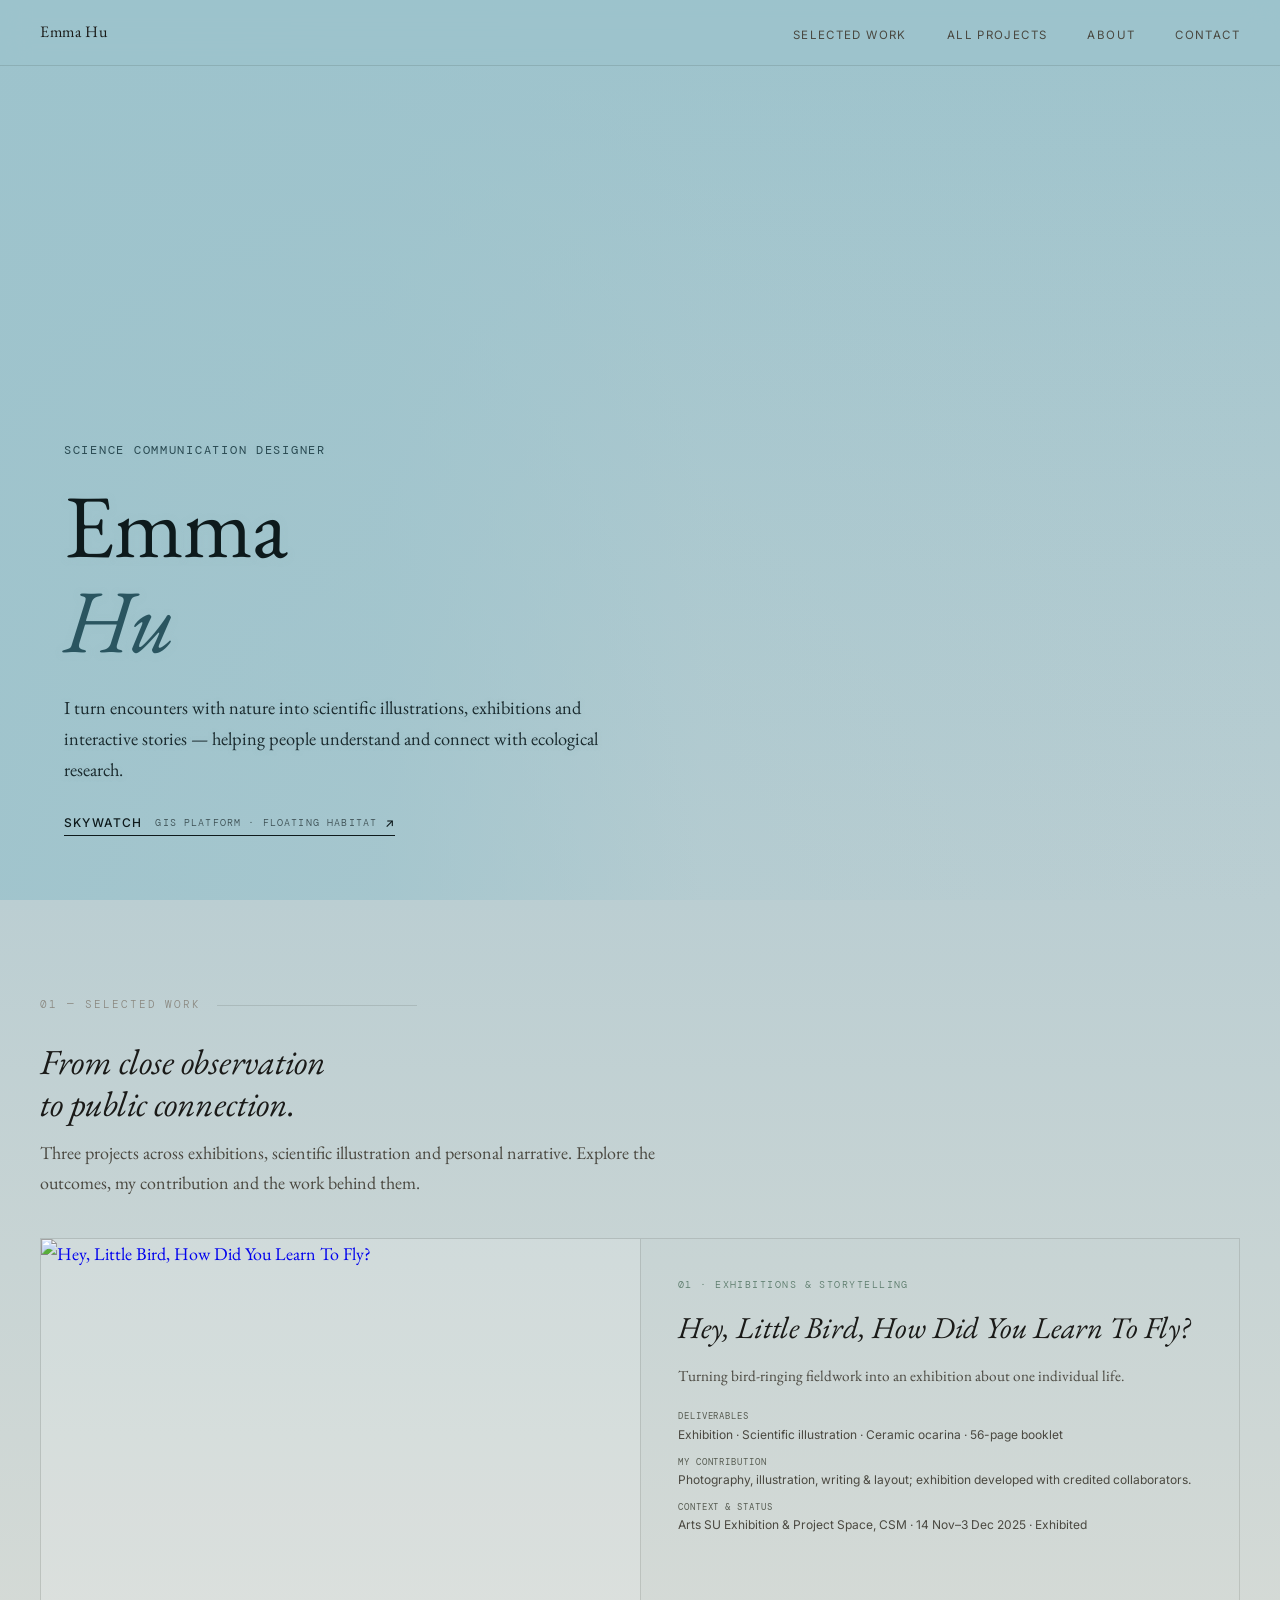
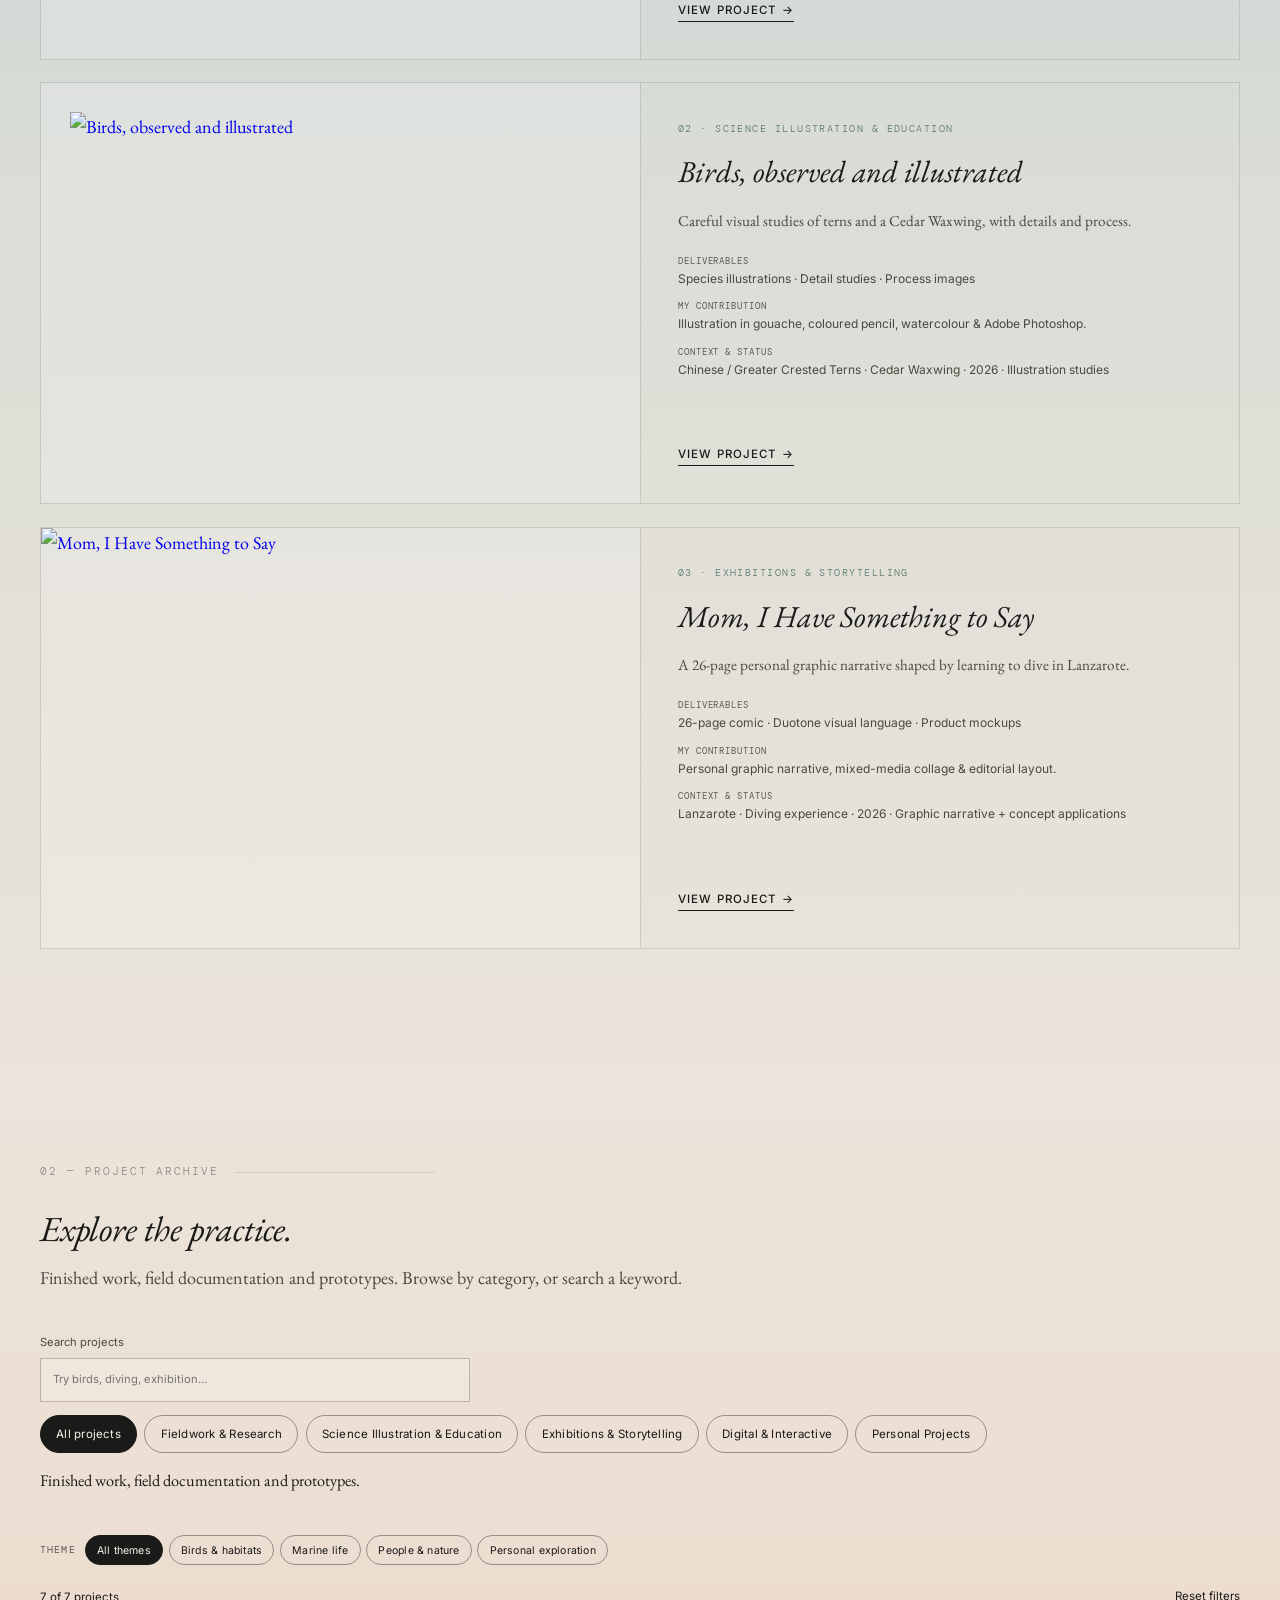
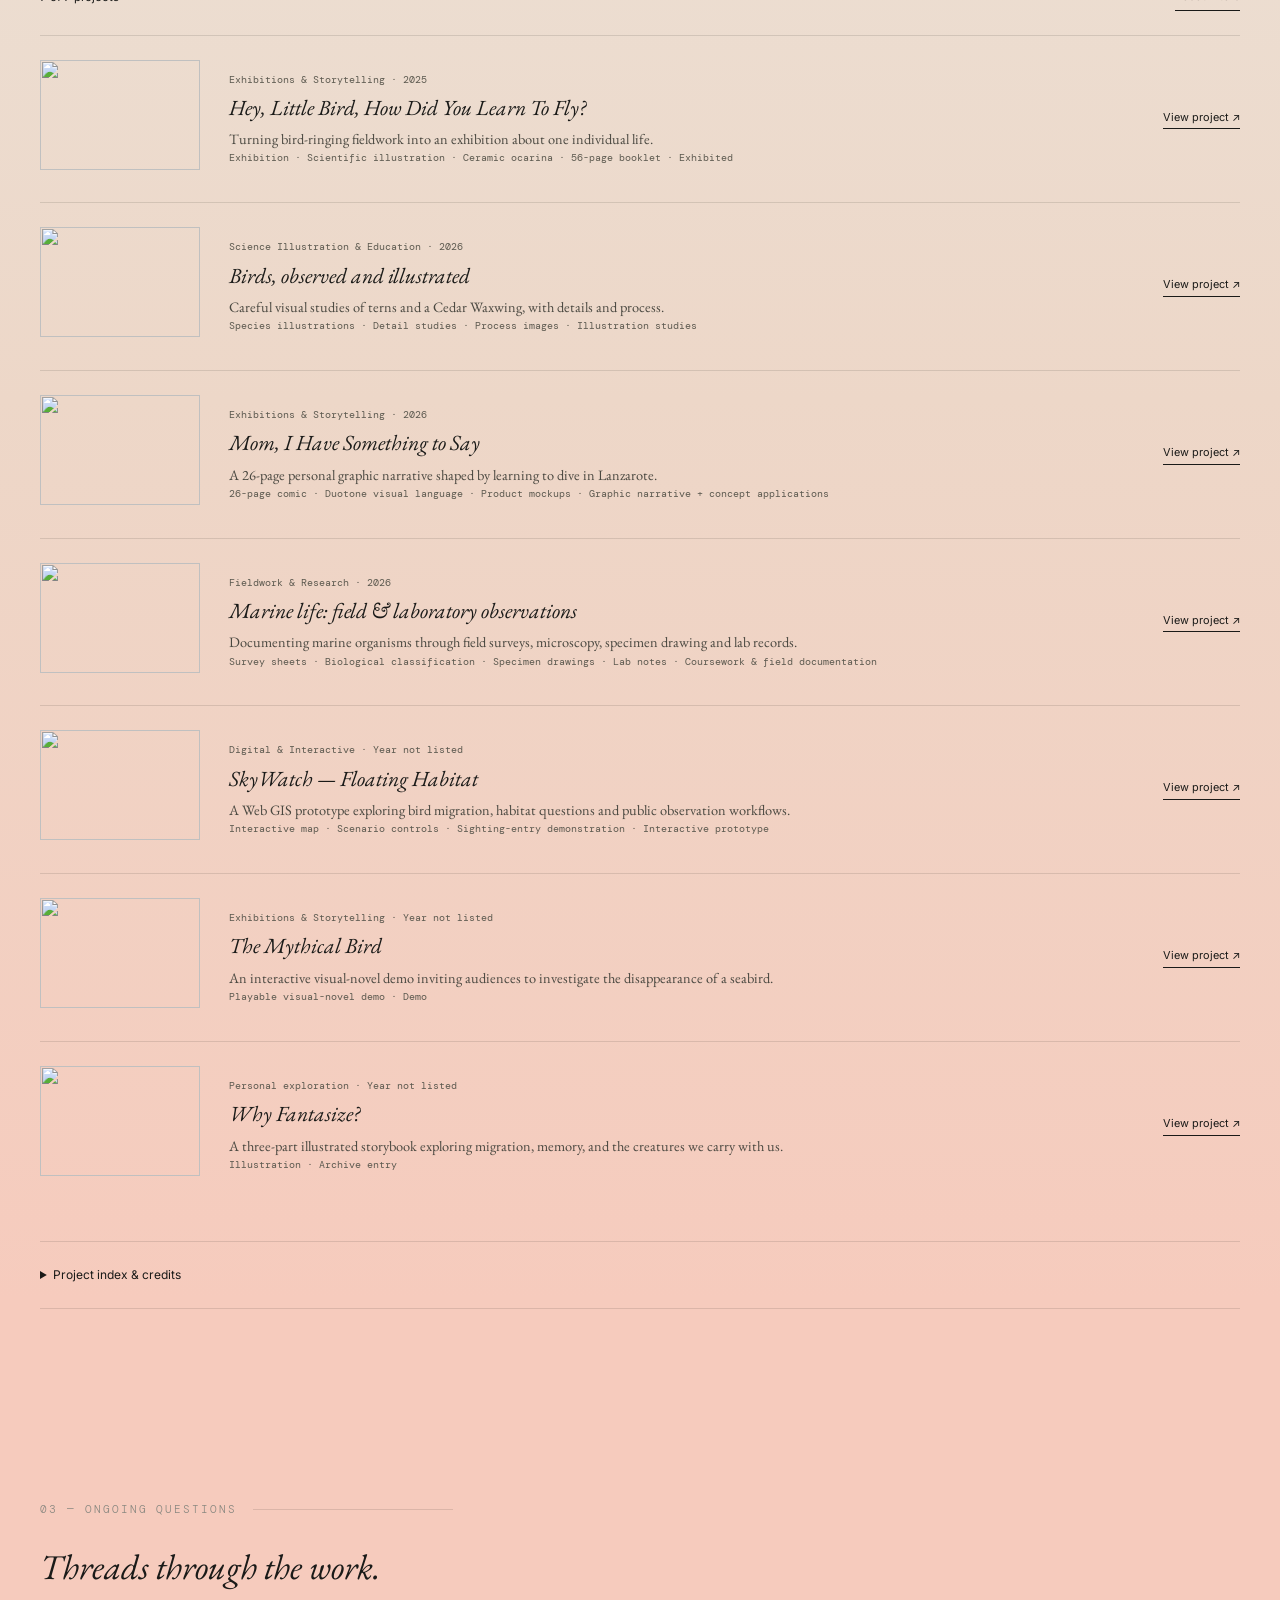
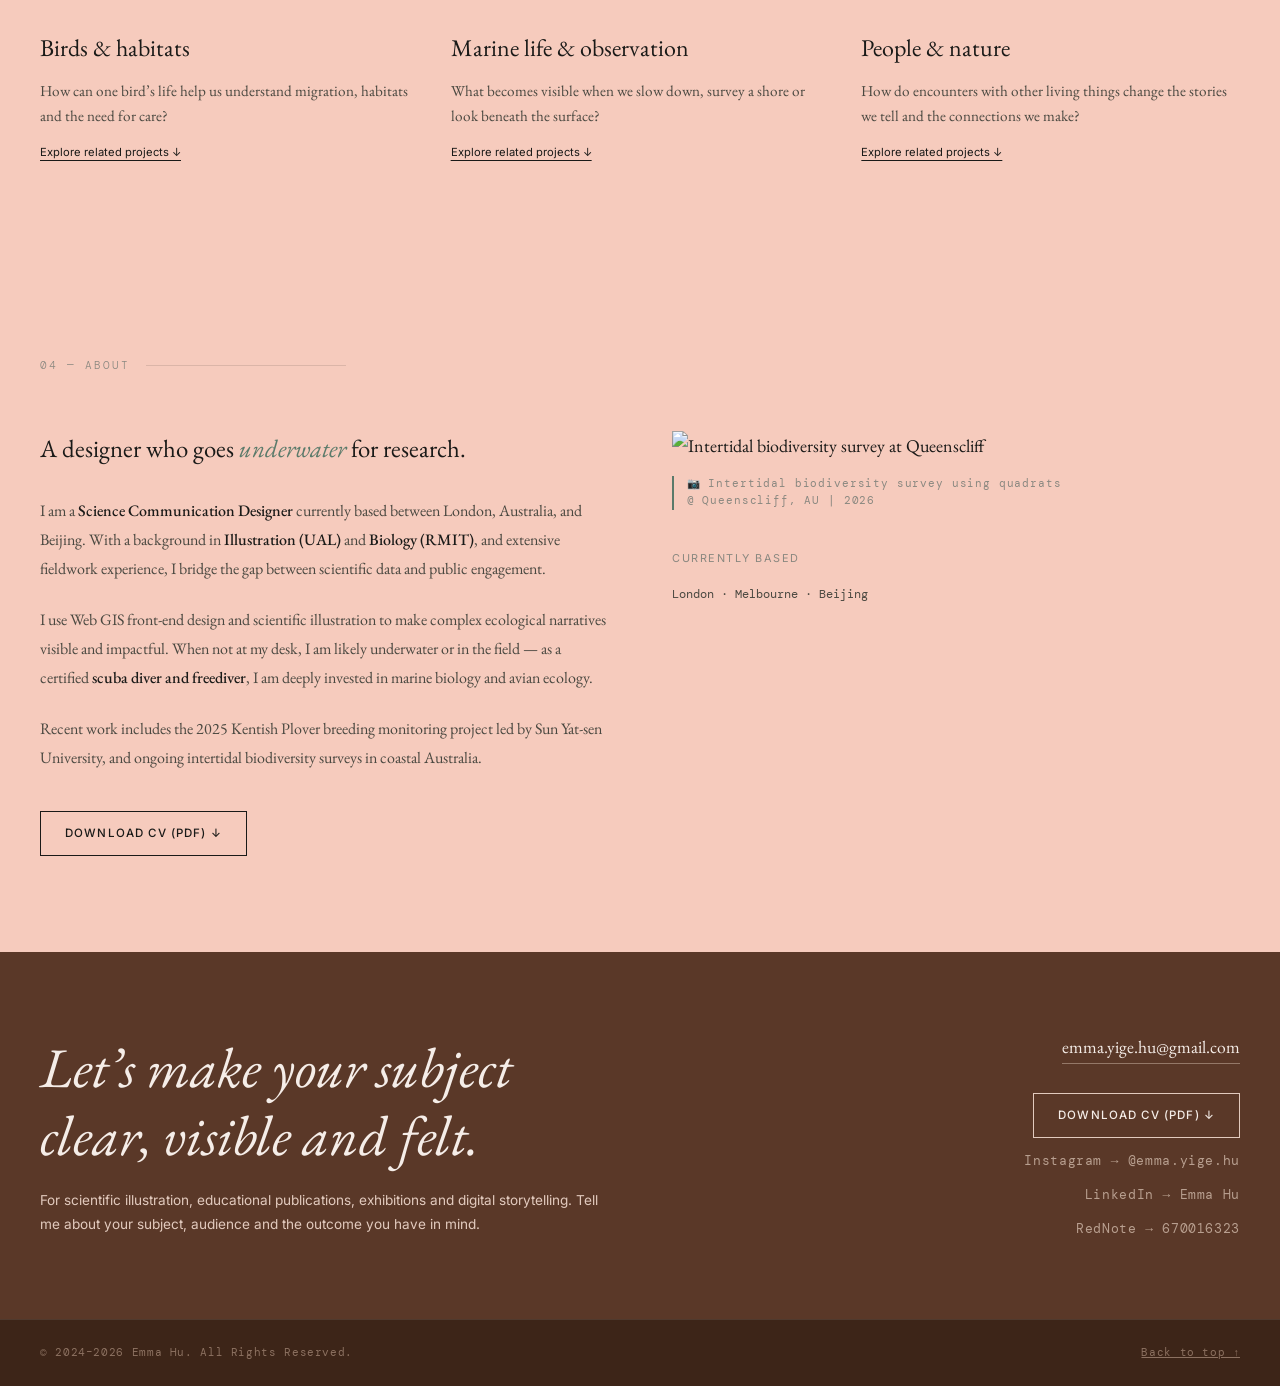
==== index.html @ b103e2da "Merge purposes into archive as chips, plain category names, singles strip scaffold" ====
<!DOCTYPE html>
<html lang="en">
<head>
<meta charset="UTF-8">
<meta name="viewport" content="width=device-width, initial-scale=1.0">
<title>Emma Hu — Science Communication Designer</title>
<meta name="description" content="Emma Hu combines field experience, biology and illustration to create scientific visuals, exhibitions, publications and interactive prototypes.">
<meta property="og:title" content="Emma Hu — Science Communication Designer">
<meta property="og:description" content="Bridging scientific data and public engagement through Web GIS and scientific illustration.">
<link rel="preconnect" href="https://fonts.googleapis.com">
<link rel="preconnect" href="https://fonts.gstatic.com" crossorigin>
<link href="https://fonts.googleapis.com/css2?family=EB+Garamond:ital,wght@0,400;0,500;1,400;1,500&family=DM+Mono:wght@300;400&family=Inter:wght@300;400;500&display=swap" rel="stylesheet">
<link href="https://api.mapbox.com/mapbox-gl-js/v3.3.0/mapbox-gl.css" rel="stylesheet">
<style>
  :root {
    --ink: #1a1a18;
    --ink-2: #4a4840;
    --ink-3: #8a8880;
    --accent: #5a7a6a;
    --accent-warm: #b06848;
    --rule: rgba(26,24,20,0.12);
    --serif: 'EB Garamond', Georgia, serif;
    --mono: 'DM Mono', monospace;
    --sans: 'Inter', system-ui, sans-serif;
  }
  *, *::before, *::after { box-sizing: border-box; margin: 0; padding: 0; }

  html { scroll-behavior: smooth; }

  body {
    margin: 0;
    padding: 0;
    background: linear-gradient(
      to bottom,
      #9dc3cc 0%,
      #bbced2 20%,
      #dbddd7 40%,
      #ebe4da 60%,
      #edd7c8 80%,
      #f6cbbd 100%
    );
    background-attachment: scroll;
    background-size: 100% 500vh;
    background-repeat: no-repeat;
    background-color: #f6cbbd;
    color: var(--ink);
    font-family: var(--serif);
    font-size: 18px;
    line-height: 1.65;
    -webkit-font-smoothing: antialiased;
  }

  /* ── NAV ── */
  nav {
    position: fixed;
    top: 0; left: 0; right: 0;
    z-index: 100;
    display: flex;
    align-items: center;
    justify-content: space-between;
    padding: 1.1rem 2.5rem;
    background: rgba(157,195,204,0.78);
    backdrop-filter: blur(14px);
    border-bottom: 0.5px solid var(--rule);
  }
  .nav-name {
    font-family: var(--serif);
    font-size: 1rem;
    font-weight: 400;
    letter-spacing: 0.04em;
    color: var(--ink);
    text-decoration: none;
    opacity: 0;
    visibility: hidden;
    transform: translateY(4px);
    transition: opacity 0.35s ease, transform 0.35s ease, visibility 0.35s;
  }
  nav.name-on .nav-name {
    opacity: 1;
    visibility: visible;
    transform: none;
  }
  .nav-links {
    display: flex;
    gap: 2.5rem;
    list-style: none;
  }
  .nav-links a {
    font-family: var(--sans);
    font-size: 0.72rem;
    font-weight: 400;
    letter-spacing: 0.12em;
    text-transform: uppercase;
    color: var(--ink-2);
    text-decoration: none;
    transition: color 0.2s;
  }
  .nav-links a:hover { color: var(--accent); }

  /* ── HERO ── */
  .hero {
    min-height: 100vh;
    display: flex;
    flex-direction: column;
    justify-content: flex-end;
    padding: 8rem 2.5rem 4rem 4rem;
    position: relative;
    overflow: hidden;
    background: transparent;
  }
  .hero-map {
    position: absolute;
    inset: 0;
    z-index: 0;
  }
  .hero-map::after {
    content: '';
    position: absolute;
    inset: 0;
    background: linear-gradient(
      to right,
      rgba(157,195,204,0.88) 0%,
      rgba(157,195,204,0.72) 30%,
      rgba(157,195,204,0.2) 55%,
      rgba(157,195,204,0.0) 100%
    );
    z-index: 1;
    pointer-events: none;
  }
  #hero-mapbox-gl {
    width: 100%;
    height: 100%;
  }

  .hero-content {
    position: relative;
    z-index: 1;
    max-width: 820px;
  }
  .hero-eyebrow {
    font-family: var(--mono);
    font-size: 0.72rem;
    font-weight: 400;
    letter-spacing: 0.15em;
    text-transform: uppercase;
    color: #2a4a52;
    margin-bottom: 1.2rem;
    text-shadow: 0 1px 3px rgba(157,195,204,0.6);
  }
  .hero-title {
    font-family: var(--serif);
    font-size: clamp(3rem, 7vw, 6rem);
    font-weight: 400;
    line-height: 1.05;
    letter-spacing: -0.01em;
    color: #0e1a1c;
    margin-bottom: 1.5rem;
    text-shadow: 0 1px 6px rgba(157,195,204,0.5);
  }
  .hero-title em {
    font-style: italic;
    color: #2a5560;
  }
  .hero-desc {
    font-family: var(--serif);
    font-size: 1.15rem;
    color: #1a2a2e;
    max-width: 520px;
    line-height: 1.7;
    margin-bottom: 2.5rem;
    text-shadow: 0 1px 4px rgba(157,195,204,0.5);
  }
  .hero-cta {
    display: inline-flex;
    align-items: center;
    gap: 0.5rem;
    font-family: var(--sans);
    font-size: 0.75rem;
    font-weight: 500;
    letter-spacing: 0.1em;
    text-transform: uppercase;
    color: #0e1a1c;
    text-decoration: none;
    border-bottom: 1px solid #0e1a1c;
    padding-bottom: 2px;
    transition: color 0.2s, border-color 0.2s;
  }
  .hero-cta:hover { color: #2a5560; border-color: #2a5560; }
  .hero-cta svg { transition: transform 0.2s; }
  .hero-cta:hover svg { transform: translate(3px, -3px); }

  /* ── SECTION SHELL ── */
  section { padding: 6rem 2.5rem; }
  .section-label {
    font-family: var(--mono);
    font-size: 0.68rem;
    font-weight: 300;
    letter-spacing: 0.18em;
    text-transform: uppercase;
    color: var(--ink-3);
    margin-bottom: 3.5rem;
    display: flex;
    align-items: center;
    gap: 1rem;
  }
  .section-label::after {
    content: '';
    flex: 1;
    height: 0.5px;
    background: var(--rule);
    max-width: 200px;
  }

  /* ── LATEST WORK ── */
  #latest { background: transparent; }

  .work-feature {
    display: grid;
    grid-template-columns: 1fr 1fr;
    gap: 0;
    border: 0.5px solid var(--rule);
    margin-bottom: 1rem;
    overflow: hidden;
  }
  .work-feature-visual {
    background: var(--paper-2);
    min-height: 420px;
    position: relative;
    overflow: hidden;
  }
  .work-feature-visual iframe {
    width: 100%;
    height: 100%;
    border: none;
    position: absolute;
    inset: 0;
  }
  .work-feature-info {
    padding: 3rem;
    display: flex;
    flex-direction: column;
    justify-content: space-between;
    border-left: 0.5px solid var(--rule);
  }
  .work-tag {
    font-family: var(--mono);
    font-size: 0.65rem;
    font-weight: 300;
    letter-spacing: 0.14em;
    text-transform: uppercase;
    color: var(--accent);
    margin-bottom: 1rem;
  }
  .work-title {
    font-family: var(--serif);
    font-size: 1.9rem;
    font-weight: 400;
    font-style: italic;
    line-height: 1.2;
    margin-bottom: 1.2rem;
    color: var(--ink);
  }
  .work-desc {
    font-size: 0.95rem;
    color: var(--ink-2);
    line-height: 1.7;
    flex: 1;
    margin-bottom: 2rem;
  }
  .work-link {
    font-family: var(--sans);
    font-size: 0.72rem;
    font-weight: 500;
    letter-spacing: 0.1em;
    text-transform: uppercase;
    color: var(--ink);
    text-decoration: none;
    border-bottom: 1px solid currentColor;
    padding-bottom: 1px;
    align-self: flex-start;
    transition: color 0.2s;
  }
  .work-link:hover { color: var(--accent); }

  /* project grid */
  .work-grid {
    display: grid;
    grid-template-columns: repeat(3, 1fr);
    gap: 1rem;
    border-left: none;
    border-top: none;
  }
  .work-card {
    border: 0.5px solid var(--rule);
    padding: 2rem;
    text-decoration: none;
    color: inherit;
    display: flex;
    flex-direction: column;
    justify-content: flex-end;
    min-height: 260px;
    position: relative;
    overflow: hidden;
    transition: transform 0.3s ease;
  }
  .work-card::before {
    content: '';
    position: absolute;
    inset: 0;
    background-image: var(--card-bg);
    background-size: cover;
    background-position: center;
    opacity: 0.85;
    transition: opacity 0.3s ease, transform 0.4s ease;
    z-index: 0;
  }
  .work-card::after {
    content: '';
    position: absolute;
    inset: 0;
    background: linear-gradient(to top, rgba(20,18,14,0.72) 0%, rgba(20,18,14,0.15) 55%, transparent 100%);
    z-index: 1;
    transition: opacity 0.3s ease;
  }
  .work-card:hover::before { opacity: 1; transform: scale(1.04); }
  .work-card:hover::after { background: linear-gradient(to top, rgba(20,18,14,0.6) 0%, rgba(20,18,14,0.1) 55%, transparent 100%); }
  .work-card > * { position: relative; z-index: 2; }
  .work-card-num {
    font-family: var(--mono);
    font-size: 0.62rem;
    color: rgba(255,255,255,0.7);
    margin-bottom: auto;
    letter-spacing: 0.08em;
  }
  .work-card-title {
    font-family: var(--serif);
    font-size: 1.05rem;
    font-style: italic;
    color: #fff;
    margin-bottom: 0.4rem;
    margin-top: 2rem;
    line-height: 1.3;
    text-shadow: 0 1px 4px rgba(0,0,0,0.4);
  }
  .work-card-cat {
    font-family: var(--mono);
    font-size: 0.6rem;
    letter-spacing: 0.1em;
    text-transform: uppercase;
    color: rgba(255,255,255,0.65);
  }

  /* ── PAST PROJECTS ── */
  #past { background: transparent; }

  .past-list {
    border-top: 0.5px solid var(--rule);
  }
  .past-item {
    border-bottom: 0.5px solid var(--rule);
    padding: 2rem 0;
    display: grid;
    grid-template-columns: 3rem 1fr auto;
    align-items: start;
    gap: 2rem;
    text-decoration: none;
    color: inherit;
    transition: background 0.2s;
  }
  .past-item:hover { background: rgba(26,26,24,0.03); margin: 0 -2.5rem; padding-left: 2.5rem; padding-right: 2.5rem; }
  .past-num {
    font-family: var(--mono);
    font-size: 0.68rem;
    color: var(--ink-3);
    padding-top: 0.3rem;
  }
  .past-main {}
  .past-title {
    font-family: var(--serif);
    font-size: 1.35rem;
    font-style: italic;
    margin-bottom: 0.4rem;
    line-height: 1.25;
  }
  .past-meta {
    font-family: var(--sans);
    font-size: 0.75rem;
    color: var(--ink-3);
    letter-spacing: 0.04em;
  }
  .past-tags {
    display: flex;
    flex-wrap: wrap;
    gap: 0.4rem;
    margin-top: 0.7rem;
  }
  .tag {
    font-family: var(--mono);
    font-size: 0.6rem;
    letter-spacing: 0.1em;
    text-transform: uppercase;
    padding: 0.25rem 0.55rem;
    border: 0.5px solid var(--rule);
    color: var(--ink-2);
    background: transparent;
  }
  .past-arrow {
    font-size: 1.1rem;
    color: var(--ink-3);
    padding-top: 0.3rem;
    transition: transform 0.2s, color 0.2s;
  }
  .past-item:hover .past-arrow { transform: translate(3px, -3px); color: var(--accent); }

  /* ── ABOUT ── */
  #about { background: transparent; }

  .about-grid {
    display: grid;
    grid-template-columns: 1fr 1fr;
    gap: 6rem;
    align-items: start;
  }
  .about-text {}
  .about-lead {
    font-family: var(--serif);
    font-size: 1.55rem;
    font-weight: 400;
    line-height: 1.4;
    margin-bottom: 2rem;
    color: var(--ink);
  }
  .about-lead em { font-style: italic; color: var(--accent); }
  .about-body {
    font-size: 1rem;
    color: var(--ink-2);
    line-height: 1.8;
    margin-bottom: 1.4rem;
  }
  .about-body strong { font-weight: 500; color: var(--ink); }
  .about-cv {
    display: inline-flex;
    align-items: center;
    gap: 0.5rem;
    font-family: var(--sans);
    font-size: 0.72rem;
    font-weight: 500;
    letter-spacing: 0.1em;
    text-transform: uppercase;
    color: var(--ink);
    text-decoration: none;
    border: 0.5px solid var(--ink);
    padding: 0.75rem 1.5rem;
    margin-top: 1rem;
    transition: background 0.2s, color 0.2s;
  }
  .about-cv:hover { background: var(--ink); color: var(--paper); }

  .about-sidebar {}
  .about-caption {
    font-family: var(--mono);
    font-size: 0.66rem;
    color: var(--ink-3);
    letter-spacing: 0.08em;
    margin-bottom: 1.5rem;
    line-height: 1.6;
    border-left: 2px solid var(--accent);
    padding-left: 0.8rem;
  }
  .about-skills-title {
    font-family: var(--sans);
    font-size: 0.68rem;
    letter-spacing: 0.14em;
    text-transform: uppercase;
    color: var(--ink-3);
    margin-bottom: 1rem;
    margin-top: 2.5rem;
  }
  .skill-row {
    display: flex;
    align-items: center;
    gap: 1rem;
    margin-bottom: 0.8rem;
  }
  .skill-name {
    font-family: var(--sans);
    font-size: 0.78rem;
    color: var(--ink-2);
    width: 160px;
    flex-shrink: 0;
  }
  .skill-bar-bg {
    flex: 1;
    height: 2px;
    background: var(--paper-3);
  }
  .skill-bar-fill {
    height: 100%;
    background: var(--accent);
  }

  /* ── CONTACT ── */
  .contact-strip {
    background: #5a3828;
    color: #f5ede8;
    padding: 5rem 2.5rem;
    display: flex;
    align-items: center;
    justify-content: space-between;
    gap: 2rem;
    flex-wrap: wrap;
  }
  .contact-headline {
    font-family: var(--serif);
    font-size: clamp(2rem, 5vw, 3.5rem);
    font-style: italic;
    font-weight: 400;
    color: #f5ede8;
    max-width: 500px;
    line-height: 1.2;
  }
  .contact-links {
    display: flex;
    flex-direction: column;
    gap: 0.8rem;
    align-items: flex-end;
  }
  .contact-link {
    font-family: var(--mono);
    font-size: 0.8rem;
    color: rgba(235,215,200,0.65);
    text-decoration: none;
    letter-spacing: 0.05em;
    transition: color 0.2s;
  }
  .contact-link:hover { color: #f5ede8; }
  .contact-email {
    font-family: var(--serif);
    font-size: 1.1rem;
    color: #f5ede8;
    text-decoration: none;
    border-bottom: 0.5px solid rgba(235,215,200,0.4);
    padding-bottom: 2px;
    transition: border-color 0.2s;
  }
  .contact-email:hover { border-color: #f5ede8; }

  /* ── FOOTER ── */
  footer {
    background: #3d2518;
    color: rgba(220,190,170,0.5);
    padding: 1.5rem 2.5rem;
    font-family: var(--mono);
    font-size: 0.66rem;
    letter-spacing: 0.06em;
    display: flex;
    justify-content: space-between;
    border-top: 0.5px solid rgba(245,242,235,0.1);
  }

  /* ── RESPONSIVE ── */
  @media (max-width: 768px) {
    nav { padding: 1rem 1.2rem; }
    .nav-links { gap: 1.2rem; }
    .hero { padding: 6rem 1.2rem 3rem; }
    section { padding: 4rem 1.2rem; }
    .work-feature { grid-template-columns: 1fr; }
    .work-feature-visual { min-height: 240px; }
    .work-feature-info { border-left: none; border-top: 0.5px solid var(--rule); padding: 1.5rem; }
    .work-grid { grid-template-columns: 1fr 1fr; }
    .about-grid { grid-template-columns: 1fr; gap: 3rem; }
    .past-item { grid-template-columns: 2rem 1fr auto; gap: 1rem; }
    .contact-strip { flex-direction: column; align-items: flex-start; }
    .contact-links { align-items: flex-start; }
    footer { flex-direction: column; gap: 0.5rem; }
  }
  @media (max-width: 500px) {
    .work-grid { grid-template-columns: 1fr; }
    .nav-links { display: none; }
  }
  .mapboxgl-ctrl-logo, .mapboxgl-ctrl-attrib { display: none !important; }
</style>
<link rel="stylesheet" href="portfolio.css">
</head>

<body><a class="skip-link" href="#latest">Skip to selected work</a>
<nav aria-label="Main navigation"><a href="#home" class="nav-name">Emma Hu</a><ul class="nav-links"><li><a href="#latest">Selected work</a></li><li class="optional-nav"><a href="#archive">All projects</a></li><li class="optional-nav"><a href="#about">About</a></li><li><a href="#contact">Contact</a></li></ul></nav>
<main><section class="hero" id="home"><div class="hero-map"><div id="hero-mapbox-gl" aria-label="Bird migration map background"></div></div><div class="hero-content">
<p class="hero-eyebrow">Science Communication Designer</p><h1 class="hero-title">Emma<br><em>Hu</em></h1>
<p class="hero-desc">I turn encounters with nature into scientific illustrations, exhibitions and interactive stories — helping people understand and connect with ecological research.</p>
<a href="index2.html" class="hero-cta skywatch-entry">SkyWatch <span style="font-family:var(--mono);font-size:0.6rem;letter-spacing:0.12em;opacity:0.7;font-weight:300;margin-left:0.3rem">GIS PLATFORM · FLOATING HABITAT</span> ↗</a>


</div></section>
<section id="latest" aria-labelledby="selected-title"><div class="section-label">01 — Selected Work</div><div class="section-intro"><h2 id="selected-title">From close observation<br>to public connection.</h2><p>Three projects across exhibitions, scientific illustration and personal narrative. Explore the outcomes, my contribution and the work behind them.</p></div><article class="work-feature"><a href="project-03.html" class="work-feature-visual " aria-label="View Hey, Little Bird, How Did You Learn To Fly?"><img src="heylittlebird.jpg" alt="Hey, Little Bird, How Did You Learn To Fly?" loading="lazy"></a><div class="work-feature-info"><div><p class="work-tag">01 · Exhibitions &amp; Storytelling</p><h3 class="work-title">Hey, Little Bird, How Did You Learn To Fly?</h3><p class="work-desc">Turning bird-ringing fieldwork into an exhibition about one individual life.</p><dl class="project-facts"><div><dt>Deliverables</dt><dd>Exhibition · Scientific illustration · Ceramic ocarina · 56-page booklet</dd></div><div><dt>My contribution</dt><dd>Photography, illustration, writing &amp; layout; exhibition developed with credited collaborators.</dd></div><div><dt>Context & status</dt><dd>Arts SU Exhibition &amp; Project Space, CSM · 14 Nov–3 Dec 2025 · Exhibited</dd></div></dl></div><a href="project-03.html" class="work-link">View project →</a></div></article><article class="work-feature"><a href="project-01.html" class="work-feature-visual plate" aria-label="View Birds, observed and illustrated"><img src="scientific%20illustration2.png" alt="Birds, observed and illustrated" loading="lazy"></a><div class="work-feature-info"><div><p class="work-tag">02 · Science Illustration &amp; Education</p><h3 class="work-title">Birds, observed and illustrated</h3><p class="work-desc">Careful visual studies of terns and a Cedar Waxwing, with details and process.</p><dl class="project-facts"><div><dt>Deliverables</dt><dd>Species illustrations · Detail studies · Process images</dd></div><div><dt>My contribution</dt><dd>Illustration in gouache, coloured pencil, watercolour &amp; Adobe Photoshop.</dd></div><div><dt>Context & status</dt><dd>Chinese / Greater Crested Terns · Cedar Waxwing · 2026 · Illustration studies</dd></div></dl></div><a href="project-01.html" class="work-link">View project →</a></div></article><article class="work-feature"><a href="project-06.html" class="work-feature-visual " aria-label="View Mom, I Have Something to Say"><img src="comic-01.jpg" alt="Mom, I Have Something to Say" loading="lazy"></a><div class="work-feature-info"><div><p class="work-tag">03 · Exhibitions &amp; Storytelling</p><h3 class="work-title">Mom, I Have Something to Say</h3><p class="work-desc">A 26-page personal graphic narrative shaped by learning to dive in Lanzarote.</p><dl class="project-facts"><div><dt>Deliverables</dt><dd>26-page comic · Duotone visual language · Product mockups</dd></div><div><dt>My contribution</dt><dd>Personal graphic narrative, mixed-media collage &amp; editorial layout.</dd></div><div><dt>Context & status</dt><dd>Lanzarote · Diving experience · 2026 · Graphic narrative + concept applications</dd></div></dl></div><a href="project-06.html" class="work-link">View project →</a></div></article></section>

<section id="archive" aria-labelledby="archive-title"><div class="section-label">02 — Project Archive</div><div class="section-intro"><h2 id="archive-title">Explore the practice.</h2><p>Finished work, field documentation and prototypes. Browse by category, or search a keyword.</p></div>
<div class="archive-tools" id="archive-filters">
<label class="archive-search">Search projects<input id="filter-search" type="search" placeholder="Try birds, diving, exhibition…"></label>
<div class="chip-row" role="group" aria-label="Browse by category">
<button type="button" class="chip is-active" data-cat="">All projects</button>
<button type="button" class="chip" data-cat="record">Fieldwork &amp; Research</button>
<button type="button" class="chip" data-cat="explain">Science Illustration &amp; Education</button>
<button type="button" class="chip" data-cat="connect">Exhibitions &amp; Storytelling</button>
<button type="button" class="chip" data-cat="act">Digital &amp; Interactive</button>
<button type="button" class="chip" data-cat="exploration">Personal Projects</button>
</div>
<p class="cat-blurb" id="cat-blurb">Finished work, field documentation and prototypes.</p>
<p class="cat-keys" id="cat-keys"></p>
<div class="chip-row chip-row-small" role="group" aria-label="Filter by theme">
<span class="chip-row-label">Theme</span>
<button type="button" class="chip chip-small is-active" data-theme="">All themes</button>
<button type="button" class="chip chip-small" data-theme="birds">Birds &amp; habitats</button>
<button type="button" class="chip chip-small" data-theme="marine">Marine life</button>
<button type="button" class="chip chip-small" data-theme="connection">People &amp; nature</button>
<button type="button" class="chip chip-small" data-theme="exploration">Personal exploration</button>
</div>
</div>
<div class="archive-summary"><p id="archive-count" role="status" aria-live="polite">7 projects</p><button type="button" class="text-button" id="reset-filters">Reset filters</button></div>
<div id="archive-list"><article class="archive-card" data-purpose="connect|explain" data-theme="birds|connection" data-medium="digital|photography|ceramics|print"><a href="project-03.html" tabindex="-1" aria-hidden="true"><img class="archive-image" loading="lazy" src="heylittlebird.jpg" alt=""></a><div><div class="archive-meta">Exhibitions &amp; Storytelling · 2025</div><a href="project-03.html"><h3>Hey, Little Bird, How Did You Learn To Fly?</h3></a><p>Turning bird-ringing fieldwork into an exhibition about one individual life.</p><div class="archive-meta">Exhibition · Scientific illustration · Ceramic ocarina · 56-page booklet · Exhibited</div></div><a href="project-03.html" class="archive-link" aria-label="View Hey, Little Bird, How Did You Learn To Fly?">View project ↗</a></article><article class="archive-card" data-purpose="explain|record" data-theme="birds" data-medium="painting|digital"><a href="project-01.html" tabindex="-1" aria-hidden="true"><img class="archive-image" loading="lazy" src="scientific%20illustration2.png" alt=""></a><div><div class="archive-meta">Science Illustration &amp; Education · 2026</div><a href="project-01.html"><h3>Birds, observed and illustrated</h3></a><p>Careful visual studies of terns and a Cedar Waxwing, with details and process.</p><div class="archive-meta">Species illustrations · Detail studies · Process images · Illustration studies</div></div><a href="project-01.html" class="archive-link" aria-label="View Birds, observed and illustrated">View project ↗</a></article><article class="archive-card" data-purpose="connect" data-theme="marine|connection" data-medium="painting|digital|print"><a href="project-06.html" tabindex="-1" aria-hidden="true"><img class="archive-image" loading="lazy" src="comic-01.jpg" alt=""></a><div><div class="archive-meta">Exhibitions &amp; Storytelling · 2026</div><a href="project-06.html"><h3>Mom, I Have Something to Say</h3></a><p>A 26-page personal graphic narrative shaped by learning to dive in Lanzarote.</p><div class="archive-meta">26-page comic · Duotone visual language · Product mockups · Graphic narrative + concept applications</div></div><a href="project-06.html" class="archive-link" aria-label="View Mom, I Have Something to Say">View project ↗</a></article><article class="archive-card" data-purpose="record|explain" data-theme="marine" data-medium="drawing|photography"><a href="project-02.html" tabindex="-1" aria-hidden="true"><img class="archive-image" loading="lazy" src="2.png" alt=""></a><div><div class="archive-meta">Fieldwork &amp; Research · 2026</div><a href="project-02.html"><h3>Marine life: field &amp; laboratory observations</h3></a><p>Documenting marine organisms through field surveys, microscopy, specimen drawing and lab records.</p><div class="archive-meta">Survey sheets · Biological classification · Specimen drawings · Lab notes · Coursework &amp; field documentation</div></div><a href="project-02.html" class="archive-link" aria-label="View Marine life: field &amp; laboratory observations">View project ↗</a></article><article class="archive-card" data-purpose="act|explain" data-theme="birds" data-medium="digital"><a href="skywatch.html" tabindex="-1" aria-hidden="true"><img class="archive-image" loading="lazy" src="5.png" alt=""></a><div><div class="archive-meta">Digital &amp; Interactive · Year not listed</div><a href="skywatch.html"><h3>SkyWatch — Floating Habitat</h3></a><p>A Web GIS prototype exploring bird migration, habitat questions and public observation workflows.</p><div class="archive-meta">Interactive map · Scenario controls · Sighting-entry demonstration · Interactive prototype</div></div><a href="skywatch.html" class="archive-link" aria-label="View SkyWatch — Floating Habitat">View project ↗</a></article><article class="archive-card" data-purpose="connect|explain" data-theme="birds|connection" data-medium="digital"><a href="project-00.html" tabindex="-1" aria-hidden="true"><img class="archive-image" loading="lazy" src="4.png" alt=""></a><div><div class="archive-meta">Exhibitions &amp; Storytelling · Year not listed</div><a href="project-00.html"><h3>The Mythical Bird</h3></a><p>An interactive visual-novel demo inviting audiences to investigate the disappearance of a seabird.</p><div class="archive-meta">Playable visual-novel demo · Demo</div></div><a href="project-00.html" class="archive-link" aria-label="View The Mythical Bird">View project ↗</a></article><article class="archive-card" data-purpose="exploration" data-theme="exploration" data-medium="drawing"><a href="project-05.html" tabindex="-1" aria-hidden="true"><img class="archive-image" loading="lazy" src="6.png" alt=""></a><div><div class="archive-meta">Personal exploration · Year not listed</div><a href="project-05.html"><h3>Why Fantasize?</h3></a><p>A three-part illustrated storybook exploring migration, memory, and the creatures we carry with us.</p><div class="archive-meta">Illustration · Archive entry</div></div><a href="project-05.html" class="archive-link" aria-label="View Why Fantasize?">View project ↗</a></article></div><p class="no-results" id="no-results" hidden>No projects match these filters. Try another theme or reset the filters.</p>
<div class="singles" id="singles" hidden>
<div class="section-label">Singles &amp; Posters</div>
<p class="singles-note">Single illustrations and poster pairs. Select any piece to view it full size.</p>
<div class="singles-grid" id="singles-grid"></div>
</div>
<details class="record-details"><summary>Project index & credits</summary><p>This index covers the seven projects currently presented in the portfolio. Individual pages identify available dates, collaborators and project status. Further work will be added as the archive develops.</p><p><a href="project-register.json" download>Download the public project index ↓</a></p></details></section>
<section id="themes" aria-labelledby="themes-title"><div class="section-label">03 — Ongoing questions</div><div class="section-intro"><h2 id="themes-title">Threads through the work.</h2></div><div class="theme-list"><article><h3>Birds & habitats</h3><p>How can one bird’s life help us understand migration, habitats and the need for care?</p><a href="#archive" data-filter-theme="birds">Explore related projects ↓</a></article><article><h3>Marine life & observation</h3><p>What becomes visible when we slow down, survey a shore or look beneath the surface?</p><a href="#archive" data-filter-theme="marine">Explore related projects ↓</a></article><article><h3>People & nature</h3><p>How do encounters with other living things change the stories we tell and the connections we make?</p><a href="#archive" data-filter-theme="connection">Explore related projects ↓</a></article></div></section>
<!-- ABOUT -->
<section id="about">
  <div class="section-label">04 — About</div>

  <div class="about-grid">
    <div class="about-text">
      <p class="about-lead">A designer who goes <em>underwater</em> for research.</p>
      <p class="about-body">
        I am a <strong>Science Communication Designer</strong> currently based between London, Australia, and Beijing. With a background in <strong>Illustration (UAL)</strong> and <strong>Biology (RMIT)</strong>, and extensive fieldwork experience, I bridge the gap between scientific data and public engagement.
      </p>
      <p class="about-body">
        I use Web GIS front-end design and scientific illustration to make complex ecological narratives visible and impactful. When not at my desk, I am likely underwater or in the field — as a certified <strong>scuba diver and freediver</strong>, I am deeply invested in marine biology and avian ecology.
      </p>
      <p class="about-body">
        Recent work includes the 2025 Kentish Plover breeding monitoring project led by Sun Yat-sen University, and ongoing intertidal biodiversity surveys in coastal Australia.
      </p>
      <a href="https://freight.cargo.site/m/M2934634348413049969593683345591/Emma-Hu-CV-.pdf" class="about-cv" target="_blank" rel="noopener">
        Download CV (PDF) ↓
      </a>
    </div>

    <div class="about-sidebar">
      <div style="width:100%;overflow:hidden;margin-bottom:1rem;">
        <img src="about%20picture.png" alt="Intertidal biodiversity survey at Queenscliff" style="width:100%;height:auto;display:block;"/>
      </div>
      <p class="about-caption">
        📷 Intertidal biodiversity survey using quadrats<br>
        @ Queenscliff, AU | 2026
      </p>

      <div class="about-skills-title">Currently Based</div>
      <p style="font-family:var(--mono);font-size:0.75rem;color:var(--ink-2);line-height:1.8;">
        London ·  Melbourne · Beijing
      </p>
    </div>
  </div>
</section>


</main><section class="contact-strip" id="contact" aria-labelledby="contact-title"><div class="contact-intro"><h2 class="contact-headline" id="contact-title">Let’s make your subject<br>clear, visible and felt.</h2><p>For scientific illustration, educational publications, exhibitions and digital storytelling. Tell me about your subject, audience and the outcome you have in mind.</p></div><div class="contact-links"><a href="mailto:emma.yige.hu@gmail.com?subject=Portfolio%20collaboration" class="contact-email">emma.yige.hu@gmail.com</a><a href="https://freight.cargo.site/m/M2934634348413049969593683345591/Emma-Hu-CV-.pdf" target="_blank" rel="noopener" class="about-cv">Download CV (PDF) ↓</a><a href="https://www.instagram.com/emma.yige.hu" class="contact-link" target="_blank" rel="noopener">Instagram → @emma.yige.hu</a><a href="https://www.linkedin.com/in/emma-hu-9b1930377/" class="contact-link" target="_blank" rel="noopener">LinkedIn → Emma Hu</a><a href="https://xhslink.com/m/8XNJQkaiog9" class="contact-link" target="_blank" rel="noopener">RedNote → 670016323</a></div></section>
<footer><span>© 2024–2026 Emma Hu. All Rights Reserved.</span><a href="#home" style="color:inherit">Back to top ↑</a></footer>
<script src="portfolio.js" defer></script><script src="https://api.mapbox.com/mapbox-gl-js/v3.3.0/mapbox-gl.js"></script>
<script>
(function() {
  if (!window.mapboxgl || !mapboxgl.supported()) return;
  mapboxgl.accessToken = 'pk.eyJ1IjoiZW1tYWh1MjAwNjAxMzEiLCJhIjoiY21vNm8xMG5sMjN3djJxcWF5eXJqdTljdyJ9.3bLzesxIGFlguMHlKcPrRg';

  var map = new mapboxgl.Map({
    container: 'hero-mapbox-gl',
    style: 'mapbox://styles/emmahu20060131/cmodwrtal000t01sl8df9h15b?fresh=true',
    center: [112, 18],
    zoom: 2.2,
    projection: 'globe',
    interactive: false,
    attributionControl: false
  });

  // 隐藏 Mapbox logo 和版权信息
  map.on('load', function() {
    // ── Arc data ──
    var ARCS = [
      {f:[129.237,-2.901],t:[127.5,4.5],s:'spring'},{f:[127.5,4.5],t:[126.2,8.5],s:'spring'},
      {f:[126.2,8.5],t:[125.8,13.5],s:'spring'},{f:[125.8,13.5],t:[124.5,18],s:'spring'},
      {f:[124.5,18],t:[122.8,22],s:'spring'},{f:[122.8,22],t:[121.2,25.2],s:'spring'},
      {f:[121.2,25.2],t:[120.3,26.5],s:'spring'},{f:[120.3,26.5],t:[120.2,28],s:'spring'},
      {f:[120.2,28],t:[121.8,30.9],s:'spring'},{f:[121.8,30.9],t:[121.5,32.2],s:'spring'},
      {f:[121.5,32.2],t:[119.5,35.3],s:'spring'},{f:[119.5,35.3],t:[126.5,37.2],s:'spring'},
      {f:[126.5,37.2],t:[119.5,35.3],s:'fall'},{f:[119.5,35.3],t:[121.5,32.2],s:'fall'},
      {f:[121.5,32.2],t:[121.8,30.9],s:'fall'},{f:[121.8,30.9],t:[120.1,27.8],s:'fall'},
      {f:[120.1,27.8],t:[119.4,25.8],s:'fall'},{f:[119.4,25.8],t:[119.2,23.5],s:'fall'},
      {f:[119.2,23.5],t:[119.5,20],s:'fall'},{f:[119.5,20],t:[119.8,16],s:'fall'},
      {f:[119.8,16],t:[120.5,13.5],s:'fall'},{f:[120.5,13.5],t:[121.8,9.5],s:'fall'},
      {f:[121.8,9.5],t:[123.8,5],s:'fall'},{f:[123.8,5],t:[126.5,1.5],s:'fall'},
      {f:[126.5,1.5],t:[127.8,-0.5],s:'fall'},{f:[127.8,-0.5],t:[128.2,-4],s:'fall'},
    ];

    function ap(a, b) {
      var m = [(a[0]+b[0])/2, (a[1]+b[1])/2+1.5], r = [];
      for (var i = 0; i <= 40; i++) {
        var t = i/40;
        r.push([(1-t)*(1-t)*a[0]+2*(1-t)*t*m[0]+t*t*b[0], (1-t)*(1-t)*a[1]+2*(1-t)*t*m[1]+t*t*b[1]]);
      }
      return r;
    }

    map.addSource('arcs-src', {
      type: 'geojson',
      data: {
        type: 'FeatureCollection',
        features: ARCS.map(function(a, i) {
          return {type:'Feature', geometry:{type:'LineString', coordinates:ap(a.f,a.t)}, properties:{s:a.s,id:i}};
        })
      }
    });

    map.addLayer({id:'arcs-glow', type:'line', source:'arcs-src',
      paint:{'line-color':['match',['get','s'],'spring','#7aaebb','#c49a52'],'line-width':4,'line-opacity':.1,'line-blur':3},
      layout:{'line-cap':'round','line-join':'round'}});
    map.addLayer({id:'arcs-fall', type:'line', source:'arcs-src', filter:['==',['get','s'],'fall'],
      paint:{'line-color':'#c49a52','line-width':1.2,'line-opacity':.7,'line-dasharray':[0,4,3]},
      layout:{'line-cap':'round','line-join':'round'}});
    map.addLayer({id:'arcs-spring', type:'line', source:'arcs-src', filter:['==',['get','s'],'spring'],
      paint:{'line-color':'#5a9aaa','line-width':1,'line-opacity':.75,'line-dasharray':[0,4,3]},
      layout:{'line-cap':'round','line-join':'round'}});

    if (window.matchMedia("(prefers-reduced-motion: reduce)").matches) return;

    // Animated dash
    var step = 0;
    var seq = [[0,4,3],[0.5,4,2.5],[1,4,2],[1.5,4,1.5],[2,4,1],[2.5,4,.5],[3,4,0],[0,3,1,3]];
    (function tick() {
      step = (step+1) % seq.length;
      if (map.getLayer('arcs-spring')) map.setPaintProperty('arcs-spring','line-dasharray',seq[step]);
      if (map.getLayer('arcs-fall')) map.setPaintProperty('arcs-fall','line-dasharray',seq[step]);
      setTimeout(tick, 120);
    })();

    // ── Bird markers — directional images ──
    var SP = [[129.237,-2.901],[127.5,4.5],[126.2,8.5],[125.8,13.5],[124.5,18],[122.8,22],[121.2,25.2],[120.3,26.5],[120.2,28],[121.8,30.9],[121.5,32.2],[119.5,35.3],[126.5,37.2]];
    var FP = [[126.5,37.2],[119.5,35.3],[121.5,32.2],[121.8,30.9],[120.1,27.8],[119.4,25.8],[119.2,23.5],[119.5,20],[119.8,16],[120.5,13.5],[121.8,9.5],[123.8,5],[126.5,1.5],[127.8,-0.5],[128.2,-4]];

    // 黑底白鸟图用 screen blend mode，黑色变透明，白鸟保留
    var BIRD_STYLE = 'width:100%;height:100%;object-fit:contain;mix-blend-mode:screen;';

    function mkBirdEl(src) {
      var el = document.createElement('div');
      el.style.cssText = 'width:64px;height:64px;pointer-events:none;will-change:transform;';
      var img = document.createElement('img');
      img.src = src;
      img.style.cssText = BIRD_STYLE;
      el.appendChild(img);
      return el;
    }

    // spring = 南到北；fall = 北到南
    var sEl = mkBirdEl('bird%E5%8D%97%E5%88%B0%E5%8C%97.png'), fEl = mkBirdEl('bird%E5%8C%97%E5%88%B0%E5%8D%97.png');
    var sMk = new mapboxgl.Marker({element: sEl, anchor:'center'}).setLngLat(SP[0]).addTo(map);
    var fMk = new mapboxgl.Marker({element: fEl, anchor:'center'}).setLngLat(FP[Math.floor(FP.length/2)]).addTo(map);

    var SEG_MS = 3000, TICK = 16;
    var sT = 0, sF = 0, fT = Math.floor(FP.length/2), fF = 0;
    var sHeading = 0, fHeading = 0;

    function lerpAngle(a, b, t) {
      var d = ((b-a+540)%360)-180;
      return a + d*t;
    }

    setInterval(function() {
      sF += TICK/SEG_MS;
      if (sF >= 1) { sF = 0; sT = (sT+1)%(SP.length-1); }
      var sa = SP[sT], sb = SP[(sT+1)%SP.length];
      var t = sF < .5 ? 2*sF*sF : -1+(4-2*sF)*sF;
      sMk.setLngLat([sa[0]+(sb[0]-sa[0])*t, sa[1]+(sb[1]-sa[1])*t]);
      var ahead = SP[Math.min(sT+3, SP.length-1)];
      var target = Math.atan2(ahead[1]-sa[1], ahead[0]-sa[0])*180/Math.PI;
      sHeading = lerpAngle(sHeading, target, 0.06);
      sEl.style.transform = 'rotate('+sHeading+'deg)';
    }, TICK);

    setInterval(function() {
      fF += TICK/SEG_MS;
      if (fF >= 1) { fF = 0; fT = (fT+1)%(FP.length-1); }
      var fa = FP[fT], fb = FP[(fT+1)%FP.length];
      var t = fF < .5 ? 2*fF*fF : -1+(4-2*fF)*fF;
      fMk.setLngLat([fa[0]+(fb[0]-fa[0])*t, fa[1]+(fb[1]-fa[1])*t]);
      var ahead = FP[Math.min(fT+3, FP.length-1)];
      var target = Math.atan2(ahead[1]-fa[1], ahead[0]-fa[0])*180/Math.PI-180;
      fHeading = lerpAngle(fHeading, target, 0.06);
      fEl.style.transform = 'rotate('+fHeading+'deg)';
    }, TICK);
  });
})();
</script>
</body></html>
---- portfolio.css ----
/* Content additions retain the original typography, palette and page rhythm. */
:root { --paper:#f5f2eb; --paper-2:rgba(255,255,255,.16); --paper-3:rgba(26,24,20,.12); }
[id] { scroll-margin-top: 90px; }
[hidden] { display:none !important; }
:focus-visible { outline:2px solid #2a5560; outline-offset:5px; }
.skip-link { position:fixed;top:-100px;left:1rem;z-index:200;background:#f5f2eb;padding:.5rem 1rem;color:#1a1a18; }
.skip-link:focus { top:1rem; }
.hero { min-height:100svh; }
.hero-desc { max-width:570px;margin-bottom:1.3rem; }
.hero-actions { display:flex;gap:1.7rem;flex-wrap:wrap;margin:1.2rem 0 1.8rem; }
.skywatch-entry { max-width:100%;flex-wrap:wrap; }
.hero-proof { font-family:var(--mono);font-size:.65rem;letter-spacing:.04em;color:#29464d;margin-top:1rem; }
.section-intro { max-width:680px;margin:-1.8rem 0 2.5rem;color:var(--ink-2); }
.section-intro h2 { font-weight:400;font-style:italic;font-size:2.2rem;line-height:1.2;margin-bottom:.8rem;color:var(--ink); }
.work-feature { margin-bottom:1.4rem; }
.work-feature-visual img { width:100%;height:100%;position:absolute;inset:0;object-fit:cover;transition:transform .4s; }
.work-feature-visual:hover img { transform:scale(1.025); }
.work-feature-visual.plate img { object-fit:contain;padding:1.8rem; }
.work-feature-info { padding:2.3rem; }
.work-desc { margin-bottom:1.2rem; }
.project-facts { display:grid;gap:.7rem;margin-bottom:1.5rem;font-family:var(--sans);font-size:.75rem;line-height:1.6; }
.project-facts dt { font-family:var(--mono);font-size:.59rem;text-transform:uppercase;letter-spacing:.1em;color:#565b51; }
.project-facts dd { margin:0;color:var(--ink-2); }
.purpose-grid { display:grid;grid-template-columns:repeat(4,1fr);border-top:1px solid var(--rule);border-left:1px solid var(--rule); }
.purpose-item { padding:1.6rem;border-right:1px solid var(--rule);border-bottom:1px solid var(--rule);color:inherit;text-decoration:none; }
.purpose-item:hover { background:rgba(255,255,255,.18); }
.purpose-item h3 { font-size:1.35rem;font-weight:400;line-height:1.2;margin:.8rem 0; }
.purpose-item p { color:var(--ink-2);font-size:.9rem;line-height:1.6; }
.purpose-item small { display:block;margin-top:1rem;font-family:var(--sans);font-size:.66rem;color:#575b50; }
.archive-tools { display:grid;grid-template-columns:1.6fr 1fr 1fr 1fr;gap:1rem;margin-bottom:1.2rem; }
.archive-tools label { font-family:var(--sans);font-size:.7rem;color:var(--ink-2); }
.archive-tools input,.archive-tools select { width:100%;margin-top:.4rem;background:rgba(255,255,255,.18);border:1px solid rgba(26,24,20,.25);border-radius:0;color:var(--ink);padding:.75rem;font:inherit;min-height:44px; }
.archive-summary { display:flex;align-items:center;justify-content:space-between;gap:1rem;flex-wrap:wrap;margin-bottom:1.5rem;font: .72rem var(--sans); }
.text-button { font:inherit;background:transparent;border:0;border-bottom:1px solid currentColor;cursor:pointer;color:var(--ink);padding:.4rem 0; }
.archive-card { display:grid;grid-template-columns:160px 1fr auto;gap:1.8rem;align-items:center;padding:1.5rem 0;border-top:1px solid var(--rule); }
.archive-image { width:160px;height:110px;object-fit:cover; }
.archive-card h3 { font-size:1.35rem;line-height:1.25;font-style:italic;font-weight:400;margin:.4rem 0; }
.archive-card a { color:inherit;text-decoration:none; }
.archive-card a:hover h3 { text-decoration:underline;text-underline-offset:4px; }
.archive-card p { max-width:680px;font-size:.9rem;line-height:1.6;color:var(--ink-2); }
.archive-meta { font: .63rem/1.6 var(--mono);color:#5d5a50; }
.archive-link { font: .68rem/1.6 var(--sans);border-bottom:1px solid currentColor;padding-bottom:.15rem;white-space:nowrap; }
.record-details { border-top:1px solid var(--rule);border-bottom:1px solid var(--rule);padding:1.2rem 0;margin-top:2rem; }
.record-details summary { cursor:pointer;font: .75rem var(--sans);padding:.4rem 0; }
.record-details p { max-width:720px;font-size:.9rem;margin:.8rem 0; }
.record-details a { color:inherit; }
.theme-list { display:grid;grid-template-columns:repeat(3,1fr);gap:2rem; }
.theme-list h3 { font-weight:400;font-size:1.5rem;margin-bottom:.7rem; }
.theme-list p { color:var(--ink-2);font-size:.95rem; }
.theme-list a { display:inline-block;margin-top:1rem;color:inherit;font: .7rem var(--sans);text-underline-offset:4px; }
.about-grid { gap:4rem; }
.contact-intro { max-width:580px; }
.contact-intro p { margin-top:1.2rem;font-family:var(--sans);font-size:.85rem;line-height:1.8;color:#e2cabe; }
.contact-links .about-cv { border-color:#e2cabe;color:#f5ede8; }
.contact-links .about-cv:hover { background:#f5ede8;color:#3d2518; }
.no-results { padding:2rem 0; }
@media(max-width:900px) { .purpose-grid { grid-template-columns:repeat(2,1fr); } .archive-tools { grid-template-columns:repeat(2,1fr); } }
@media(max-width:768px) { .nav-links { gap:.9rem; } .nav-links a { font-size:.6rem;letter-spacing:.05em; } .work-feature-info { padding:1.5rem; } .work-feature-visual { min-height:300px; } .theme-list { grid-template-columns:1fr;gap:1.8rem; } .archive-card { grid-template-columns:90px 1fr;gap:1rem; } .archive-image { width:90px;height:90px; } .archive-link { grid-column:2;justify-self:start; } .hero-project { max-width:520px; } }
@media(max-width:500px) { .nav-links { display:flex;gap:.8rem; } .nav-links .optional-nav { display:none; } .nav-name { font-size:.85rem; } .hero { padding-top:7rem; } .hero-title { font-size:3.6rem; } .hero-desc { font-size:1.05rem; } .purpose-grid { grid-template-columns:1fr; } .archive-tools { gap:.7rem; } .archive-tools label:first-child { grid-column:1/-1; } .archive-card h3 { font-size:1.15rem; } .section-intro h2 { font-size:1.9rem; } }
@media(prefers-reduced-motion:reduce) { html { scroll-behavior:auto; } *,*::before,*::after { animation:none!important;transition:none!important; } }

/* Merged archive: chips replace the dropdown form (2026-10-21) */
.archive-tools { display:flex;flex-direction:column;gap:.85rem;margin-bottom:1.1rem; }
.archive-search { font-family:var(--sans);font-size:.7rem;color:var(--ink-2);max-width:430px; }
.archive-search input { width:100%;margin-top:.4rem;background:rgba(255,255,255,.18);border:1px solid rgba(26,24,20,.25);border-radius:0;color:var(--ink);padding:.7rem .75rem;font:inherit;min-height:44px; }
.chip-row { display:flex;flex-wrap:wrap;gap:.45rem;align-items:center; }
.chip { font-family:var(--sans);font-size:.72rem;letter-spacing:.02em;color:var(--ink);background:transparent;border:1px solid rgba(26,24,20,.4);border-radius:999px;padding:.5rem .95rem;cursor:pointer;min-height:38px; }
.chip:hover { background:rgba(255,255,255,.25); }
.chip.is-active { background:var(--ink);color:var(--paper);border-color:var(--ink); }
.chip-row-small { gap:.35rem; }
.chip-row-label { font-family:var(--mono);font-size:.6rem;text-transform:uppercase;letter-spacing:.12em;color:#5d5a50;margin-right:.2rem; }
.chip-small { font-size:.66rem;padding:.32rem .7rem;min-height:30px; }
.cat-blurb { font-size:1.02rem;line-height:1.5;color:var(--ink);margin:.15rem 0 0; }
.cat-keys { font-family:var(--mono);font-size:.62rem;letter-spacing:.05em;color:#5d5a50;margin:.1rem 0 0;min-height:.8rem; }
.singles { margin-top:2.5rem; }
.singles-note { font-size:.85rem;color:var(--ink-2);margin:.4rem 0 1rem; }
.singles-grid { display:grid;grid-template-columns:repeat(4,1fr);gap:.8rem; }
.singles-grid figure { margin:0; }
.singles-grid img { width:100%;aspect-ratio:1;object-fit:cover;display:block; }
.singles-grid figcaption { font-family:var(--mono);font-size:.6rem;color:#5d5a50;margin-top:.35rem; }
@media(max-width:768px) { .singles-grid { grid-template-columns:repeat(2,1fr); } }
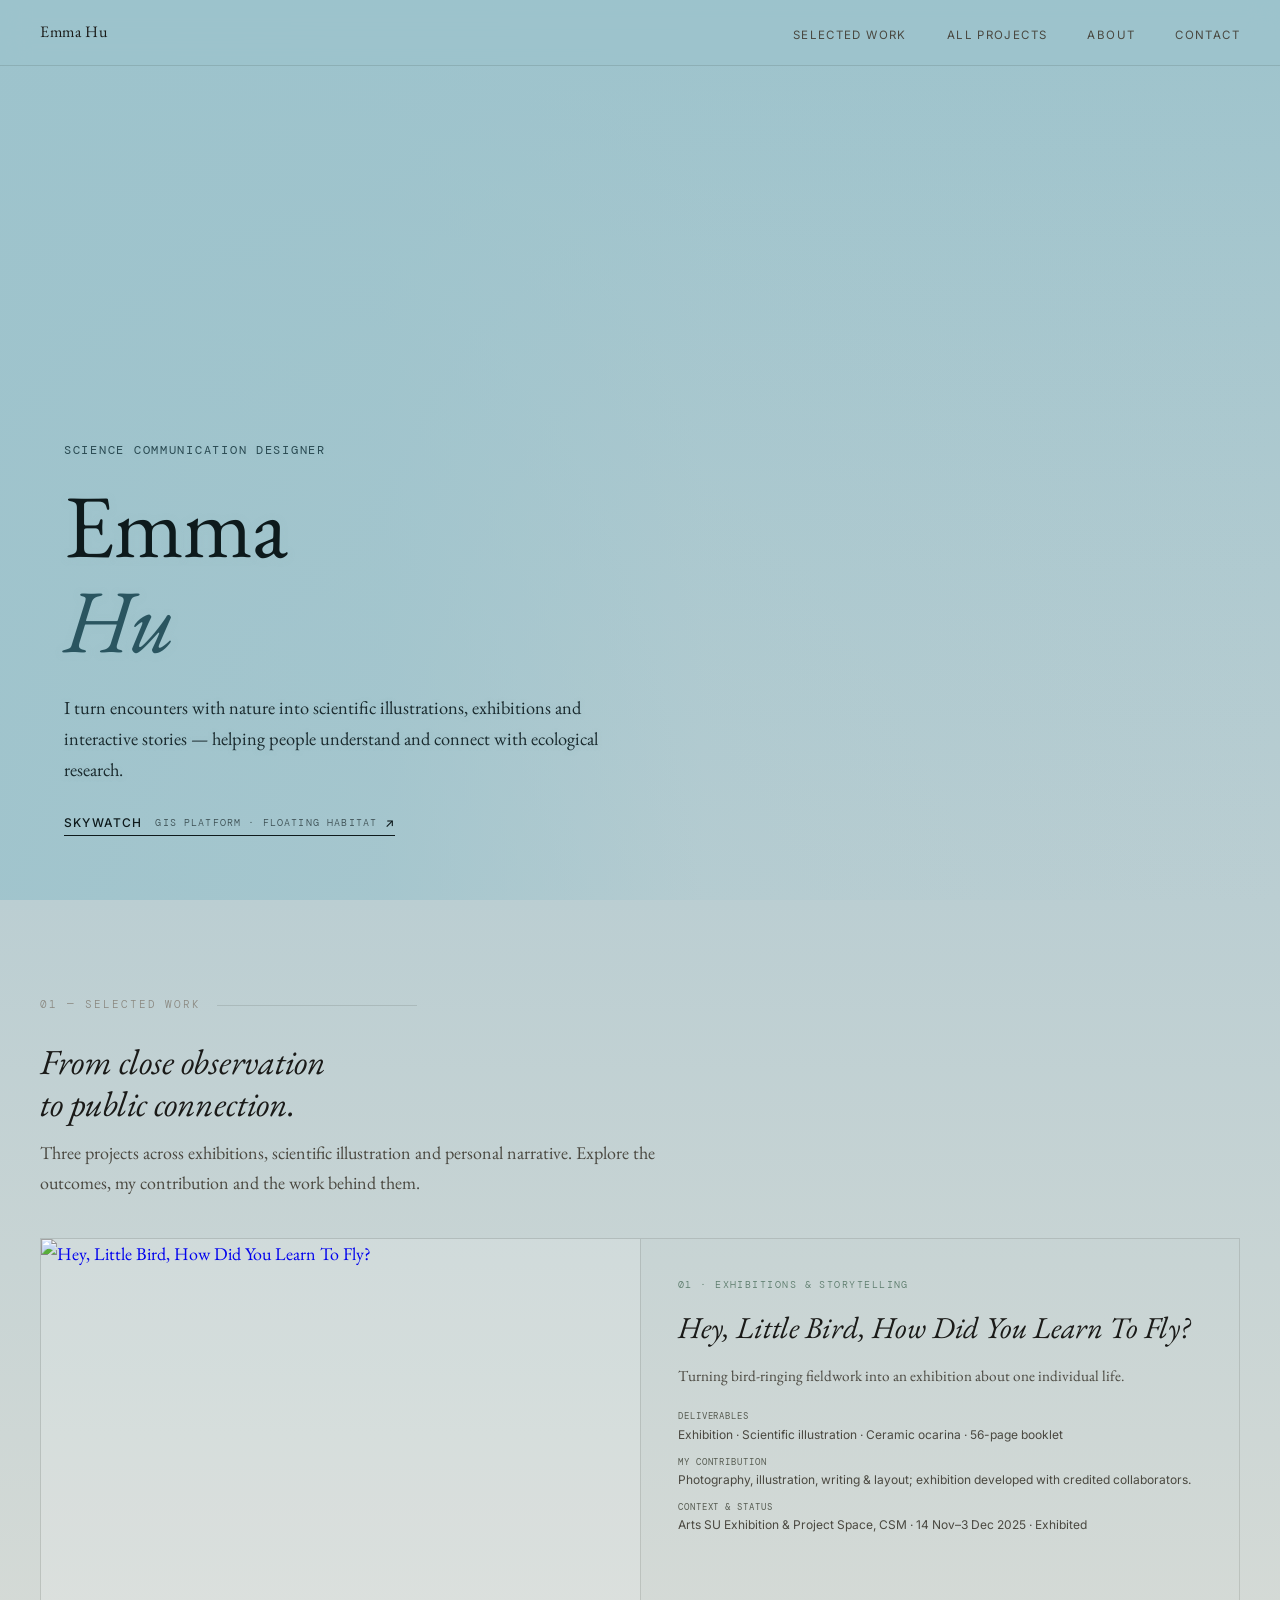
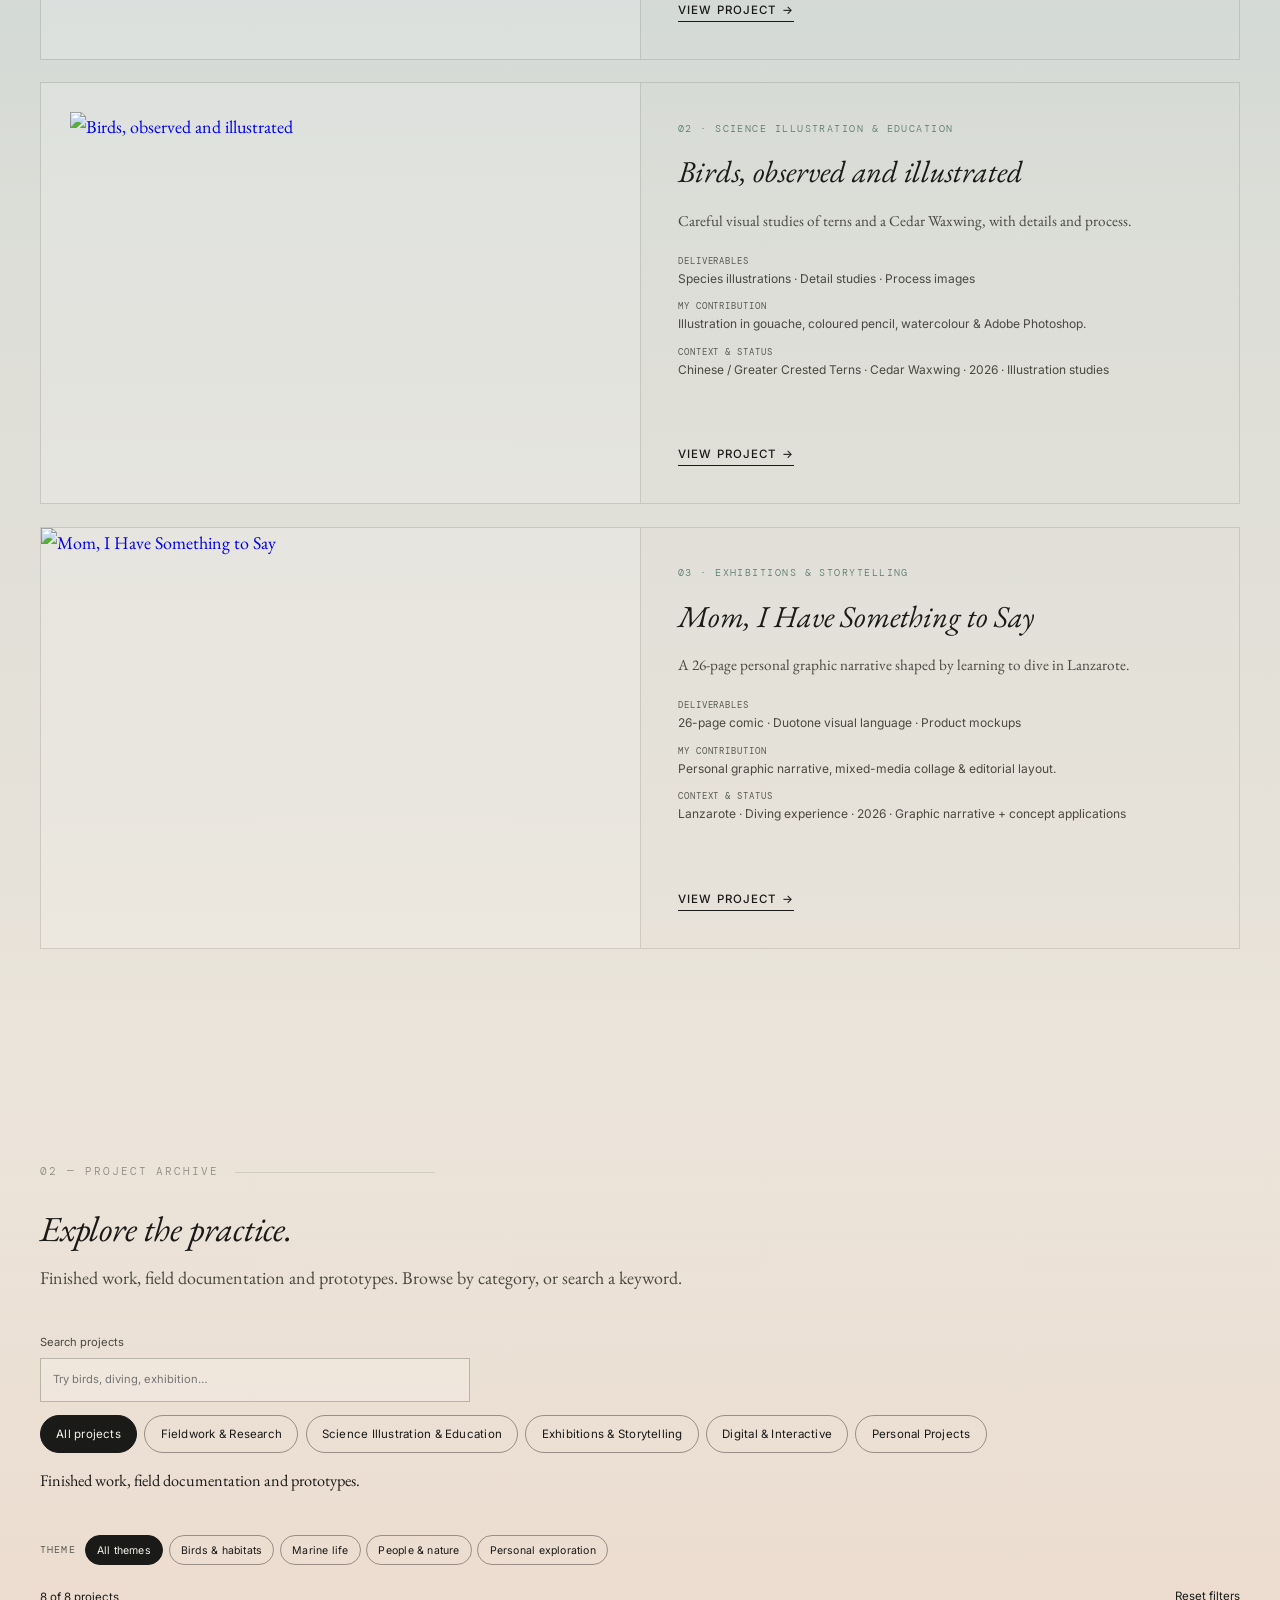
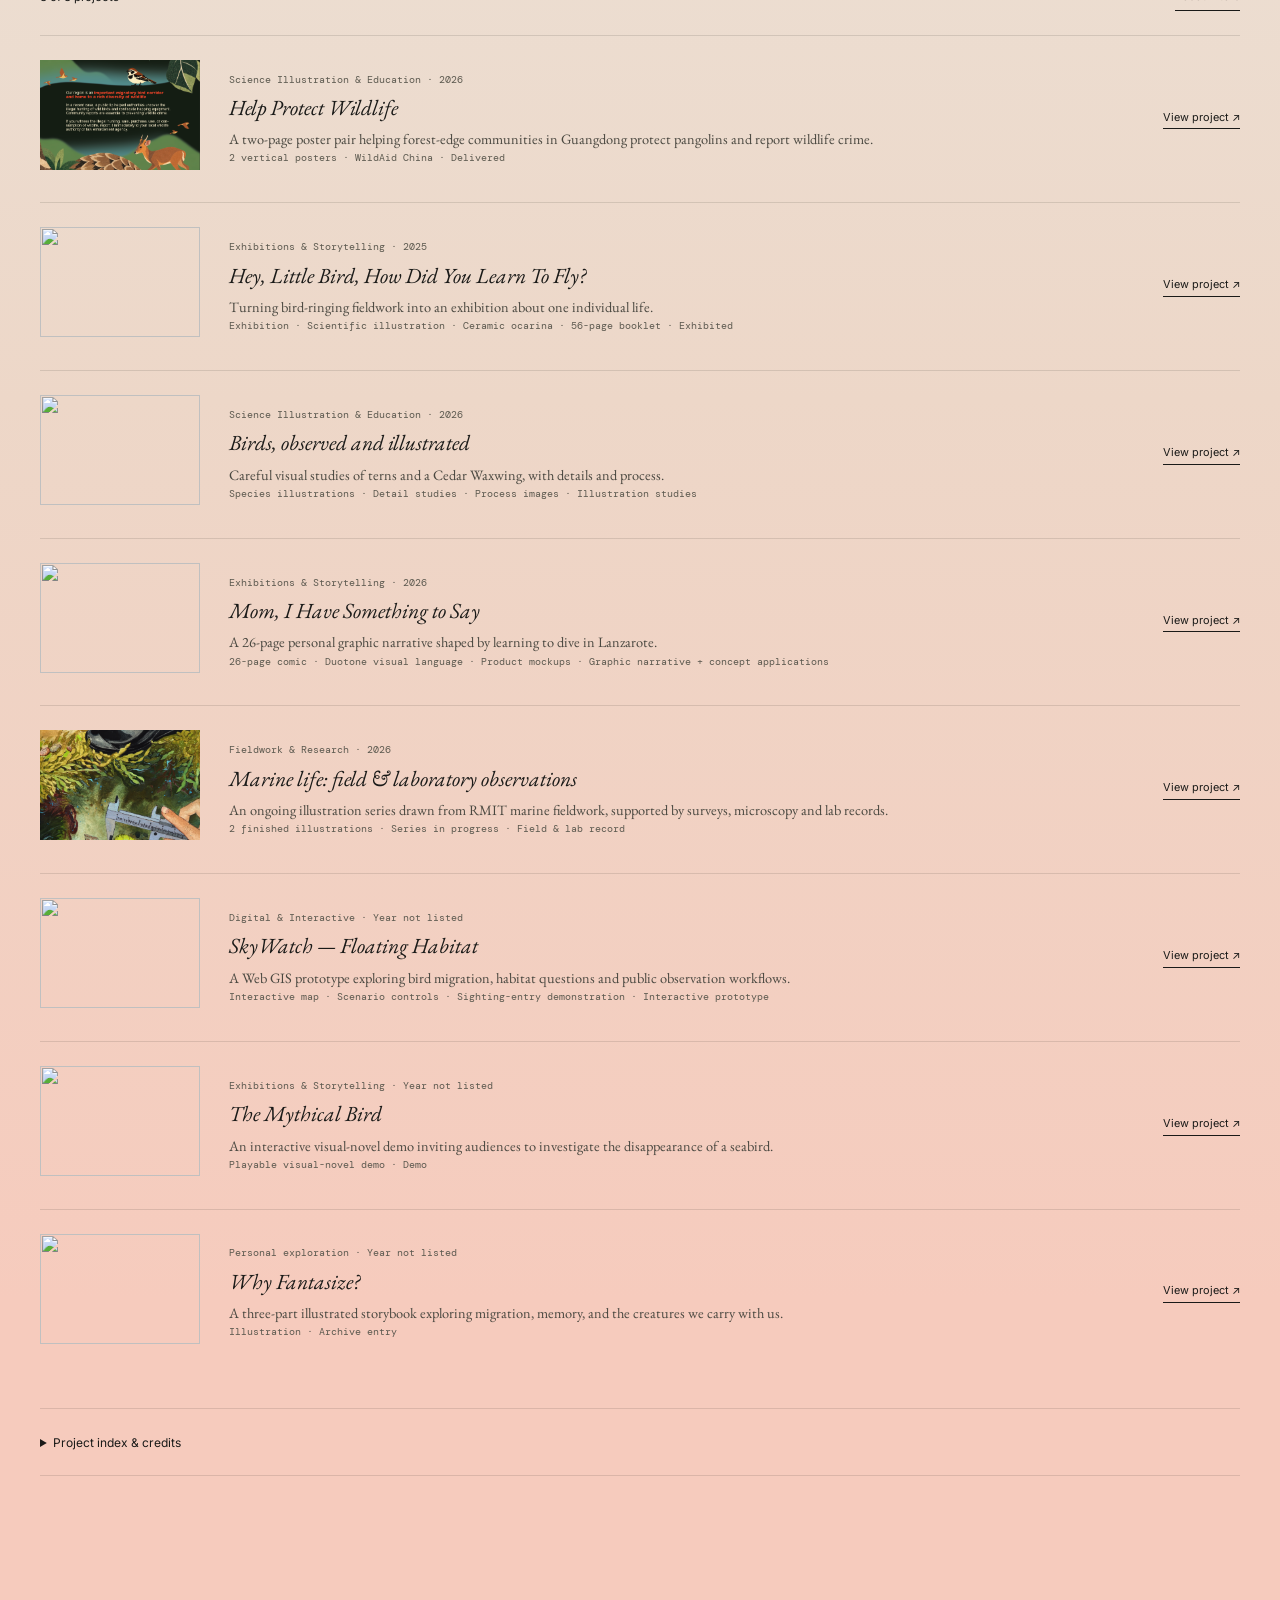
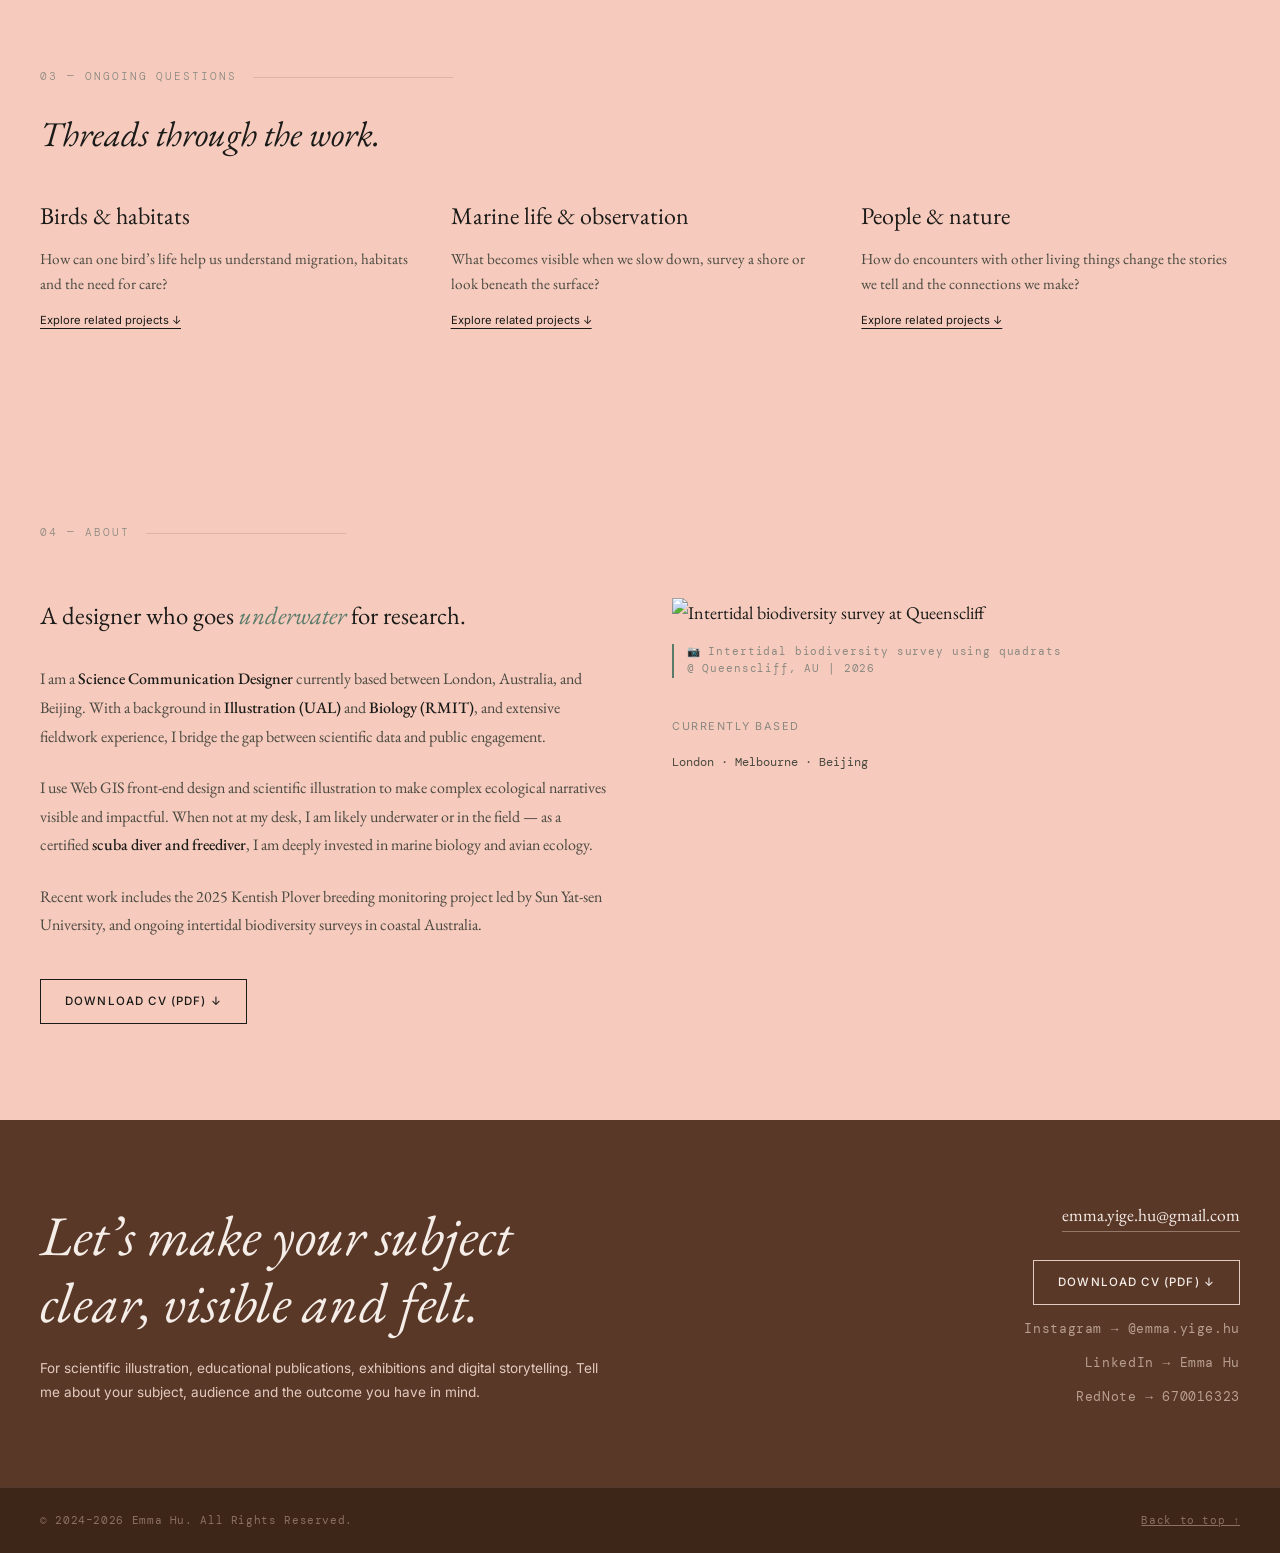
==== commit 3c37c4d3: "Add WildAid poster pair project, lead RMIT marine page with finished series" ====
--- a/index.html
+++ b/index.html
@@ -616,8 +616,8 @@
 <button type="button" class="chip chip-small" data-theme="exploration">Personal exploration</button>
 </div>
 </div>
-<div class="archive-summary"><p id="archive-count" role="status" aria-live="polite">7 projects</p><button type="button" class="text-button" id="reset-filters">Reset filters</button></div>
-<div id="archive-list"><article class="archive-card" data-purpose="connect|explain" data-theme="birds|connection" data-medium="digital|photography|ceramics|print"><a href="project-03.html" tabindex="-1" aria-hidden="true"><img class="archive-image" loading="lazy" src="heylittlebird.jpg" alt=""></a><div><div class="archive-meta">Exhibitions &amp; Storytelling · 2025</div><a href="project-03.html"><h3>Hey, Little Bird, How Did You Learn To Fly?</h3></a><p>Turning bird-ringing fieldwork into an exhibition about one individual life.</p><div class="archive-meta">Exhibition · Scientific illustration · Ceramic ocarina · 56-page booklet · Exhibited</div></div><a href="project-03.html" class="archive-link" aria-label="View Hey, Little Bird, How Did You Learn To Fly?">View project ↗</a></article><article class="archive-card" data-purpose="explain|record" data-theme="birds" data-medium="painting|digital"><a href="project-01.html" tabindex="-1" aria-hidden="true"><img class="archive-image" loading="lazy" src="scientific%20illustration2.png" alt=""></a><div><div class="archive-meta">Science Illustration &amp; Education · 2026</div><a href="project-01.html"><h3>Birds, observed and illustrated</h3></a><p>Careful visual studies of terns and a Cedar Waxwing, with details and process.</p><div class="archive-meta">Species illustrations · Detail studies · Process images · Illustration studies</div></div><a href="project-01.html" class="archive-link" aria-label="View Birds, observed and illustrated">View project ↗</a></article><article class="archive-card" data-purpose="connect" data-theme="marine|connection" data-medium="painting|digital|print"><a href="project-06.html" tabindex="-1" aria-hidden="true"><img class="archive-image" loading="lazy" src="comic-01.jpg" alt=""></a><div><div class="archive-meta">Exhibitions &amp; Storytelling · 2026</div><a href="project-06.html"><h3>Mom, I Have Something to Say</h3></a><p>A 26-page personal graphic narrative shaped by learning to dive in Lanzarote.</p><div class="archive-meta">26-page comic · Duotone visual language · Product mockups · Graphic narrative + concept applications</div></div><a href="project-06.html" class="archive-link" aria-label="View Mom, I Have Something to Say">View project ↗</a></article><article class="archive-card" data-purpose="record|explain" data-theme="marine" data-medium="drawing|photography"><a href="project-02.html" tabindex="-1" aria-hidden="true"><img class="archive-image" loading="lazy" src="2.png" alt=""></a><div><div class="archive-meta">Fieldwork &amp; Research · 2026</div><a href="project-02.html"><h3>Marine life: field &amp; laboratory observations</h3></a><p>Documenting marine organisms through field surveys, microscopy, specimen drawing and lab records.</p><div class="archive-meta">Survey sheets · Biological classification · Specimen drawings · Lab notes · Coursework &amp; field documentation</div></div><a href="project-02.html" class="archive-link" aria-label="View Marine life: field &amp; laboratory observations">View project ↗</a></article><article class="archive-card" data-purpose="act|explain" data-theme="birds" data-medium="digital"><a href="skywatch.html" tabindex="-1" aria-hidden="true"><img class="archive-image" loading="lazy" src="5.png" alt=""></a><div><div class="archive-meta">Digital &amp; Interactive · Year not listed</div><a href="skywatch.html"><h3>SkyWatch — Floating Habitat</h3></a><p>A Web GIS prototype exploring bird migration, habitat questions and public observation workflows.</p><div class="archive-meta">Interactive map · Scenario controls · Sighting-entry demonstration · Interactive prototype</div></div><a href="skywatch.html" class="archive-link" aria-label="View SkyWatch — Floating Habitat">View project ↗</a></article><article class="archive-card" data-purpose="connect|explain" data-theme="birds|connection" data-medium="digital"><a href="project-00.html" tabindex="-1" aria-hidden="true"><img class="archive-image" loading="lazy" src="4.png" alt=""></a><div><div class="archive-meta">Exhibitions &amp; Storytelling · Year not listed</div><a href="project-00.html"><h3>The Mythical Bird</h3></a><p>An interactive visual-novel demo inviting audiences to investigate the disappearance of a seabird.</p><div class="archive-meta">Playable visual-novel demo · Demo</div></div><a href="project-00.html" class="archive-link" aria-label="View The Mythical Bird">View project ↗</a></article><article class="archive-card" data-purpose="exploration" data-theme="exploration" data-medium="drawing"><a href="project-05.html" tabindex="-1" aria-hidden="true"><img class="archive-image" loading="lazy" src="6.png" alt=""></a><div><div class="archive-meta">Personal exploration · Year not listed</div><a href="project-05.html"><h3>Why Fantasize?</h3></a><p>A three-part illustrated storybook exploring migration, memory, and the creatures we carry with us.</p><div class="archive-meta">Illustration · Archive entry</div></div><a href="project-05.html" class="archive-link" aria-label="View Why Fantasize?">View project ↗</a></article></div><p class="no-results" id="no-results" hidden>No projects match these filters. Try another theme or reset the filters.</p>
+<div class="archive-summary"><p id="archive-count" role="status" aria-live="polite">8 projects</p><button type="button" class="text-button" id="reset-filters">Reset filters</button></div>
+<div id="archive-list"><article class="archive-card" data-purpose="explain|connect" data-theme="connection" data-medium="digital|print"><a href="project-07.html" tabindex="-1" aria-hidden="true"><img class="archive-image" loading="lazy" src="wildaid-poster-1.png" alt=""></a><div><div class="archive-meta">Science Illustration &amp; Education · 2026</div><a href="project-07.html"><h3>Help Protect Wildlife</h3></a><p>A two-page poster pair helping forest-edge communities in Guangdong protect pangolins and report wildlife crime.</p><div class="archive-meta">2 vertical posters · WildAid China · Delivered</div></div><a href="project-07.html" class="archive-link" aria-label="View Help Protect Wildlife">View project ↗</a></article><article class="archive-card" data-purpose="connect|explain" data-theme="birds|connection" data-medium="digital|photography|ceramics|print"><a href="project-03.html" tabindex="-1" aria-hidden="true"><img class="archive-image" loading="lazy" src="heylittlebird.jpg" alt=""></a><div><div class="archive-meta">Exhibitions &amp; Storytelling · 2025</div><a href="project-03.html"><h3>Hey, Little Bird, How Did You Learn To Fly?</h3></a><p>Turning bird-ringing fieldwork into an exhibition about one individual life.</p><div class="archive-meta">Exhibition · Scientific illustration · Ceramic ocarina · 56-page booklet · Exhibited</div></div><a href="project-03.html" class="archive-link" aria-label="View Hey, Little Bird, How Did You Learn To Fly?">View project ↗</a></article><article class="archive-card" data-purpose="explain|record" data-theme="birds" data-medium="painting|digital"><a href="project-01.html" tabindex="-1" aria-hidden="true"><img class="archive-image" loading="lazy" src="scientific%20illustration2.png" alt=""></a><div><div class="archive-meta">Science Illustration &amp; Education · 2026</div><a href="project-01.html"><h3>Birds, observed and illustrated</h3></a><p>Careful visual studies of terns and a Cedar Waxwing, with details and process.</p><div class="archive-meta">Species illustrations · Detail studies · Process images · Illustration studies</div></div><a href="project-01.html" class="archive-link" aria-label="View Birds, observed and illustrated">View project ↗</a></article><article class="archive-card" data-purpose="connect" data-theme="marine|connection" data-medium="painting|digital|print"><a href="project-06.html" tabindex="-1" aria-hidden="true"><img class="archive-image" loading="lazy" src="comic-01.jpg" alt=""></a><div><div class="archive-meta">Exhibitions &amp; Storytelling · 2026</div><a href="project-06.html"><h3>Mom, I Have Something to Say</h3></a><p>A 26-page personal graphic narrative shaped by learning to dive in Lanzarote.</p><div class="archive-meta">26-page comic · Duotone visual language · Product mockups · Graphic narrative + concept applications</div></div><a href="project-06.html" class="archive-link" aria-label="View Mom, I Have Something to Say">View project ↗</a></article><article class="archive-card" data-purpose="record|explain" data-theme="marine" data-medium="painting|drawing|digital"><a href="project-02.html" tabindex="-1" aria-hidden="true"><img class="archive-image" loading="lazy" src="rmit-marine-illustration-1.png" alt=""></a><div><div class="archive-meta">Fieldwork &amp; Research · 2026</div><a href="project-02.html"><h3>Marine life: field &amp; laboratory observations</h3></a><p>An ongoing illustration series drawn from RMIT marine fieldwork, supported by surveys, microscopy and lab records.</p><div class="archive-meta">2 finished illustrations · Series in progress · Field &amp; lab record</div></div><a href="project-02.html" class="archive-link" aria-label="View Marine life: field &amp; laboratory observations">View project ↗</a></article><article class="archive-card" data-purpose="act|explain" data-theme="birds" data-medium="digital"><a href="skywatch.html" tabindex="-1" aria-hidden="true"><img class="archive-image" loading="lazy" src="5.png" alt=""></a><div><div class="archive-meta">Digital &amp; Interactive · Year not listed</div><a href="skywatch.html"><h3>SkyWatch — Floating Habitat</h3></a><p>A Web GIS prototype exploring bird migration, habitat questions and public observation workflows.</p><div class="archive-meta">Interactive map · Scenario controls · Sighting-entry demonstration · Interactive prototype</div></div><a href="skywatch.html" class="archive-link" aria-label="View SkyWatch — Floating Habitat">View project ↗</a></article><article class="archive-card" data-purpose="connect|explain" data-theme="birds|connection" data-medium="digital"><a href="project-00.html" tabindex="-1" aria-hidden="true"><img class="archive-image" loading="lazy" src="4.png" alt=""></a><div><div class="archive-meta">Exhibitions &amp; Storytelling · Year not listed</div><a href="project-00.html"><h3>The Mythical Bird</h3></a><p>An interactive visual-novel demo inviting audiences to investigate the disappearance of a seabird.</p><div class="archive-meta">Playable visual-novel demo · Demo</div></div><a href="project-00.html" class="archive-link" aria-label="View The Mythical Bird">View project ↗</a></article><article class="archive-card" data-purpose="exploration" data-theme="exploration" data-medium="drawing"><a href="project-05.html" tabindex="-1" aria-hidden="true"><img class="archive-image" loading="lazy" src="6.png" alt=""></a><div><div class="archive-meta">Personal exploration · Year not listed</div><a href="project-05.html"><h3>Why Fantasize?</h3></a><p>A three-part illustrated storybook exploring migration, memory, and the creatures we carry with us.</p><div class="archive-meta">Illustration · Archive entry</div></div><a href="project-05.html" class="archive-link" aria-label="View Why Fantasize?">View project ↗</a></article></div><p class="no-results" id="no-results" hidden>No projects match these filters. Try another theme or reset the filters.</p>
 <div class="singles" id="singles" hidden>
 <div class="section-label">Singles &amp; Posters</div>
 <p class="singles-note">Single illustrations and poster pairs. Select any piece to view it full size.</p>
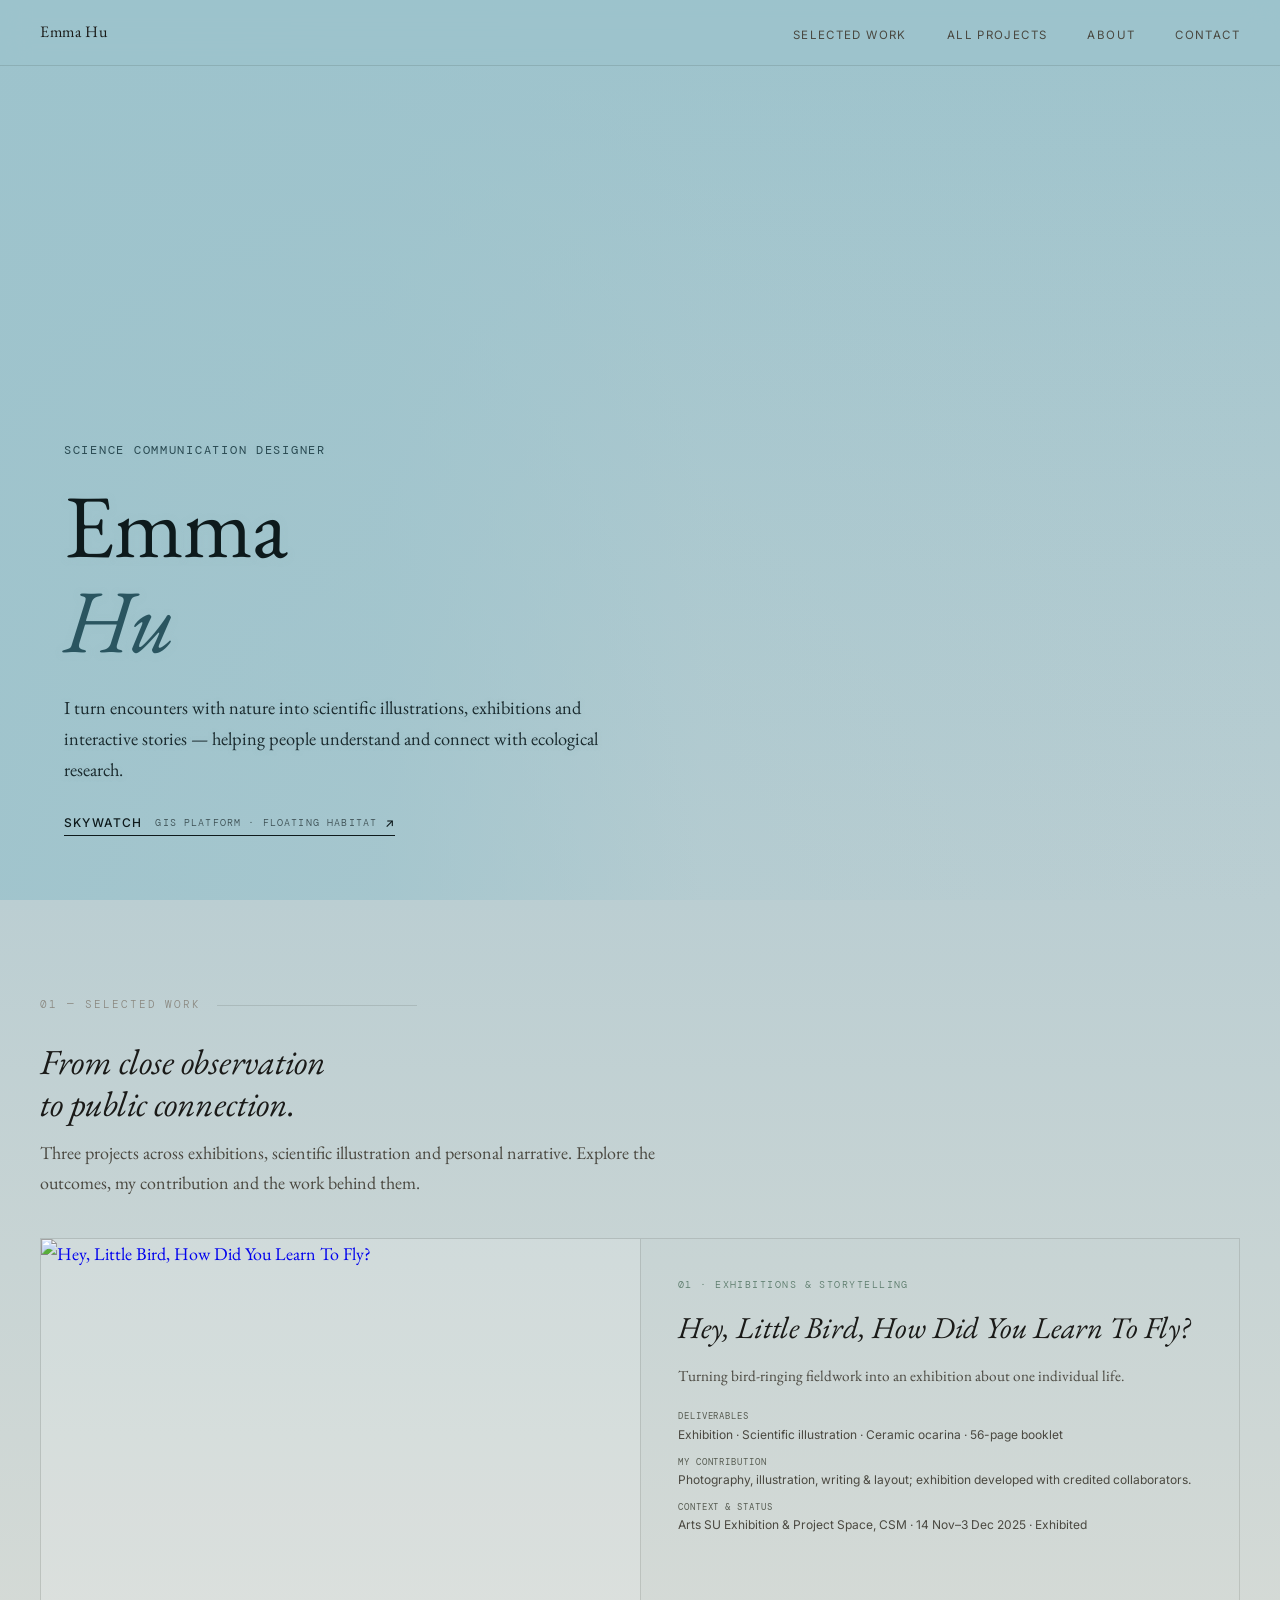
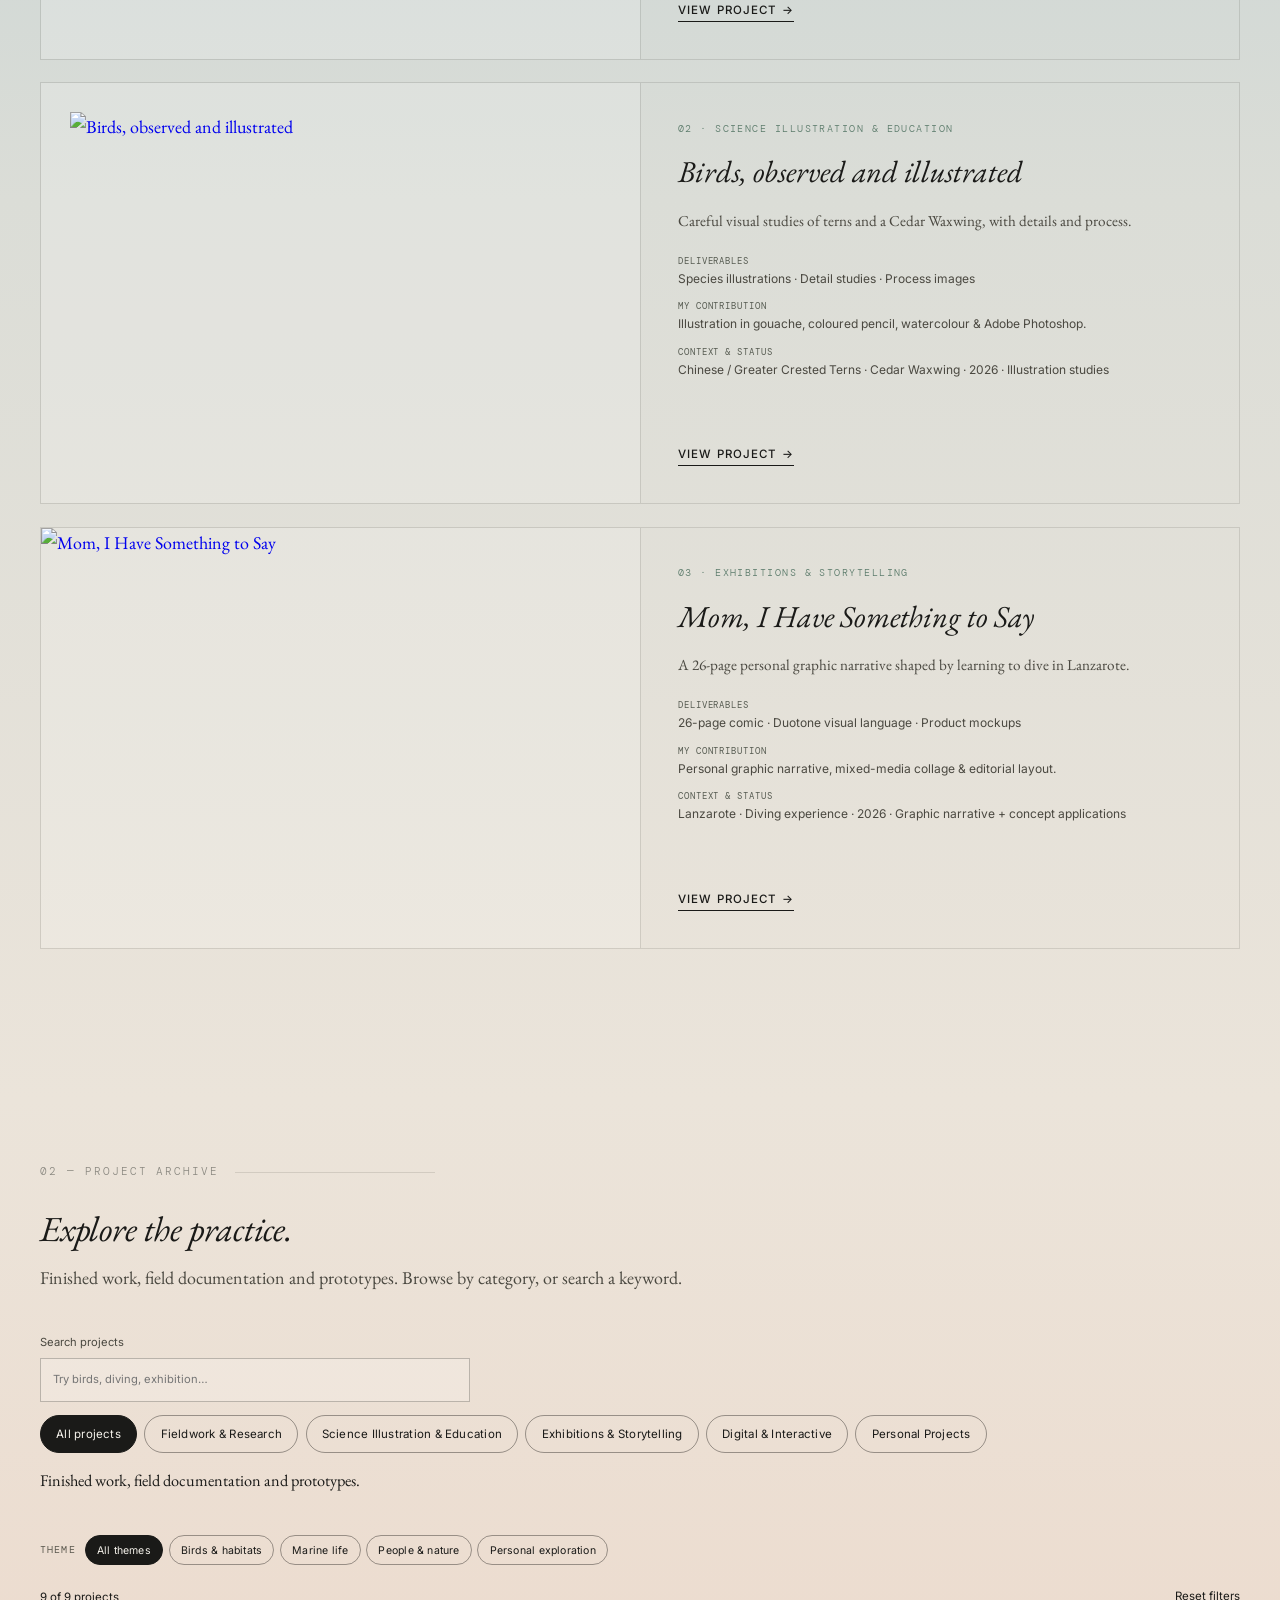
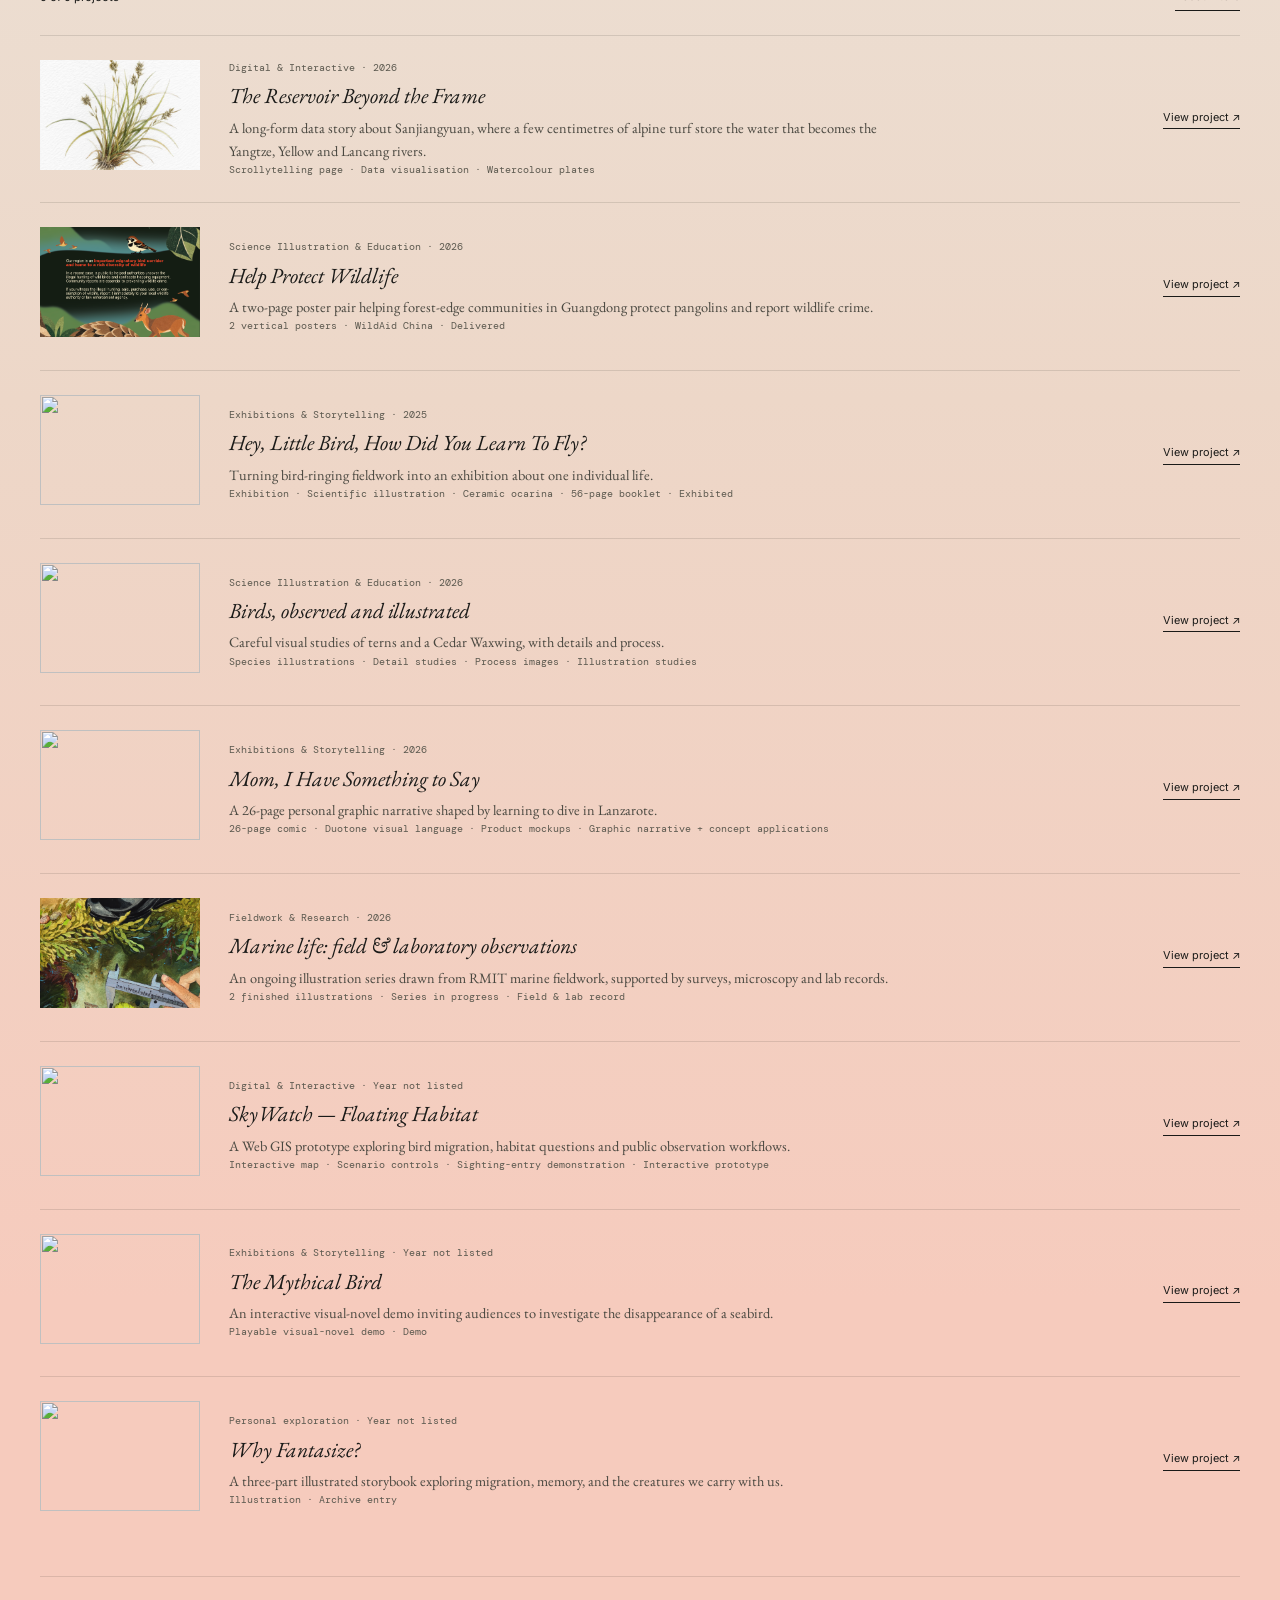
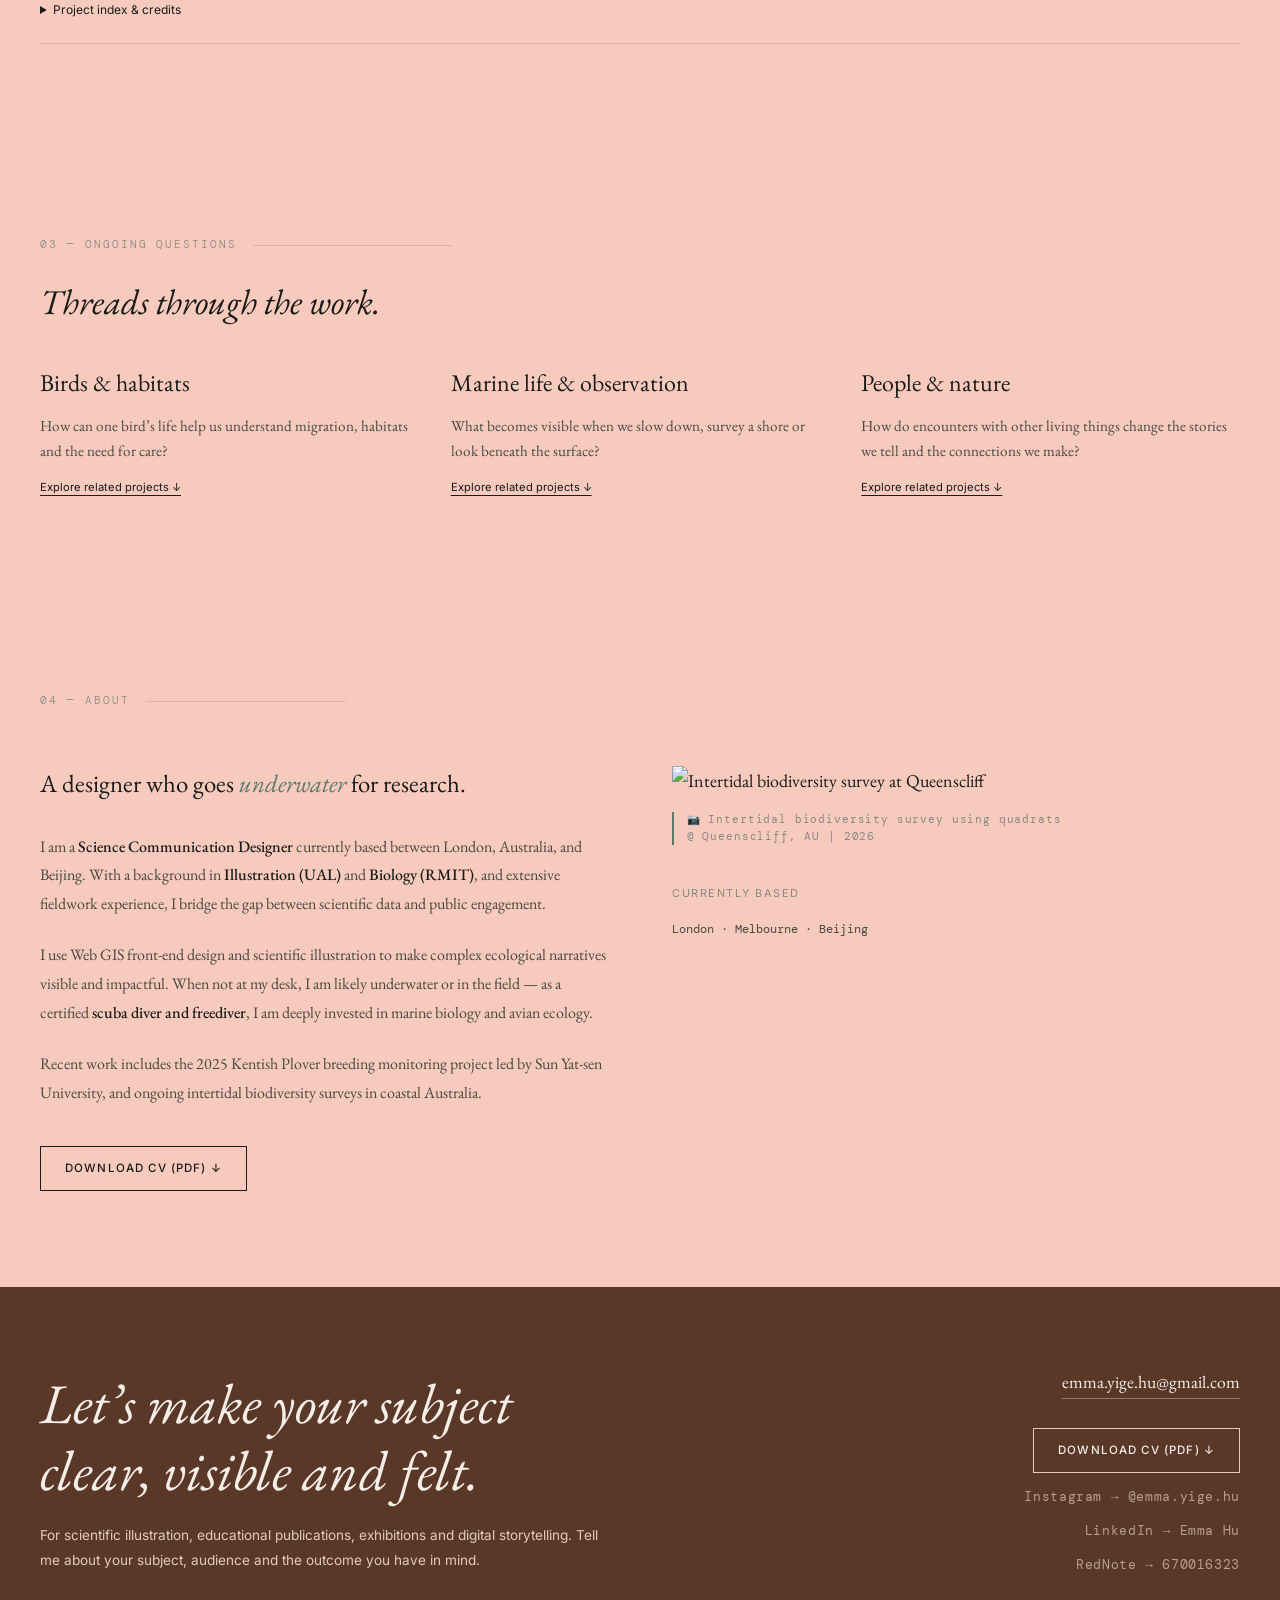
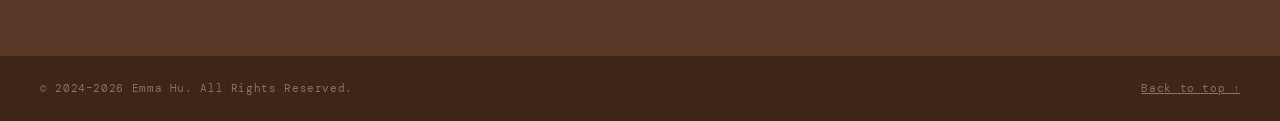
==== commit 852a6bea: "Add Sanjiangyuan to project archive" ====
--- a/index.html
+++ b/index.html
@@ -616,8 +616,8 @@
 <button type="button" class="chip chip-small" data-theme="exploration">Personal exploration</button>
 </div>
 </div>
-<div class="archive-summary"><p id="archive-count" role="status" aria-live="polite">8 projects</p><button type="button" class="text-button" id="reset-filters">Reset filters</button></div>
-<div id="archive-list"><article class="archive-card" data-purpose="explain|connect" data-theme="connection" data-medium="digital|print"><a href="project-07.html" tabindex="-1" aria-hidden="true"><img class="archive-image" loading="lazy" src="wildaid-poster-1.png" alt=""></a><div><div class="archive-meta">Science Illustration &amp; Education · 2026</div><a href="project-07.html"><h3>Help Protect Wildlife</h3></a><p>A two-page poster pair helping forest-edge communities in Guangdong protect pangolins and report wildlife crime.</p><div class="archive-meta">2 vertical posters · WildAid China · Delivered</div></div><a href="project-07.html" class="archive-link" aria-label="View Help Protect Wildlife">View project ↗</a></article><article class="archive-card" data-purpose="connect|explain" data-theme="birds|connection" data-medium="digital|photography|ceramics|print"><a href="project-03.html" tabindex="-1" aria-hidden="true"><img class="archive-image" loading="lazy" src="heylittlebird.jpg" alt=""></a><div><div class="archive-meta">Exhibitions &amp; Storytelling · 2025</div><a href="project-03.html"><h3>Hey, Little Bird, How Did You Learn To Fly?</h3></a><p>Turning bird-ringing fieldwork into an exhibition about one individual life.</p><div class="archive-meta">Exhibition · Scientific illustration · Ceramic ocarina · 56-page booklet · Exhibited</div></div><a href="project-03.html" class="archive-link" aria-label="View Hey, Little Bird, How Did You Learn To Fly?">View project ↗</a></article><article class="archive-card" data-purpose="explain|record" data-theme="birds" data-medium="painting|digital"><a href="project-01.html" tabindex="-1" aria-hidden="true"><img class="archive-image" loading="lazy" src="scientific%20illustration2.png" alt=""></a><div><div class="archive-meta">Science Illustration &amp; Education · 2026</div><a href="project-01.html"><h3>Birds, observed and illustrated</h3></a><p>Careful visual studies of terns and a Cedar Waxwing, with details and process.</p><div class="archive-meta">Species illustrations · Detail studies · Process images · Illustration studies</div></div><a href="project-01.html" class="archive-link" aria-label="View Birds, observed and illustrated">View project ↗</a></article><article class="archive-card" data-purpose="connect" data-theme="marine|connection" data-medium="painting|digital|print"><a href="project-06.html" tabindex="-1" aria-hidden="true"><img class="archive-image" loading="lazy" src="comic-01.jpg" alt=""></a><div><div class="archive-meta">Exhibitions &amp; Storytelling · 2026</div><a href="project-06.html"><h3>Mom, I Have Something to Say</h3></a><p>A 26-page personal graphic narrative shaped by learning to dive in Lanzarote.</p><div class="archive-meta">26-page comic · Duotone visual language · Product mockups · Graphic narrative + concept applications</div></div><a href="project-06.html" class="archive-link" aria-label="View Mom, I Have Something to Say">View project ↗</a></article><article class="archive-card" data-purpose="record|explain" data-theme="marine" data-medium="painting|drawing|digital"><a href="project-02.html" tabindex="-1" aria-hidden="true"><img class="archive-image" loading="lazy" src="rmit-marine-illustration-1.png" alt=""></a><div><div class="archive-meta">Fieldwork &amp; Research · 2026</div><a href="project-02.html"><h3>Marine life: field &amp; laboratory observations</h3></a><p>An ongoing illustration series drawn from RMIT marine fieldwork, supported by surveys, microscopy and lab records.</p><div class="archive-meta">2 finished illustrations · Series in progress · Field &amp; lab record</div></div><a href="project-02.html" class="archive-link" aria-label="View Marine life: field &amp; laboratory observations">View project ↗</a></article><article class="archive-card" data-purpose="act|explain" data-theme="birds" data-medium="digital"><a href="skywatch.html" tabindex="-1" aria-hidden="true"><img class="archive-image" loading="lazy" src="5.png" alt=""></a><div><div class="archive-meta">Digital &amp; Interactive · Year not listed</div><a href="skywatch.html"><h3>SkyWatch — Floating Habitat</h3></a><p>A Web GIS prototype exploring bird migration, habitat questions and public observation workflows.</p><div class="archive-meta">Interactive map · Scenario controls · Sighting-entry demonstration · Interactive prototype</div></div><a href="skywatch.html" class="archive-link" aria-label="View SkyWatch — Floating Habitat">View project ↗</a></article><article class="archive-card" data-purpose="connect|explain" data-theme="birds|connection" data-medium="digital"><a href="project-00.html" tabindex="-1" aria-hidden="true"><img class="archive-image" loading="lazy" src="4.png" alt=""></a><div><div class="archive-meta">Exhibitions &amp; Storytelling · Year not listed</div><a href="project-00.html"><h3>The Mythical Bird</h3></a><p>An interactive visual-novel demo inviting audiences to investigate the disappearance of a seabird.</p><div class="archive-meta">Playable visual-novel demo · Demo</div></div><a href="project-00.html" class="archive-link" aria-label="View The Mythical Bird">View project ↗</a></article><article class="archive-card" data-purpose="exploration" data-theme="exploration" data-medium="drawing"><a href="project-05.html" tabindex="-1" aria-hidden="true"><img class="archive-image" loading="lazy" src="6.png" alt=""></a><div><div class="archive-meta">Personal exploration · Year not listed</div><a href="project-05.html"><h3>Why Fantasize?</h3></a><p>A three-part illustrated storybook exploring migration, memory, and the creatures we carry with us.</p><div class="archive-meta">Illustration · Archive entry</div></div><a href="project-05.html" class="archive-link" aria-label="View Why Fantasize?">View project ↗</a></article></div><p class="no-results" id="no-results" hidden>No projects match these filters. Try another theme or reset the filters.</p>
+<div class="archive-summary"><p id="archive-count" role="status" aria-live="polite">9 projects</p><button type="button" class="text-button" id="reset-filters">Reset filters</button></div>
+<div id="archive-list"><article class="archive-card" data-purpose="act|explain" data-theme="connection" data-medium="digital"><a href="index-2.html" tabindex="-1" aria-hidden="true"><img class="archive-image" loading="lazy" src="sanjiangyuan-cover.jpg" alt=""></a><div><div class="archive-meta">Digital &amp; Interactive · 2026</div><a href="index-2.html"><h3>The Reservoir Beyond the Frame</h3></a><p>A long-form data story about Sanjiangyuan, where a few centimetres of alpine turf store the water that becomes the Yangtze, Yellow and Lancang rivers.</p><div class="archive-meta">Scrollytelling page · Data visualisation · Watercolour plates</div></div><a href="index-2.html" class="archive-link" aria-label="View The Reservoir Beyond the Frame">View project ↗</a></article><article class="archive-card" data-purpose="explain|connect" data-theme="connection" data-medium="digital|print"><a href="project-07.html" tabindex="-1" aria-hidden="true"><img class="archive-image" loading="lazy" src="wildaid-poster-1.png" alt=""></a><div><div class="archive-meta">Science Illustration &amp; Education · 2026</div><a href="project-07.html"><h3>Help Protect Wildlife</h3></a><p>A two-page poster pair helping forest-edge communities in Guangdong protect pangolins and report wildlife crime.</p><div class="archive-meta">2 vertical posters · WildAid China · Delivered</div></div><a href="project-07.html" class="archive-link" aria-label="View Help Protect Wildlife">View project ↗</a></article><article class="archive-card" data-purpose="connect|explain" data-theme="birds|connection" data-medium="digital|photography|ceramics|print"><a href="project-03.html" tabindex="-1" aria-hidden="true"><img class="archive-image" loading="lazy" src="heylittlebird.jpg" alt=""></a><div><div class="archive-meta">Exhibitions &amp; Storytelling · 2025</div><a href="project-03.html"><h3>Hey, Little Bird, How Did You Learn To Fly?</h3></a><p>Turning bird-ringing fieldwork into an exhibition about one individual life.</p><div class="archive-meta">Exhibition · Scientific illustration · Ceramic ocarina · 56-page booklet · Exhibited</div></div><a href="project-03.html" class="archive-link" aria-label="View Hey, Little Bird, How Did You Learn To Fly?">View project ↗</a></article><article class="archive-card" data-purpose="explain|record" data-theme="birds" data-medium="painting|digital"><a href="project-01.html" tabindex="-1" aria-hidden="true"><img class="archive-image" loading="lazy" src="scientific%20illustration2.png" alt=""></a><div><div class="archive-meta">Science Illustration &amp; Education · 2026</div><a href="project-01.html"><h3>Birds, observed and illustrated</h3></a><p>Careful visual studies of terns and a Cedar Waxwing, with details and process.</p><div class="archive-meta">Species illustrations · Detail studies · Process images · Illustration studies</div></div><a href="project-01.html" class="archive-link" aria-label="View Birds, observed and illustrated">View project ↗</a></article><article class="archive-card" data-purpose="connect" data-theme="marine|connection" data-medium="painting|digital|print"><a href="project-06.html" tabindex="-1" aria-hidden="true"><img class="archive-image" loading="lazy" src="comic-01.jpg" alt=""></a><div><div class="archive-meta">Exhibitions &amp; Storytelling · 2026</div><a href="project-06.html"><h3>Mom, I Have Something to Say</h3></a><p>A 26-page personal graphic narrative shaped by learning to dive in Lanzarote.</p><div class="archive-meta">26-page comic · Duotone visual language · Product mockups · Graphic narrative + concept applications</div></div><a href="project-06.html" class="archive-link" aria-label="View Mom, I Have Something to Say">View project ↗</a></article><article class="archive-card" data-purpose="record|explain" data-theme="marine" data-medium="painting|drawing|digital"><a href="project-02.html" tabindex="-1" aria-hidden="true"><img class="archive-image" loading="lazy" src="rmit-marine-illustration-1.png" alt=""></a><div><div class="archive-meta">Fieldwork &amp; Research · 2026</div><a href="project-02.html"><h3>Marine life: field &amp; laboratory observations</h3></a><p>An ongoing illustration series drawn from RMIT marine fieldwork, supported by surveys, microscopy and lab records.</p><div class="archive-meta">2 finished illustrations · Series in progress · Field &amp; lab record</div></div><a href="project-02.html" class="archive-link" aria-label="View Marine life: field &amp; laboratory observations">View project ↗</a></article><article class="archive-card" data-purpose="act|explain" data-theme="birds" data-medium="digital"><a href="skywatch.html" tabindex="-1" aria-hidden="true"><img class="archive-image" loading="lazy" src="5.png" alt=""></a><div><div class="archive-meta">Digital &amp; Interactive · Year not listed</div><a href="skywatch.html"><h3>SkyWatch — Floating Habitat</h3></a><p>A Web GIS prototype exploring bird migration, habitat questions and public observation workflows.</p><div class="archive-meta">Interactive map · Scenario controls · Sighting-entry demonstration · Interactive prototype</div></div><a href="skywatch.html" class="archive-link" aria-label="View SkyWatch — Floating Habitat">View project ↗</a></article><article class="archive-card" data-purpose="connect|explain" data-theme="birds|connection" data-medium="digital"><a href="project-00.html" tabindex="-1" aria-hidden="true"><img class="archive-image" loading="lazy" src="4.png" alt=""></a><div><div class="archive-meta">Exhibitions &amp; Storytelling · Year not listed</div><a href="project-00.html"><h3>The Mythical Bird</h3></a><p>An interactive visual-novel demo inviting audiences to investigate the disappearance of a seabird.</p><div class="archive-meta">Playable visual-novel demo · Demo</div></div><a href="project-00.html" class="archive-link" aria-label="View The Mythical Bird">View project ↗</a></article><article class="archive-card" data-purpose="exploration" data-theme="exploration" data-medium="drawing"><a href="project-05.html" tabindex="-1" aria-hidden="true"><img class="archive-image" loading="lazy" src="6.png" alt=""></a><div><div class="archive-meta">Personal exploration · Year not listed</div><a href="project-05.html"><h3>Why Fantasize?</h3></a><p>A three-part illustrated storybook exploring migration, memory, and the creatures we carry with us.</p><div class="archive-meta">Illustration · Archive entry</div></div><a href="project-05.html" class="archive-link" aria-label="View Why Fantasize?">View project ↗</a></article></div><p class="no-results" id="no-results" hidden>No projects match these filters. Try another theme or reset the filters.</p>
 <div class="singles" id="singles" hidden>
 <div class="section-label">Singles &amp; Posters</div>
 <p class="singles-note">Single illustrations and poster pairs. Select any piece to view it full size.</p>
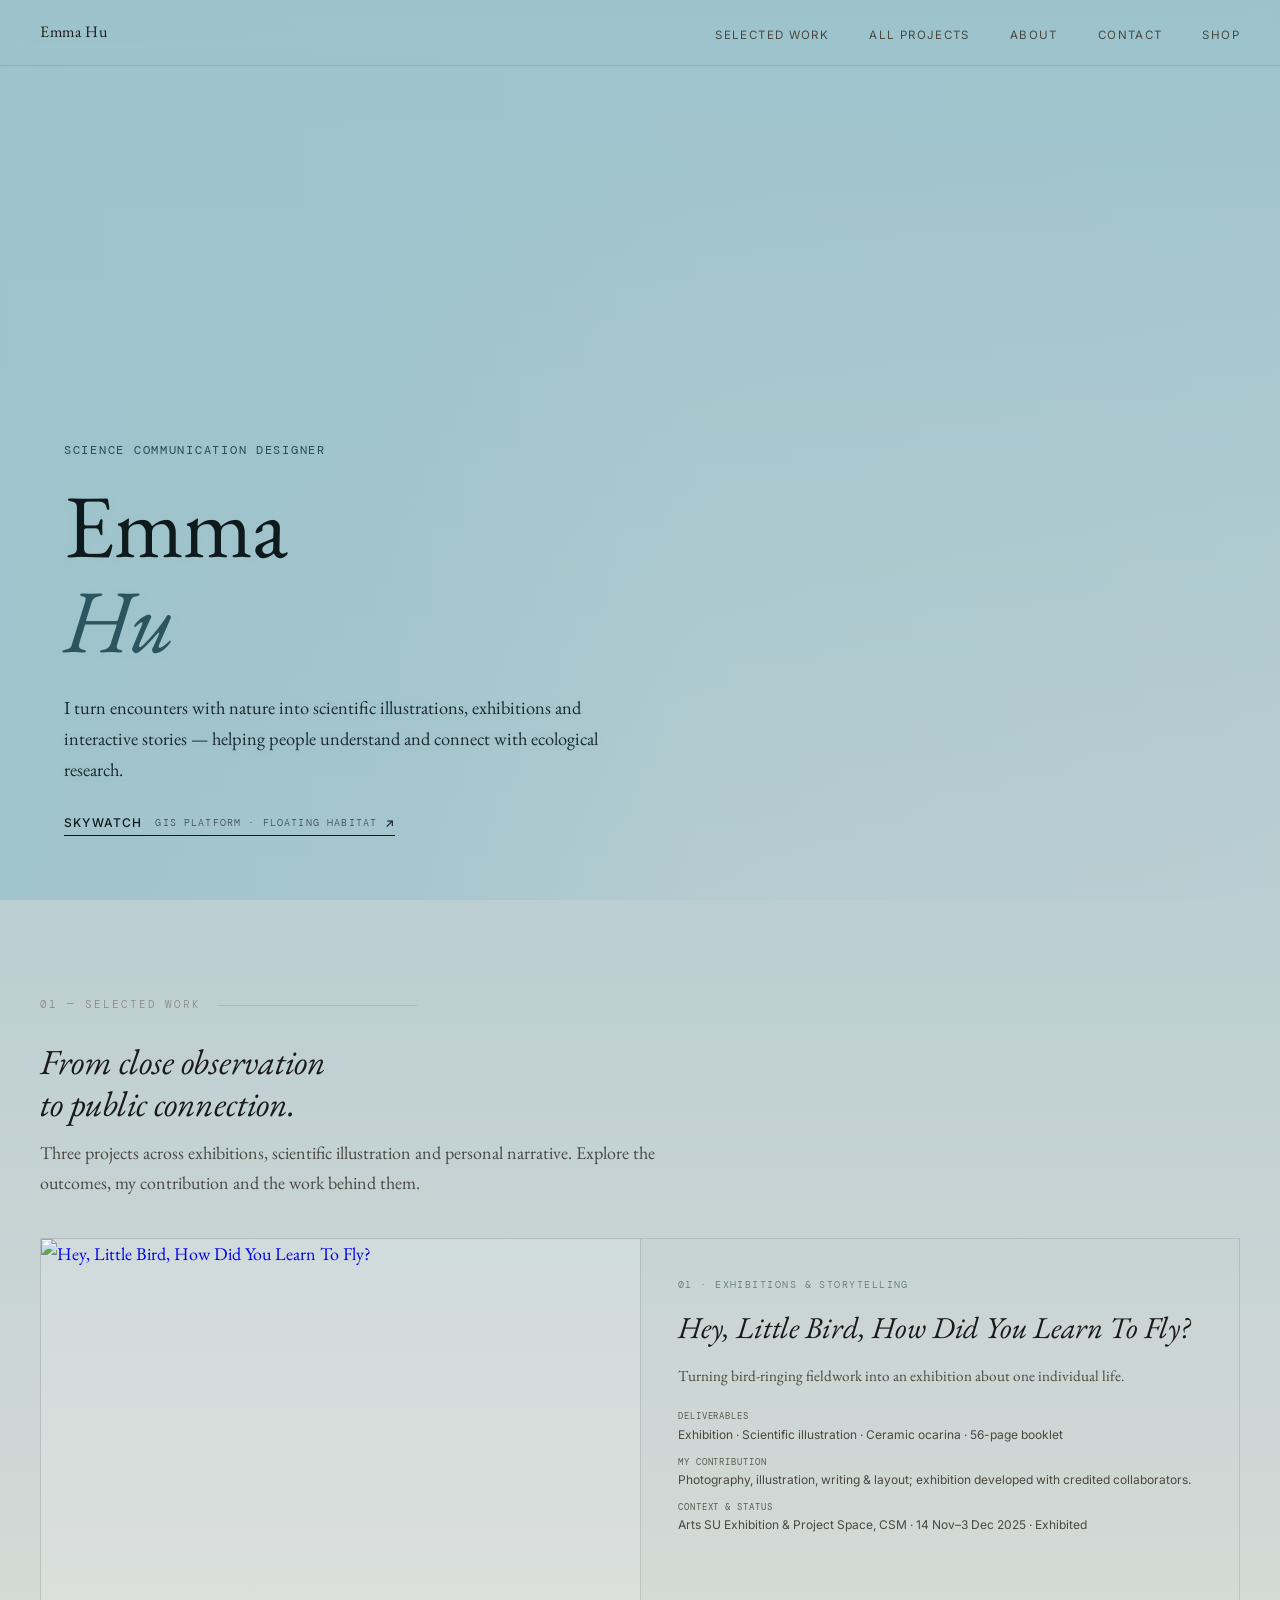
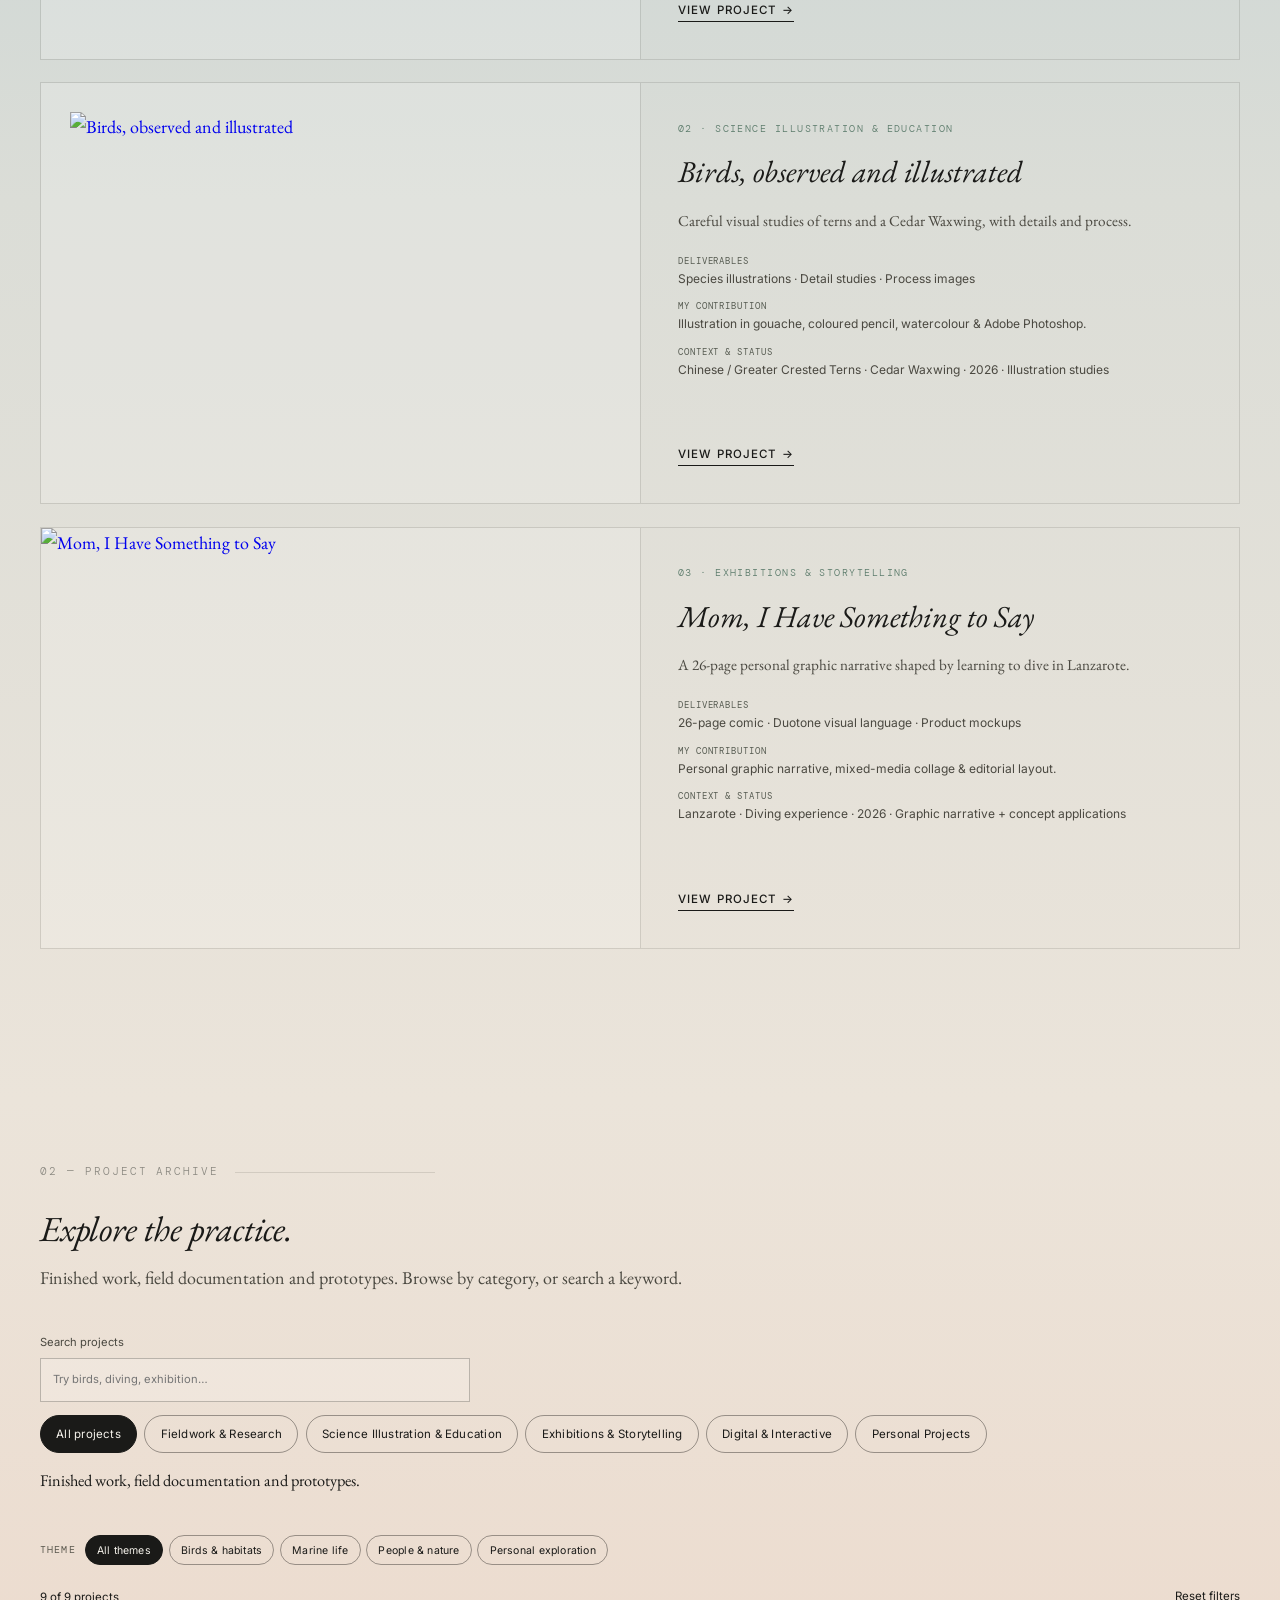
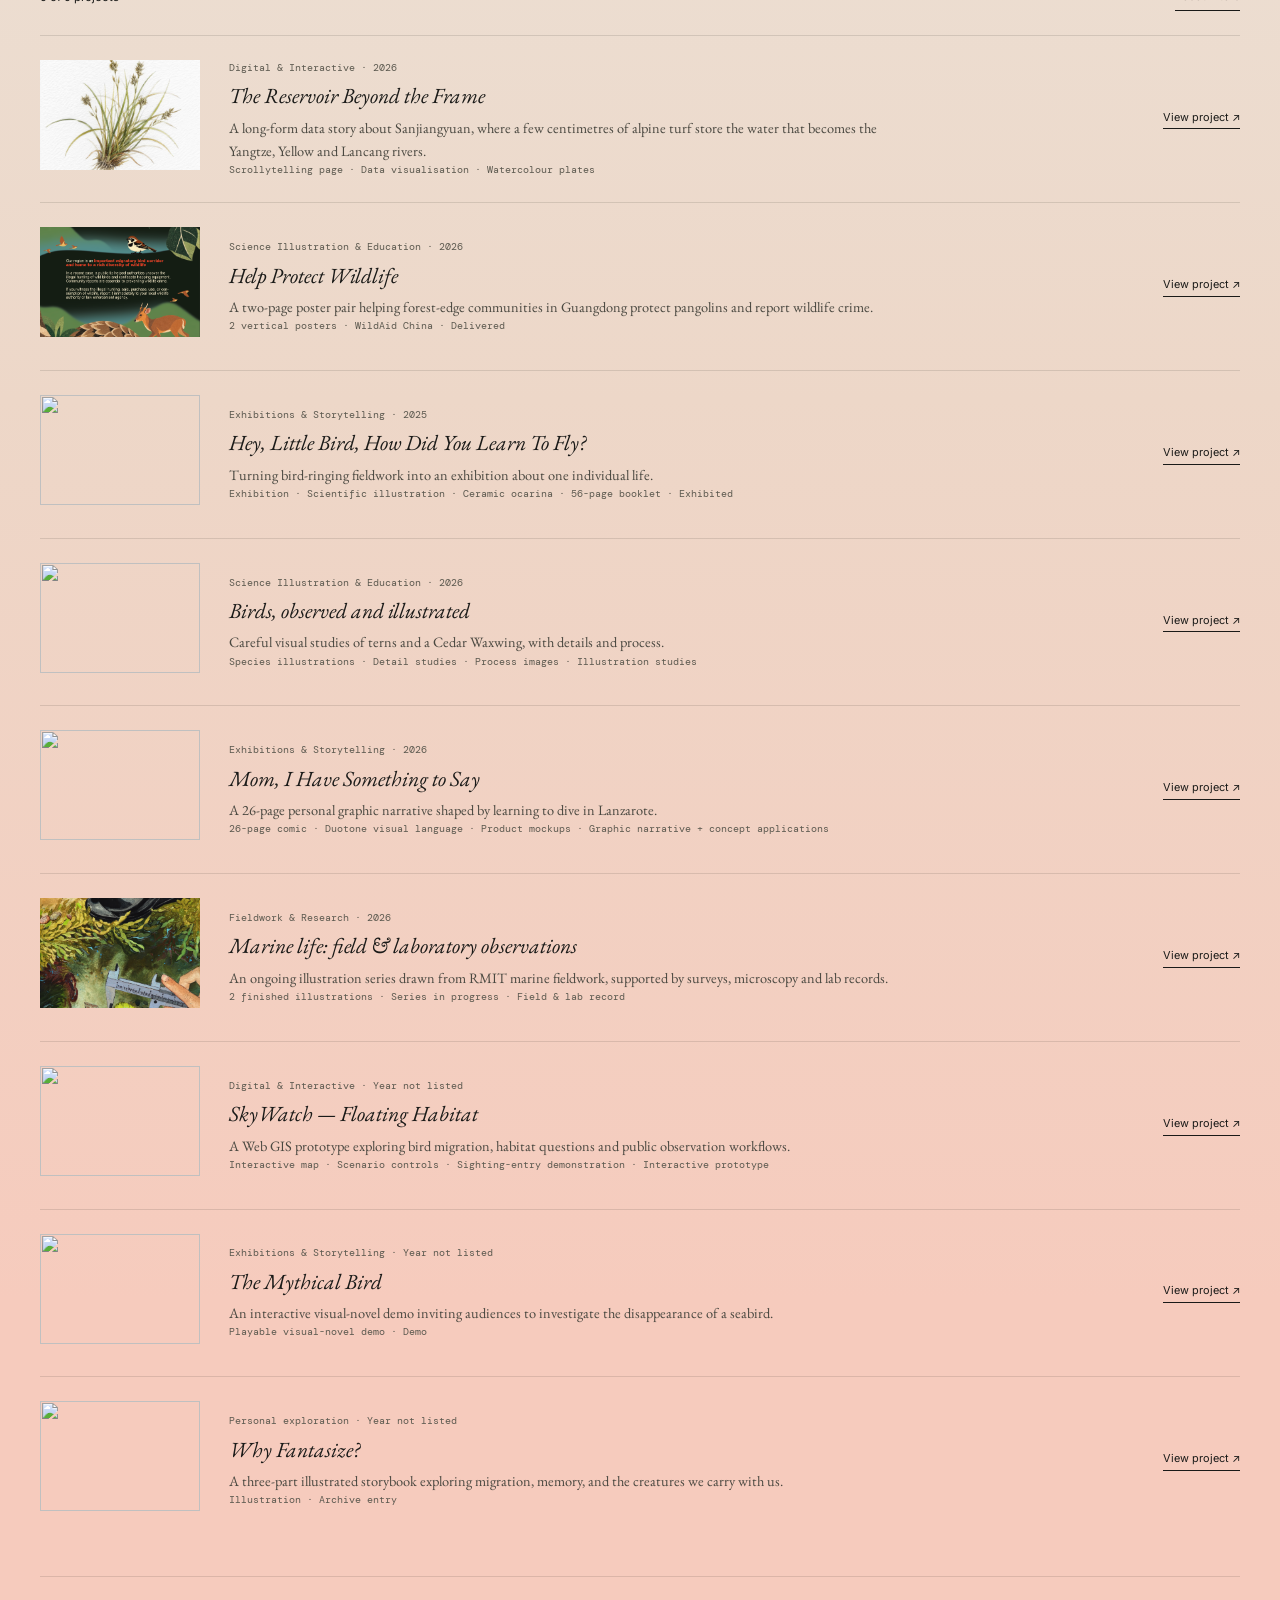
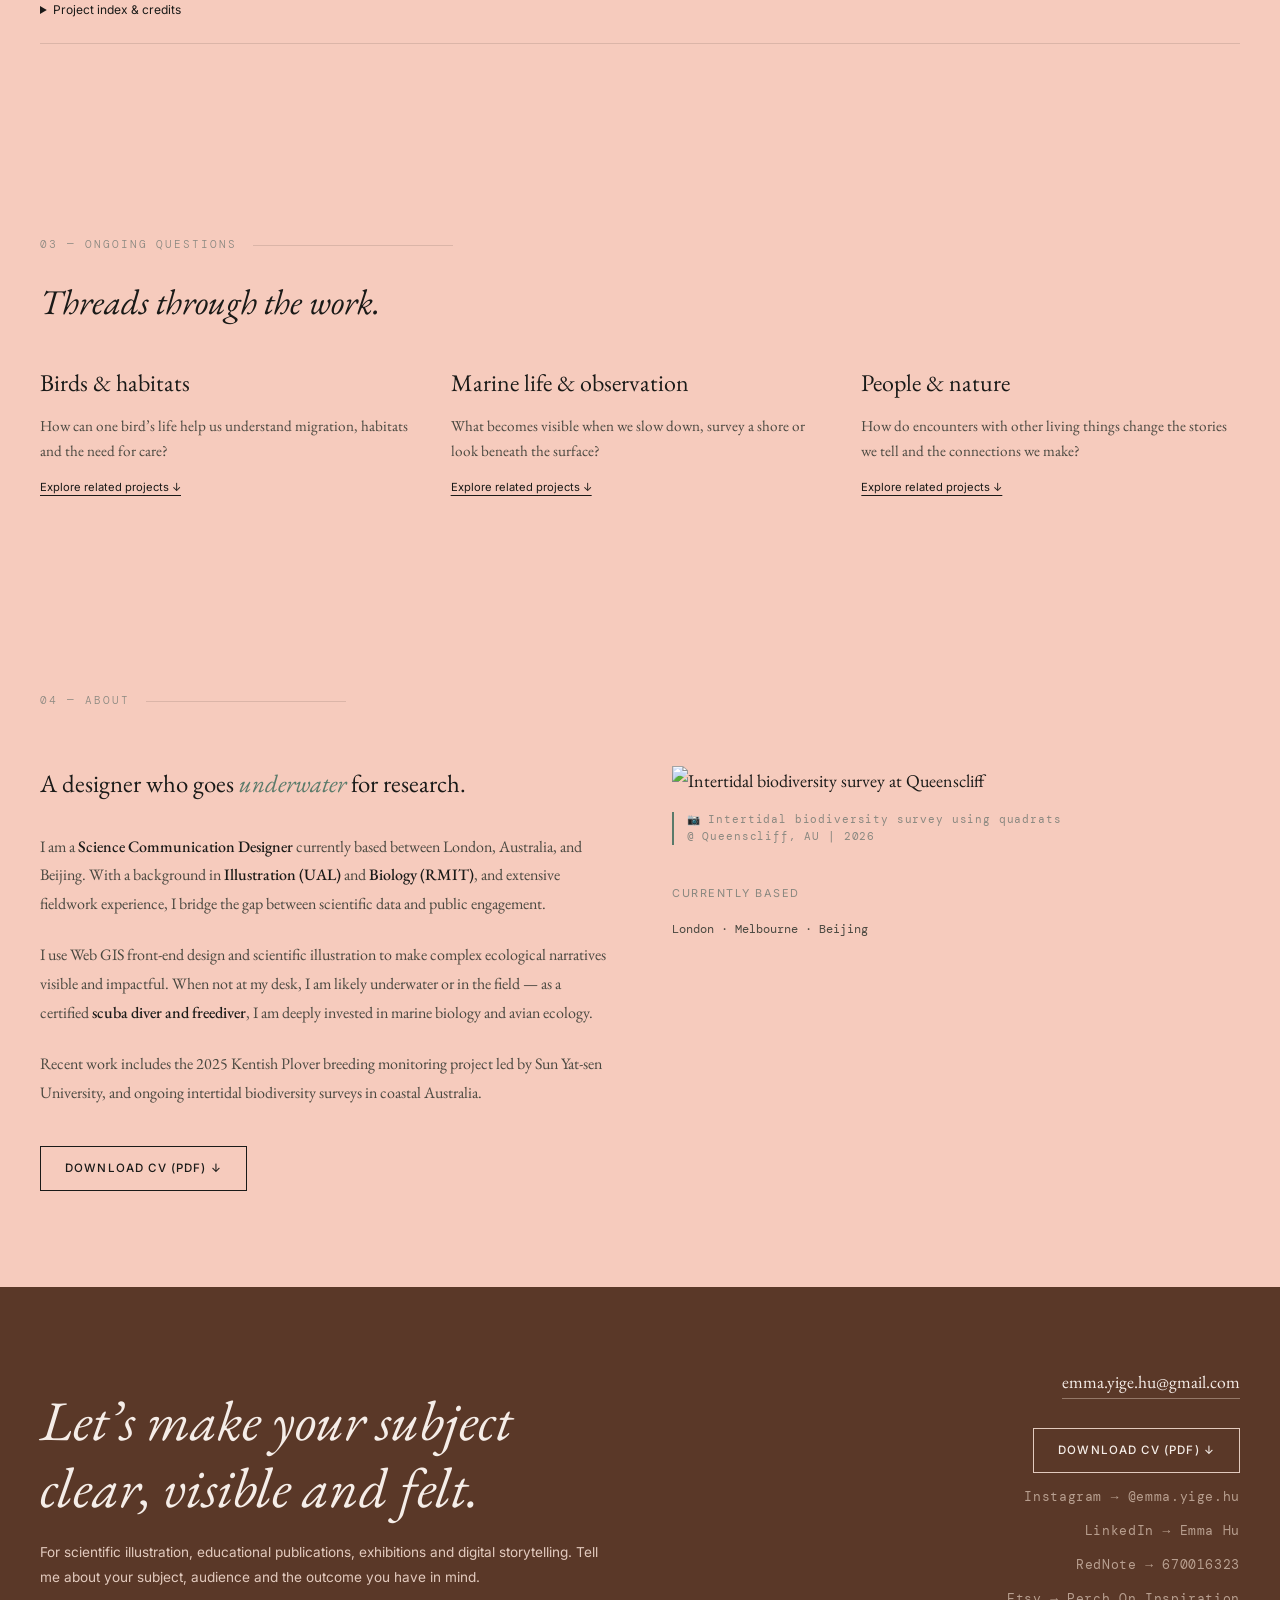
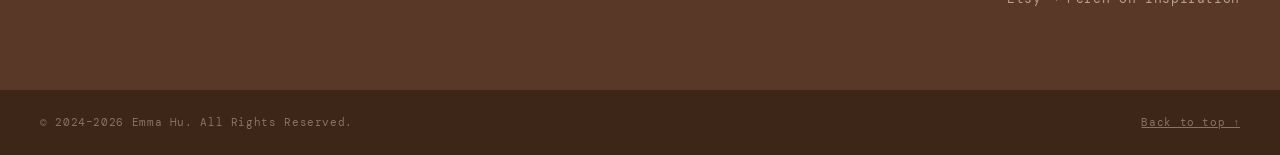
==== commit 14ea0eb1: "Add Shop nav link and Etsy contact link" ====
--- a/index.html
+++ b/index.html
@@ -584,7 +584,7 @@
 </head>
 
 <body><a class="skip-link" href="#latest">Skip to selected work</a>
-<nav aria-label="Main navigation"><a href="#home" class="nav-name">Emma Hu</a><ul class="nav-links"><li><a href="#latest">Selected work</a></li><li class="optional-nav"><a href="#archive">All projects</a></li><li class="optional-nav"><a href="#about">About</a></li><li><a href="#contact">Contact</a></li></ul></nav>
+<nav aria-label="Main navigation"><a href="#home" class="nav-name">Emma Hu</a><ul class="nav-links"><li><a href="#latest">Selected work</a></li><li class="optional-nav"><a href="#archive">All projects</a></li><li class="optional-nav"><a href="#about">About</a></li><li><a href="#contact">Contact</a></li><li><a href="https://www.etsy.com/shop/PerchOnInspiration" target="_blank" rel="noopener">Shop</a></li></ul></nav>
 <main><section class="hero" id="home"><div class="hero-map"><div id="hero-mapbox-gl" aria-label="Bird migration map background"></div></div><div class="hero-content">
 <p class="hero-eyebrow">Science Communication Designer</p><h1 class="hero-title">Emma<br><em>Hu</em></h1>
 <p class="hero-desc">I turn encounters with nature into scientific illustrations, exhibitions and interactive stories — helping people understand and connect with ecological research.</p>
@@ -664,7 +664,7 @@
 </section>
 
 
-</main><section class="contact-strip" id="contact" aria-labelledby="contact-title"><div class="contact-intro"><h2 class="contact-headline" id="contact-title">Let’s make your subject<br>clear, visible and felt.</h2><p>For scientific illustration, educational publications, exhibitions and digital storytelling. Tell me about your subject, audience and the outcome you have in mind.</p></div><div class="contact-links"><a href="mailto:emma.yige.hu@gmail.com?subject=Portfolio%20collaboration" class="contact-email">emma.yige.hu@gmail.com</a><a href="https://freight.cargo.site/m/M2934634348413049969593683345591/Emma-Hu-CV-.pdf" target="_blank" rel="noopener" class="about-cv">Download CV (PDF) ↓</a><a href="https://www.instagram.com/emma.yige.hu" class="contact-link" target="_blank" rel="noopener">Instagram → @emma.yige.hu</a><a href="https://www.linkedin.com/in/emma-hu-9b1930377/" class="contact-link" target="_blank" rel="noopener">LinkedIn → Emma Hu</a><a href="https://xhslink.com/m/8XNJQkaiog9" class="contact-link" target="_blank" rel="noopener">RedNote → 670016323</a></div></section>
+</main><section class="contact-strip" id="contact" aria-labelledby="contact-title"><div class="contact-intro"><h2 class="contact-headline" id="contact-title">Let’s make your subject<br>clear, visible and felt.</h2><p>For scientific illustration, educational publications, exhibitions and digital storytelling. Tell me about your subject, audience and the outcome you have in mind.</p></div><div class="contact-links"><a href="mailto:emma.yige.hu@gmail.com?subject=Portfolio%20collaboration" class="contact-email">emma.yige.hu@gmail.com</a><a href="https://freight.cargo.site/m/M2934634348413049969593683345591/Emma-Hu-CV-.pdf" target="_blank" rel="noopener" class="about-cv">Download CV (PDF) ↓</a><a href="https://www.instagram.com/emma.yige.hu" class="contact-link" target="_blank" rel="noopener">Instagram → @emma.yige.hu</a><a href="https://www.linkedin.com/in/emma-hu-9b1930377/" class="contact-link" target="_blank" rel="noopener">LinkedIn → Emma Hu</a><a href="https://xhslink.com/m/8XNJQkaiog9" class="contact-link" target="_blank" rel="noopener">RedNote → 670016323</a><a href="https://www.etsy.com/shop/PerchOnInspiration" class="contact-link" target="_blank" rel="noopener">Etsy → Perch On Inspiration</a></div></section>
 <footer><span>© 2024–2026 Emma Hu. All Rights Reserved.</span><a href="#home" style="color:inherit">Back to top ↑</a></footer>
 <script src="portfolio.js" defer></script><script src="https://api.mapbox.com/mapbox-gl-js/v3.3.0/mapbox-gl.js"></script>
 <script>
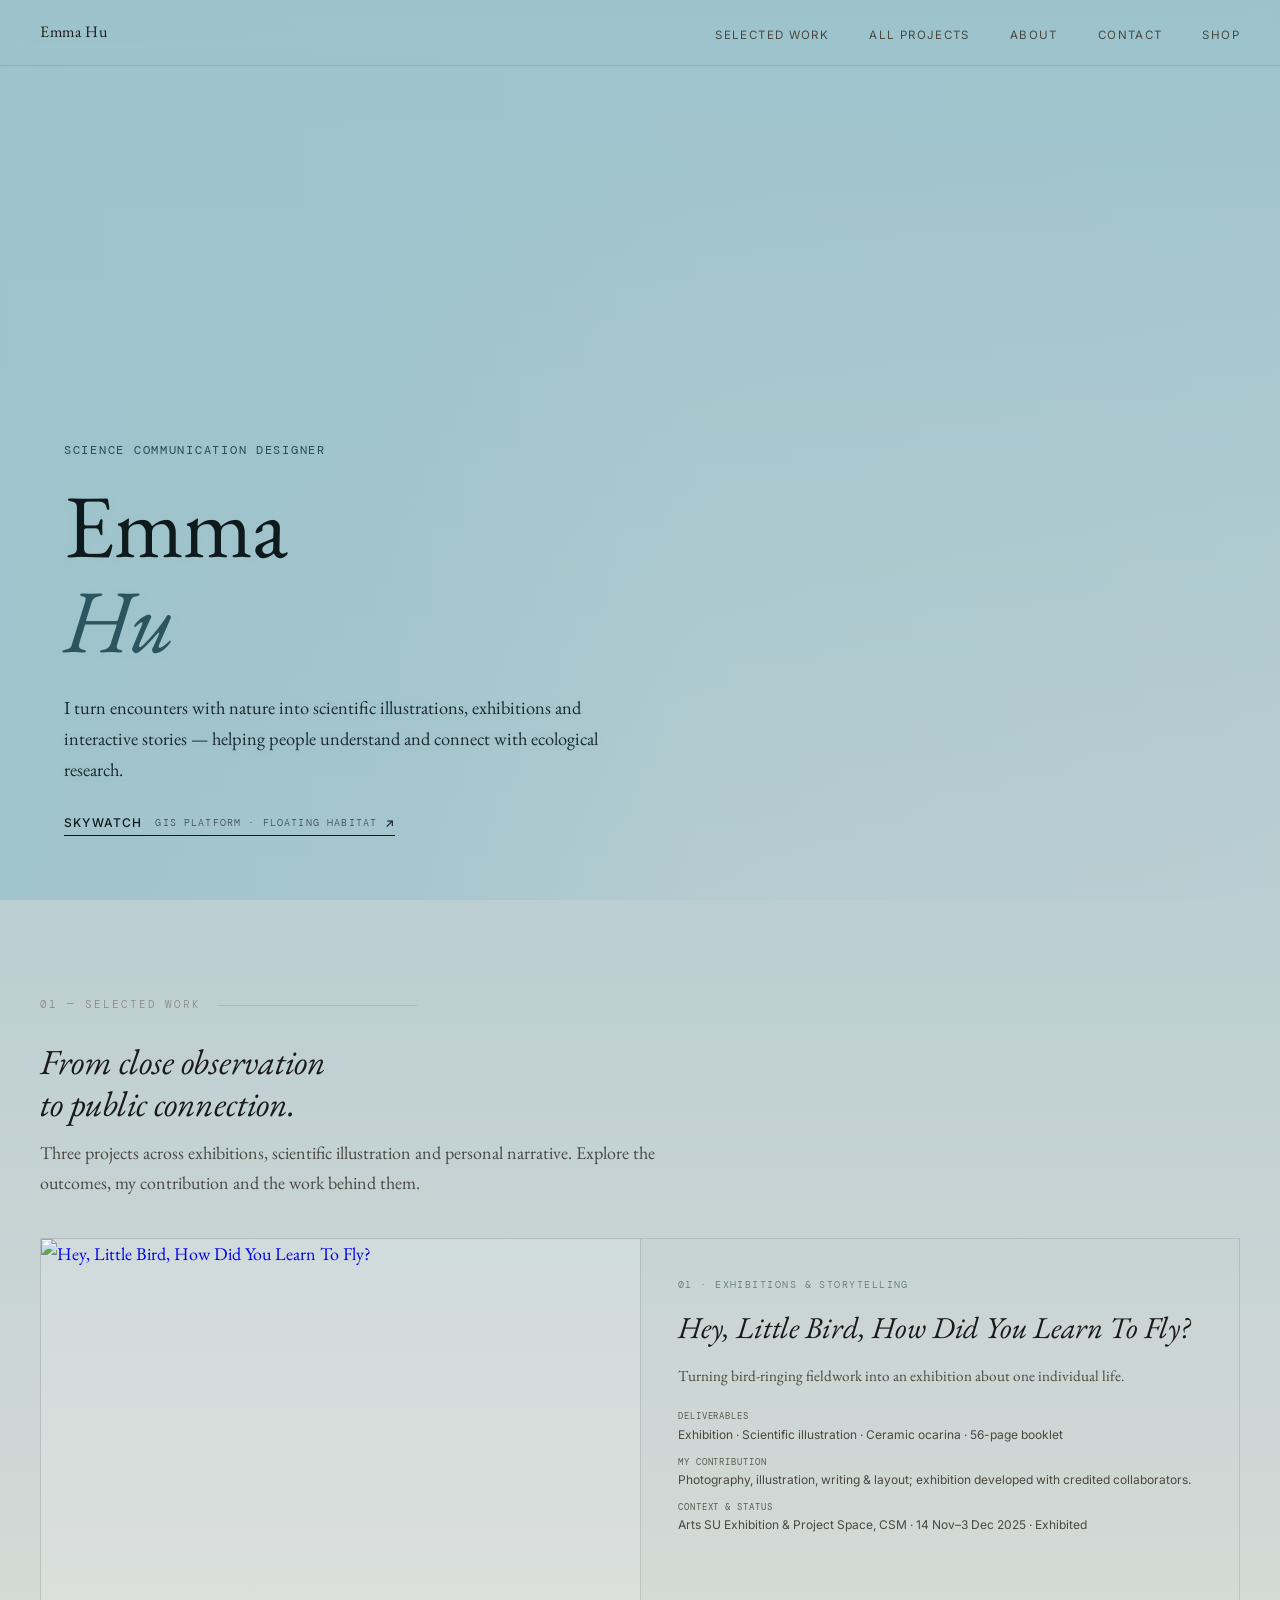
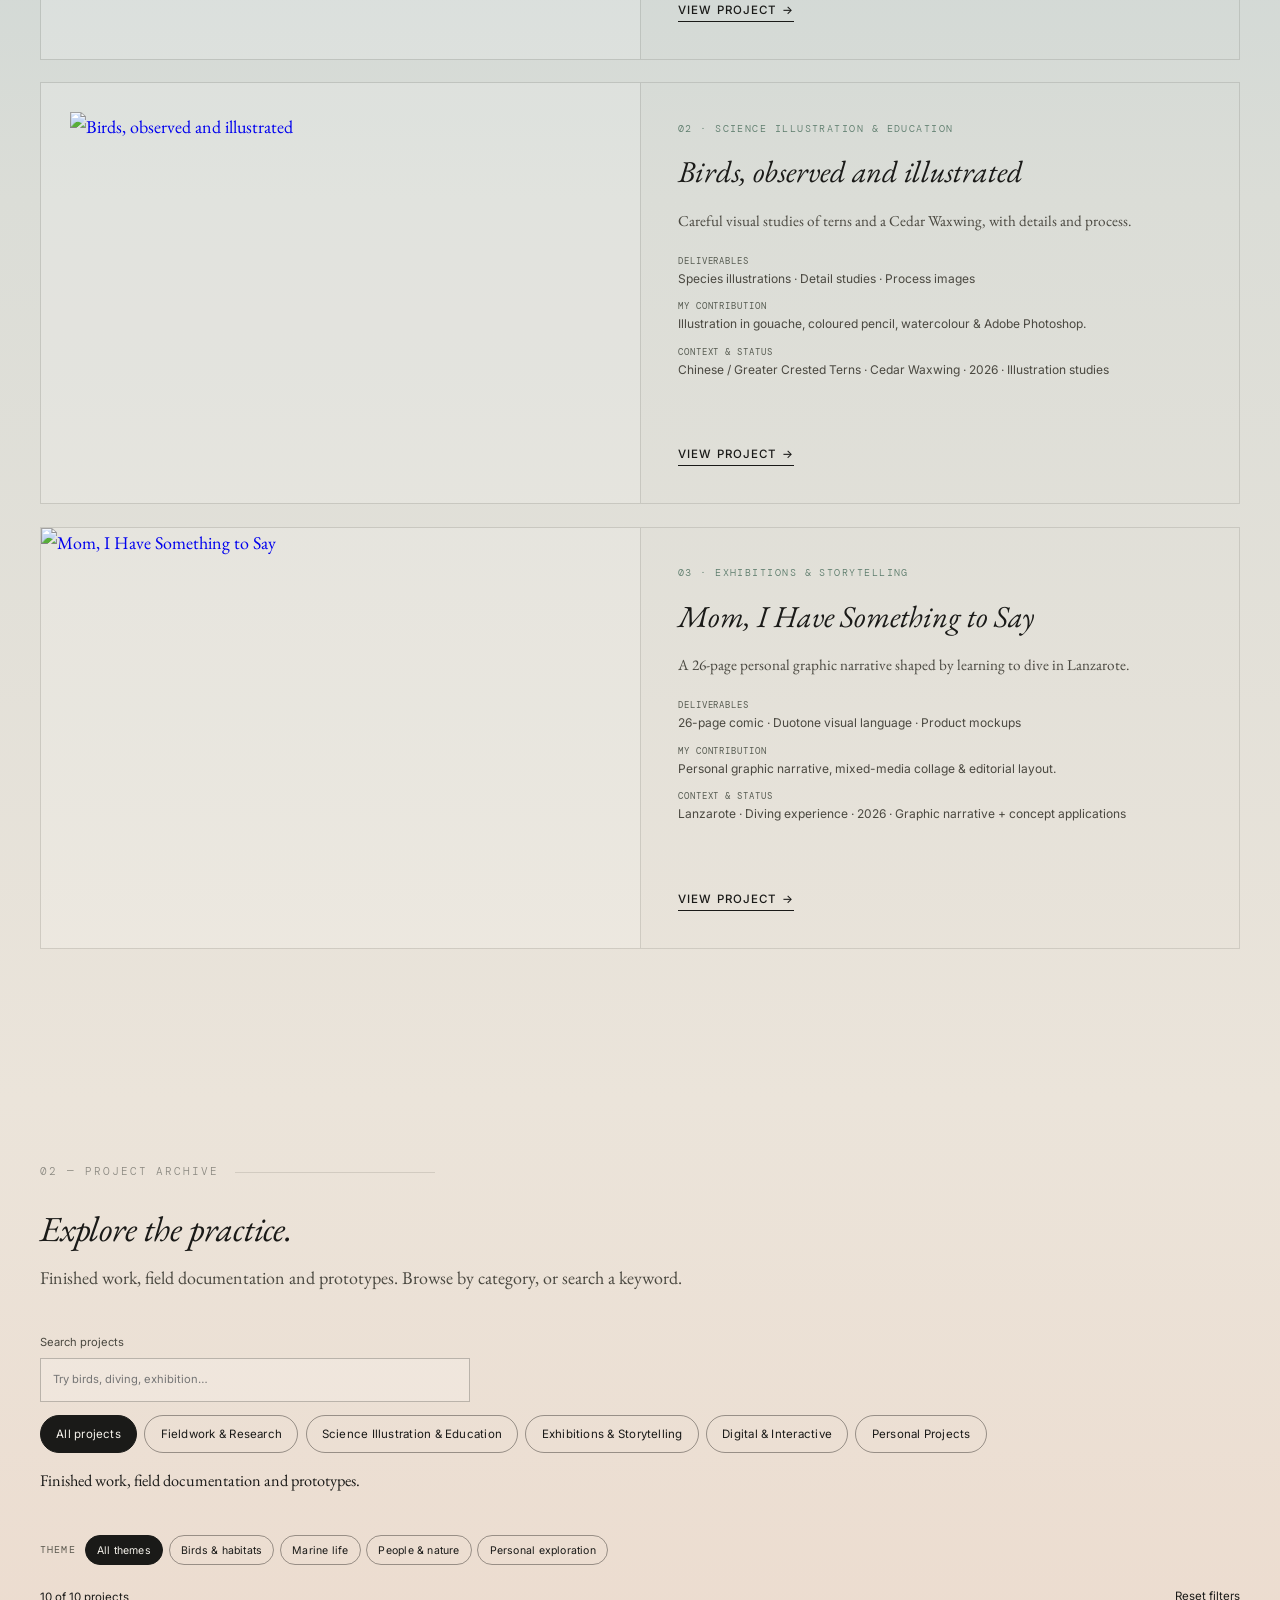
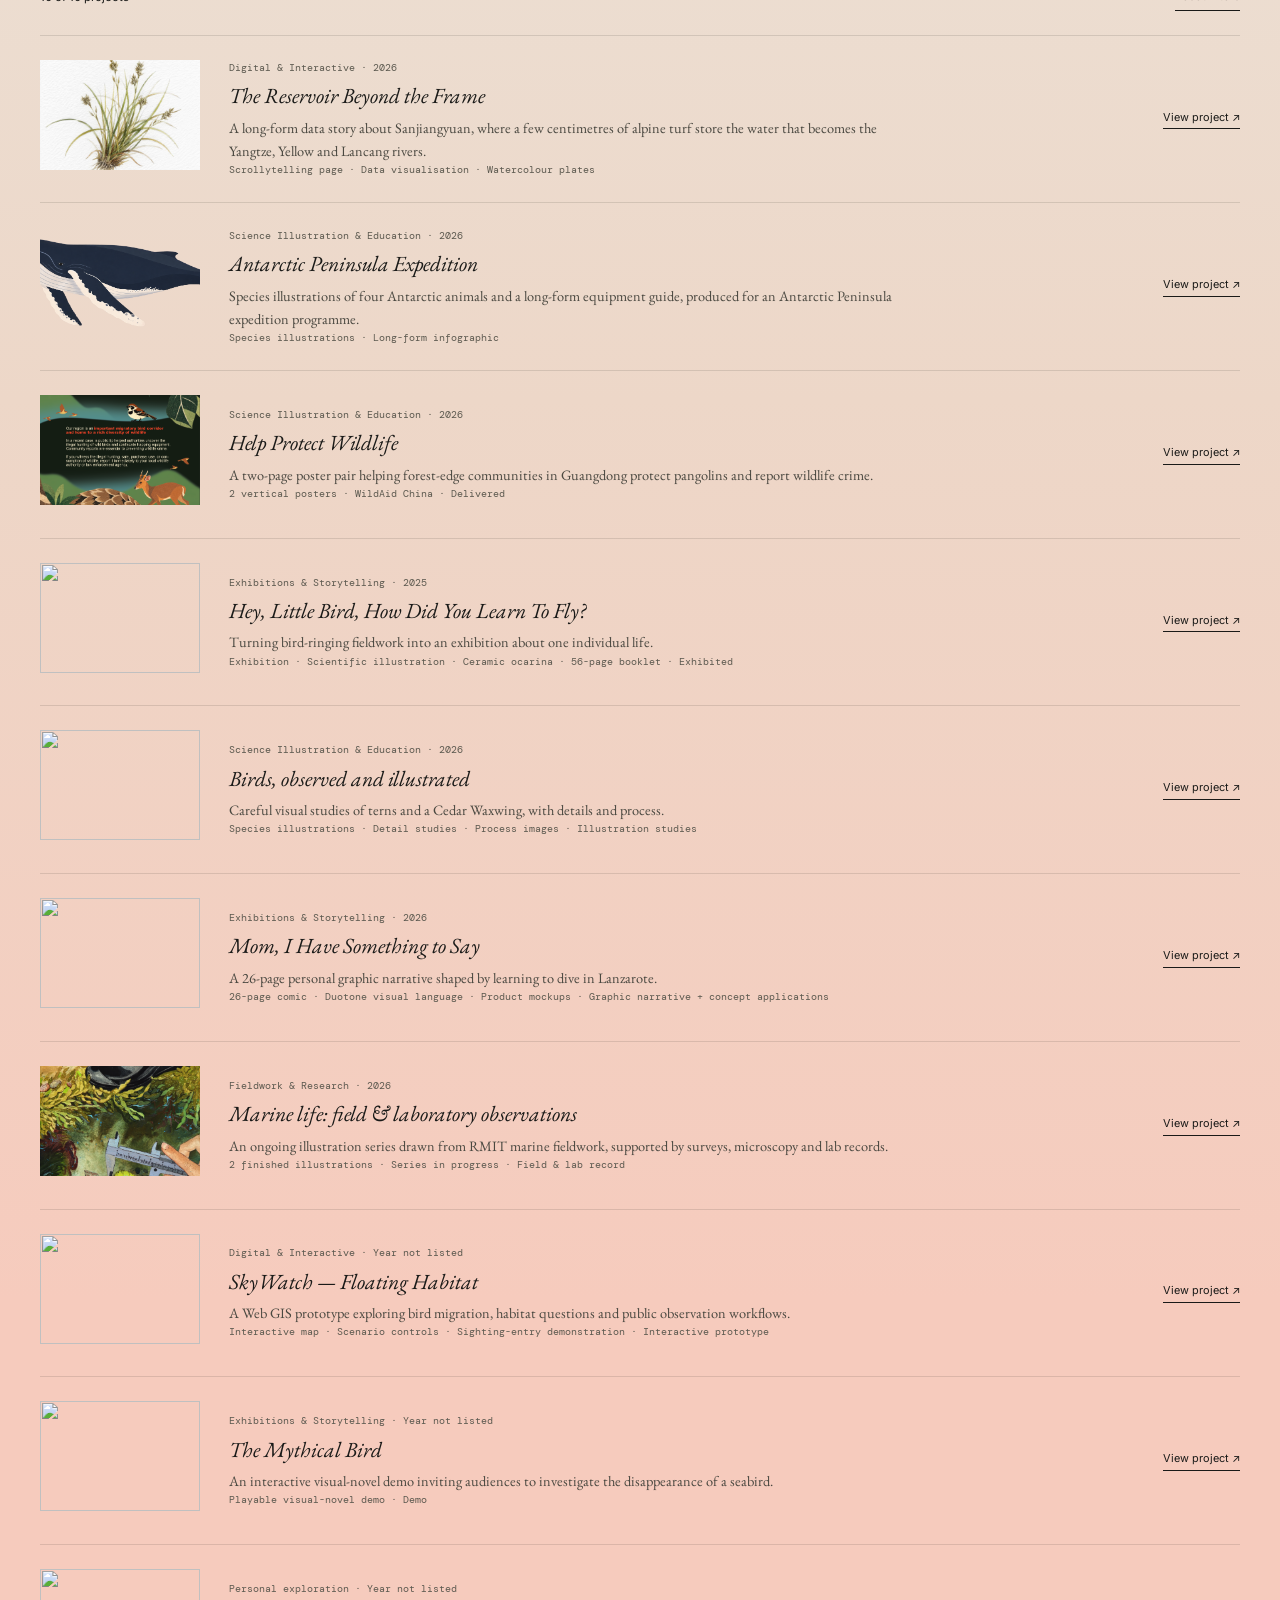
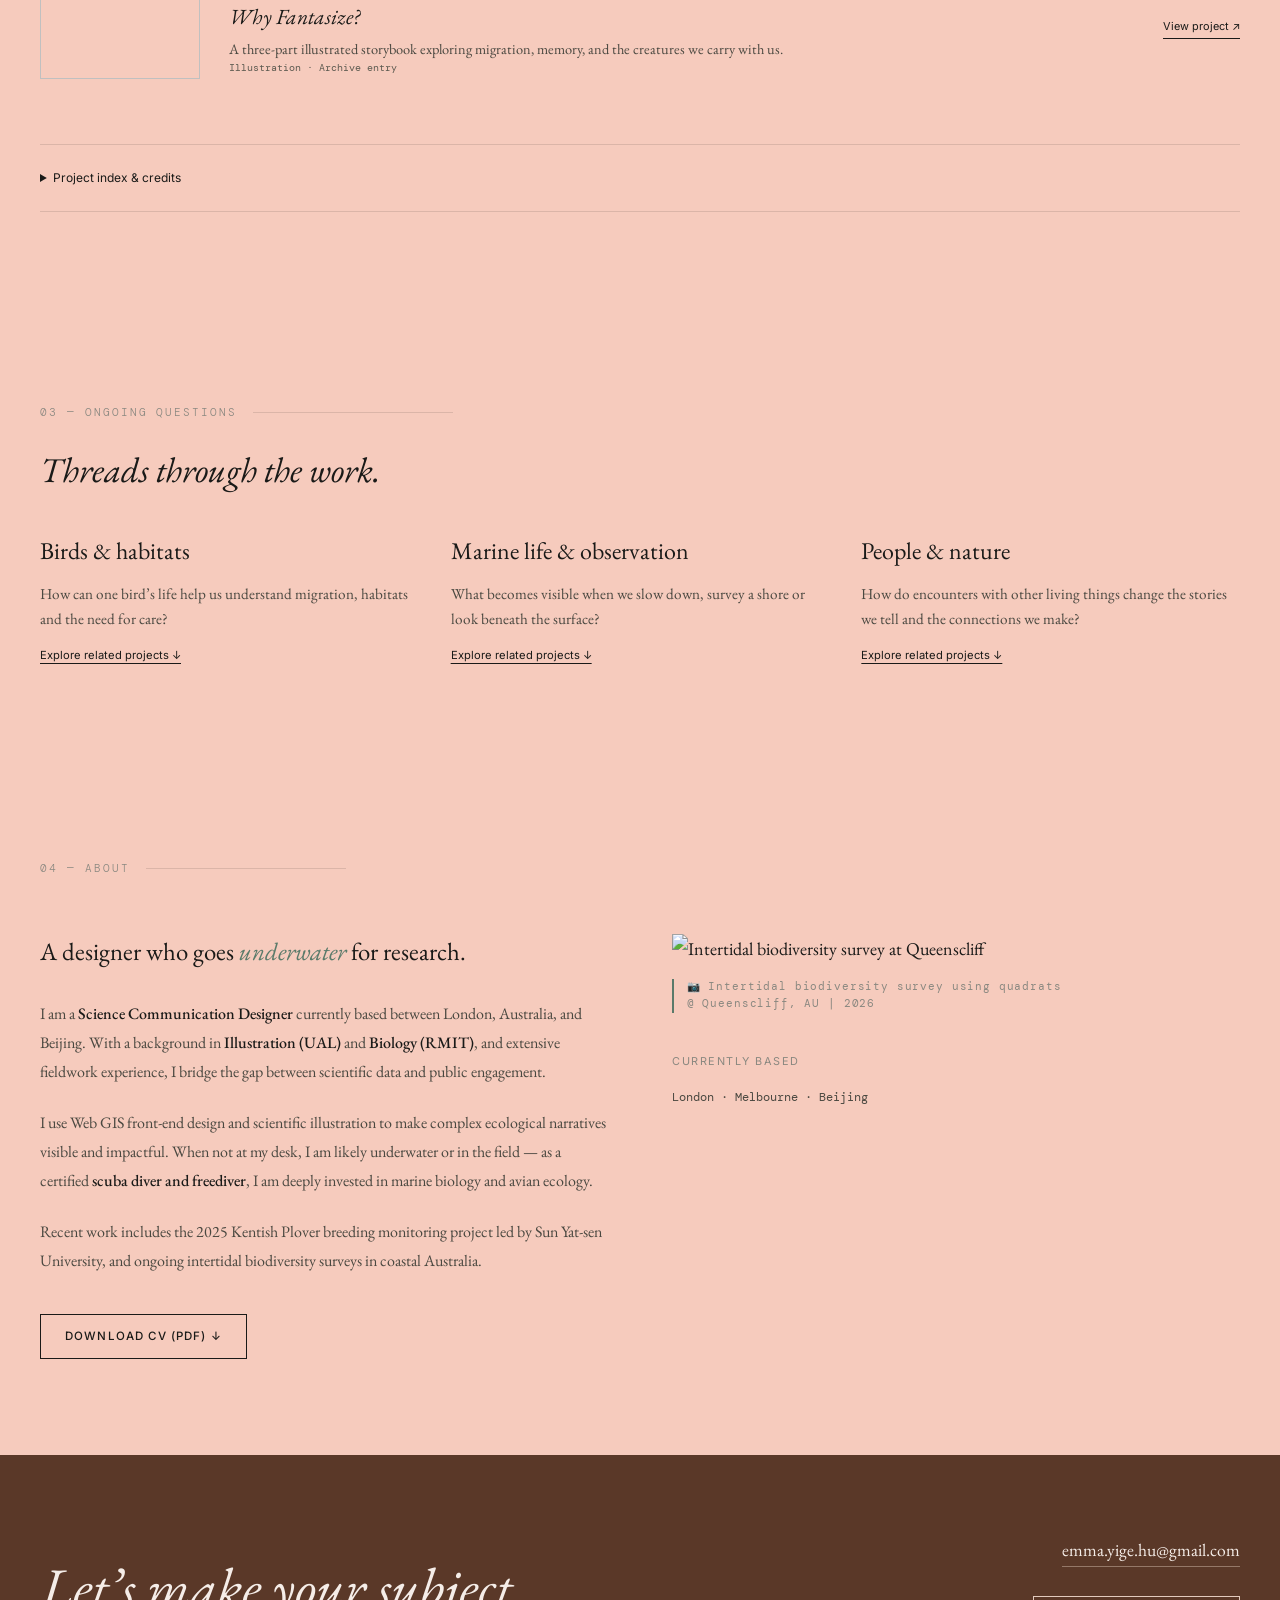
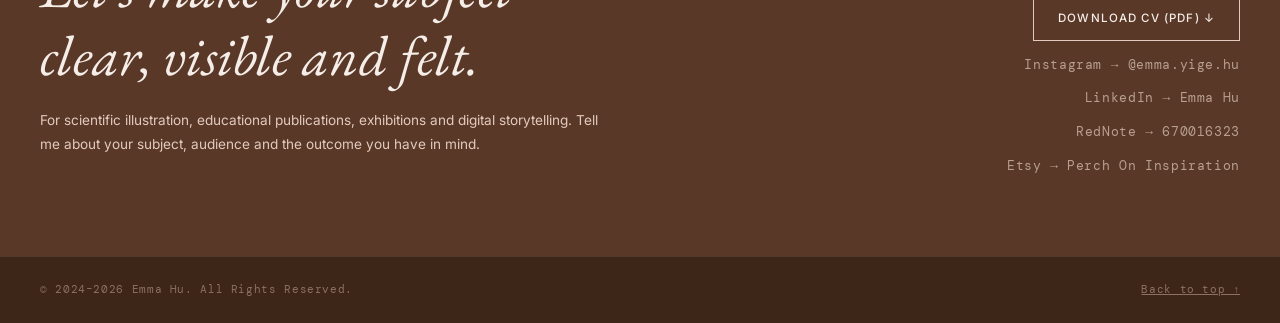
==== commit 8d27583d: "Add Antarctic Peninsula project page and homepage Archive card" ====
--- a/index.html
+++ b/index.html
@@ -617,7 +617,7 @@
 </div>
 </div>
 <div class="archive-summary"><p id="archive-count" role="status" aria-live="polite">9 projects</p><button type="button" class="text-button" id="reset-filters">Reset filters</button></div>
-<div id="archive-list"><article class="archive-card" data-purpose="act|explain" data-theme="connection" data-medium="digital"><a href="index-2.html" tabindex="-1" aria-hidden="true"><img class="archive-image" loading="lazy" src="sanjiangyuan-cover.jpg" alt=""></a><div><div class="archive-meta">Digital &amp; Interactive · 2026</div><a href="index-2.html"><h3>The Reservoir Beyond the Frame</h3></a><p>A long-form data story about Sanjiangyuan, where a few centimetres of alpine turf store the water that becomes the Yangtze, Yellow and Lancang rivers.</p><div class="archive-meta">Scrollytelling page · Data visualisation · Watercolour plates</div></div><a href="index-2.html" class="archive-link" aria-label="View The Reservoir Beyond the Frame">View project ↗</a></article><article class="archive-card" data-purpose="explain|connect" data-theme="connection" data-medium="digital|print"><a href="project-07.html" tabindex="-1" aria-hidden="true"><img class="archive-image" loading="lazy" src="wildaid-poster-1.png" alt=""></a><div><div class="archive-meta">Science Illustration &amp; Education · 2026</div><a href="project-07.html"><h3>Help Protect Wildlife</h3></a><p>A two-page poster pair helping forest-edge communities in Guangdong protect pangolins and report wildlife crime.</p><div class="archive-meta">2 vertical posters · WildAid China · Delivered</div></div><a href="project-07.html" class="archive-link" aria-label="View Help Protect Wildlife">View project ↗</a></article><article class="archive-card" data-purpose="connect|explain" data-theme="birds|connection" data-medium="digital|photography|ceramics|print"><a href="project-03.html" tabindex="-1" aria-hidden="true"><img class="archive-image" loading="lazy" src="heylittlebird.jpg" alt=""></a><div><div class="archive-meta">Exhibitions &amp; Storytelling · 2025</div><a href="project-03.html"><h3>Hey, Little Bird, How Did You Learn To Fly?</h3></a><p>Turning bird-ringing fieldwork into an exhibition about one individual life.</p><div class="archive-meta">Exhibition · Scientific illustration · Ceramic ocarina · 56-page booklet · Exhibited</div></div><a href="project-03.html" class="archive-link" aria-label="View Hey, Little Bird, How Did You Learn To Fly?">View project ↗</a></article><article class="archive-card" data-purpose="explain|record" data-theme="birds" data-medium="painting|digital"><a href="project-01.html" tabindex="-1" aria-hidden="true"><img class="archive-image" loading="lazy" src="scientific%20illustration2.png" alt=""></a><div><div class="archive-meta">Science Illustration &amp; Education · 2026</div><a href="project-01.html"><h3>Birds, observed and illustrated</h3></a><p>Careful visual studies of terns and a Cedar Waxwing, with details and process.</p><div class="archive-meta">Species illustrations · Detail studies · Process images · Illustration studies</div></div><a href="project-01.html" class="archive-link" aria-label="View Birds, observed and illustrated">View project ↗</a></article><article class="archive-card" data-purpose="connect" data-theme="marine|connection" data-medium="painting|digital|print"><a href="project-06.html" tabindex="-1" aria-hidden="true"><img class="archive-image" loading="lazy" src="comic-01.jpg" alt=""></a><div><div class="archive-meta">Exhibitions &amp; Storytelling · 2026</div><a href="project-06.html"><h3>Mom, I Have Something to Say</h3></a><p>A 26-page personal graphic narrative shaped by learning to dive in Lanzarote.</p><div class="archive-meta">26-page comic · Duotone visual language · Product mockups · Graphic narrative + concept applications</div></div><a href="project-06.html" class="archive-link" aria-label="View Mom, I Have Something to Say">View project ↗</a></article><article class="archive-card" data-purpose="record|explain" data-theme="marine" data-medium="painting|drawing|digital"><a href="project-02.html" tabindex="-1" aria-hidden="true"><img class="archive-image" loading="lazy" src="rmit-marine-illustration-1.png" alt=""></a><div><div class="archive-meta">Fieldwork &amp; Research · 2026</div><a href="project-02.html"><h3>Marine life: field &amp; laboratory observations</h3></a><p>An ongoing illustration series drawn from RMIT marine fieldwork, supported by surveys, microscopy and lab records.</p><div class="archive-meta">2 finished illustrations · Series in progress · Field &amp; lab record</div></div><a href="project-02.html" class="archive-link" aria-label="View Marine life: field &amp; laboratory observations">View project ↗</a></article><article class="archive-card" data-purpose="act|explain" data-theme="birds" data-medium="digital"><a href="skywatch.html" tabindex="-1" aria-hidden="true"><img class="archive-image" loading="lazy" src="5.png" alt=""></a><div><div class="archive-meta">Digital &amp; Interactive · Year not listed</div><a href="skywatch.html"><h3>SkyWatch — Floating Habitat</h3></a><p>A Web GIS prototype exploring bird migration, habitat questions and public observation workflows.</p><div class="archive-meta">Interactive map · Scenario controls · Sighting-entry demonstration · Interactive prototype</div></div><a href="skywatch.html" class="archive-link" aria-label="View SkyWatch — Floating Habitat">View project ↗</a></article><article class="archive-card" data-purpose="connect|explain" data-theme="birds|connection" data-medium="digital"><a href="project-00.html" tabindex="-1" aria-hidden="true"><img class="archive-image" loading="lazy" src="4.png" alt=""></a><div><div class="archive-meta">Exhibitions &amp; Storytelling · Year not listed</div><a href="project-00.html"><h3>The Mythical Bird</h3></a><p>An interactive visual-novel demo inviting audiences to investigate the disappearance of a seabird.</p><div class="archive-meta">Playable visual-novel demo · Demo</div></div><a href="project-00.html" class="archive-link" aria-label="View The Mythical Bird">View project ↗</a></article><article class="archive-card" data-purpose="exploration" data-theme="exploration" data-medium="drawing"><a href="project-05.html" tabindex="-1" aria-hidden="true"><img class="archive-image" loading="lazy" src="6.png" alt=""></a><div><div class="archive-meta">Personal exploration · Year not listed</div><a href="project-05.html"><h3>Why Fantasize?</h3></a><p>A three-part illustrated storybook exploring migration, memory, and the creatures we carry with us.</p><div class="archive-meta">Illustration · Archive entry</div></div><a href="project-05.html" class="archive-link" aria-label="View Why Fantasize?">View project ↗</a></article></div><p class="no-results" id="no-results" hidden>No projects match these filters. Try another theme or reset the filters.</p>
+<div id="archive-list"><article class="archive-card" data-purpose="act|explain" data-theme="connection" data-medium="digital"><a href="index-2.html" tabindex="-1" aria-hidden="true"><img class="archive-image" loading="lazy" src="sanjiangyuan-cover.jpg" alt=""></a><div><div class="archive-meta">Digital &amp; Interactive · 2026</div><a href="index-2.html"><h3>The Reservoir Beyond the Frame</h3></a><p>A long-form data story about Sanjiangyuan, where a few centimetres of alpine turf store the water that becomes the Yangtze, Yellow and Lancang rivers.</p><div class="archive-meta">Scrollytelling page · Data visualisation · Watercolour plates</div></div><a href="index-2.html" class="archive-link" aria-label="View The Reservoir Beyond the Frame">View project ↗</a></article><article class="archive-card" data-purpose="explain" data-theme="marine" data-medium="digital|print"><a href="project-08.html" tabindex="-1" aria-hidden="true"><img class="archive-image" loading="lazy" src="antarctic-humpback-whale.png" alt=""></a><div><div class="archive-meta">Science Illustration &amp; Education · 2026</div><a href="project-08.html"><h3>Antarctic Peninsula Expedition</h3></a><p>Species illustrations of four Antarctic animals and a long-form equipment guide, produced for an Antarctic Peninsula expedition programme.</p><div class="archive-meta">Species illustrations · Long-form infographic</div></div><a href="project-08.html" class="archive-link" aria-label="View Antarctic Peninsula Expedition">View project ↗</a></article><article class="archive-card" data-purpose="explain|connect" data-theme="connection" data-medium="digital|print"><a href="project-07.html" tabindex="-1" aria-hidden="true"><img class="archive-image" loading="lazy" src="wildaid-poster-1.png" alt=""></a><div><div class="archive-meta">Science Illustration &amp; Education · 2026</div><a href="project-07.html"><h3>Help Protect Wildlife</h3></a><p>A two-page poster pair helping forest-edge communities in Guangdong protect pangolins and report wildlife crime.</p><div class="archive-meta">2 vertical posters · WildAid China · Delivered</div></div><a href="project-07.html" class="archive-link" aria-label="View Help Protect Wildlife">View project ↗</a></article><article class="archive-card" data-purpose="connect|explain" data-theme="birds|connection" data-medium="digital|photography|ceramics|print"><a href="project-03.html" tabindex="-1" aria-hidden="true"><img class="archive-image" loading="lazy" src="heylittlebird.jpg" alt=""></a><div><div class="archive-meta">Exhibitions &amp; Storytelling · 2025</div><a href="project-03.html"><h3>Hey, Little Bird, How Did You Learn To Fly?</h3></a><p>Turning bird-ringing fieldwork into an exhibition about one individual life.</p><div class="archive-meta">Exhibition · Scientific illustration · Ceramic ocarina · 56-page booklet · Exhibited</div></div><a href="project-03.html" class="archive-link" aria-label="View Hey, Little Bird, How Did You Learn To Fly?">View project ↗</a></article><article class="archive-card" data-purpose="explain|record" data-theme="birds" data-medium="painting|digital"><a href="project-01.html" tabindex="-1" aria-hidden="true"><img class="archive-image" loading="lazy" src="scientific%20illustration2.png" alt=""></a><div><div class="archive-meta">Science Illustration &amp; Education · 2026</div><a href="project-01.html"><h3>Birds, observed and illustrated</h3></a><p>Careful visual studies of terns and a Cedar Waxwing, with details and process.</p><div class="archive-meta">Species illustrations · Detail studies · Process images · Illustration studies</div></div><a href="project-01.html" class="archive-link" aria-label="View Birds, observed and illustrated">View project ↗</a></article><article class="archive-card" data-purpose="connect" data-theme="marine|connection" data-medium="painting|digital|print"><a href="project-06.html" tabindex="-1" aria-hidden="true"><img class="archive-image" loading="lazy" src="comic-01.jpg" alt=""></a><div><div class="archive-meta">Exhibitions &amp; Storytelling · 2026</div><a href="project-06.html"><h3>Mom, I Have Something to Say</h3></a><p>A 26-page personal graphic narrative shaped by learning to dive in Lanzarote.</p><div class="archive-meta">26-page comic · Duotone visual language · Product mockups · Graphic narrative + concept applications</div></div><a href="project-06.html" class="archive-link" aria-label="View Mom, I Have Something to Say">View project ↗</a></article><article class="archive-card" data-purpose="record|explain" data-theme="marine" data-medium="painting|drawing|digital"><a href="project-02.html" tabindex="-1" aria-hidden="true"><img class="archive-image" loading="lazy" src="rmit-marine-illustration-1.png" alt=""></a><div><div class="archive-meta">Fieldwork &amp; Research · 2026</div><a href="project-02.html"><h3>Marine life: field &amp; laboratory observations</h3></a><p>An ongoing illustration series drawn from RMIT marine fieldwork, supported by surveys, microscopy and lab records.</p><div class="archive-meta">2 finished illustrations · Series in progress · Field &amp; lab record</div></div><a href="project-02.html" class="archive-link" aria-label="View Marine life: field &amp; laboratory observations">View project ↗</a></article><article class="archive-card" data-purpose="act|explain" data-theme="birds" data-medium="digital"><a href="skywatch.html" tabindex="-1" aria-hidden="true"><img class="archive-image" loading="lazy" src="5.png" alt=""></a><div><div class="archive-meta">Digital &amp; Interactive · Year not listed</div><a href="skywatch.html"><h3>SkyWatch — Floating Habitat</h3></a><p>A Web GIS prototype exploring bird migration, habitat questions and public observation workflows.</p><div class="archive-meta">Interactive map · Scenario controls · Sighting-entry demonstration · Interactive prototype</div></div><a href="skywatch.html" class="archive-link" aria-label="View SkyWatch — Floating Habitat">View project ↗</a></article><article class="archive-card" data-purpose="connect|explain" data-theme="birds|connection" data-medium="digital"><a href="project-00.html" tabindex="-1" aria-hidden="true"><img class="archive-image" loading="lazy" src="4.png" alt=""></a><div><div class="archive-meta">Exhibitions &amp; Storytelling · Year not listed</div><a href="project-00.html"><h3>The Mythical Bird</h3></a><p>An interactive visual-novel demo inviting audiences to investigate the disappearance of a seabird.</p><div class="archive-meta">Playable visual-novel demo · Demo</div></div><a href="project-00.html" class="archive-link" aria-label="View The Mythical Bird">View project ↗</a></article><article class="archive-card" data-purpose="exploration" data-theme="exploration" data-medium="drawing"><a href="project-05.html" tabindex="-1" aria-hidden="true"><img class="archive-image" loading="lazy" src="6.png" alt=""></a><div><div class="archive-meta">Personal exploration · Year not listed</div><a href="project-05.html"><h3>Why Fantasize?</h3></a><p>A three-part illustrated storybook exploring migration, memory, and the creatures we carry with us.</p><div class="archive-meta">Illustration · Archive entry</div></div><a href="project-05.html" class="archive-link" aria-label="View Why Fantasize?">View project ↗</a></article></div><p class="no-results" id="no-results" hidden>No projects match these filters. Try another theme or reset the filters.</p>
 <div class="singles" id="singles" hidden>
 <div class="section-label">Singles &amp; Posters</div>
 <p class="singles-note">Single illustrations and poster pairs. Select any piece to view it full size.</p>
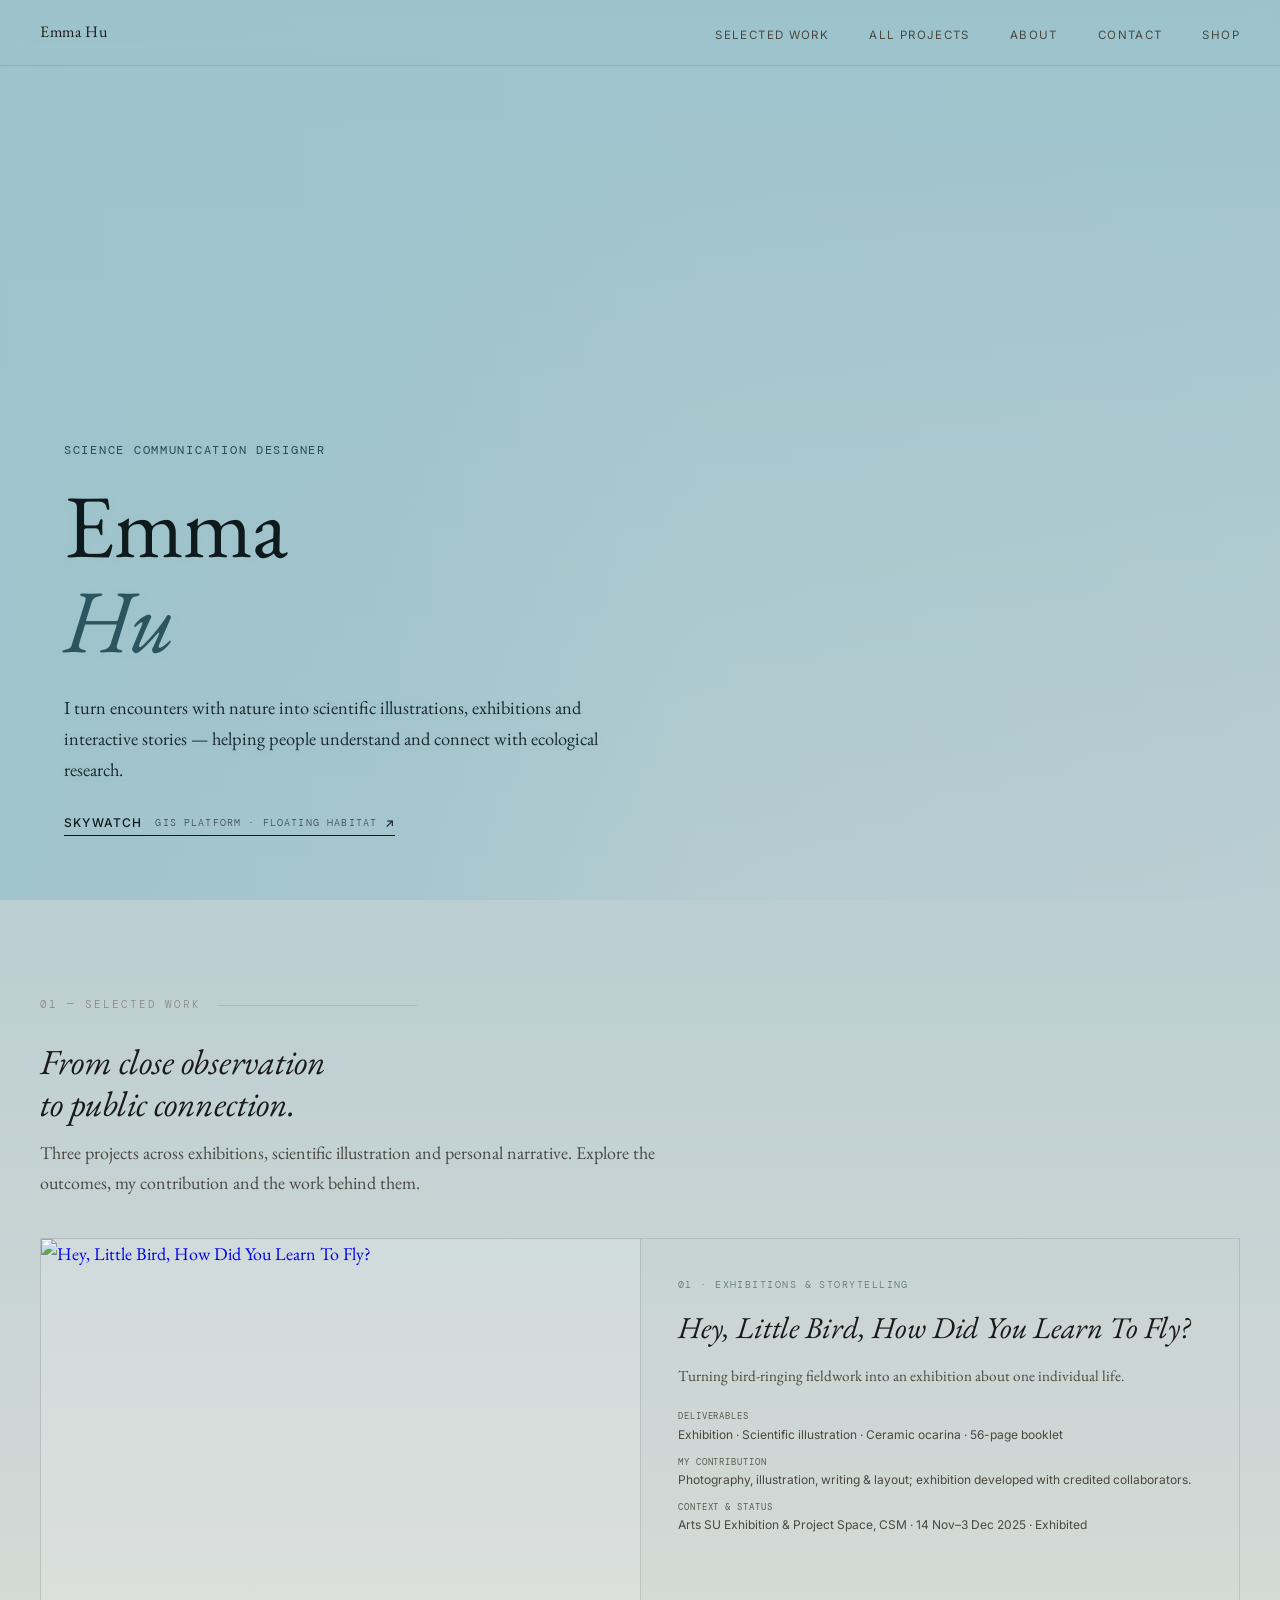
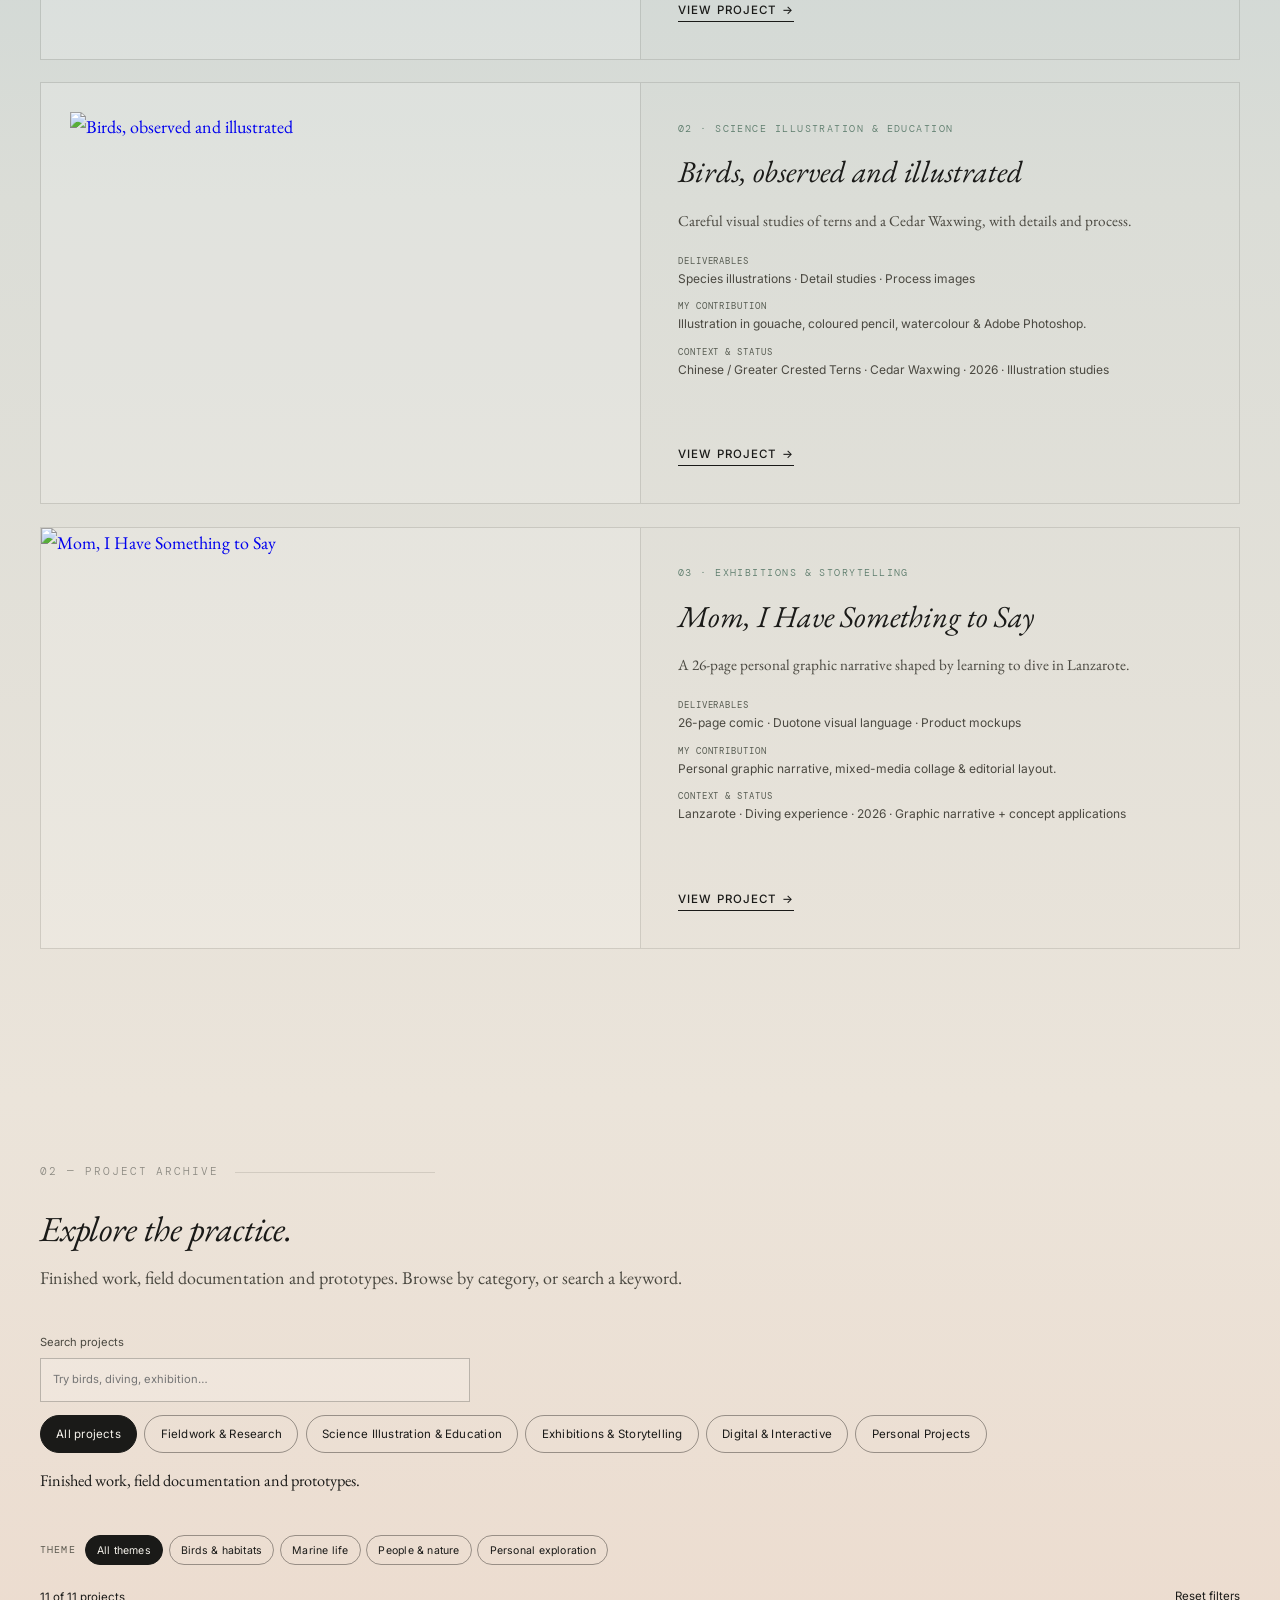
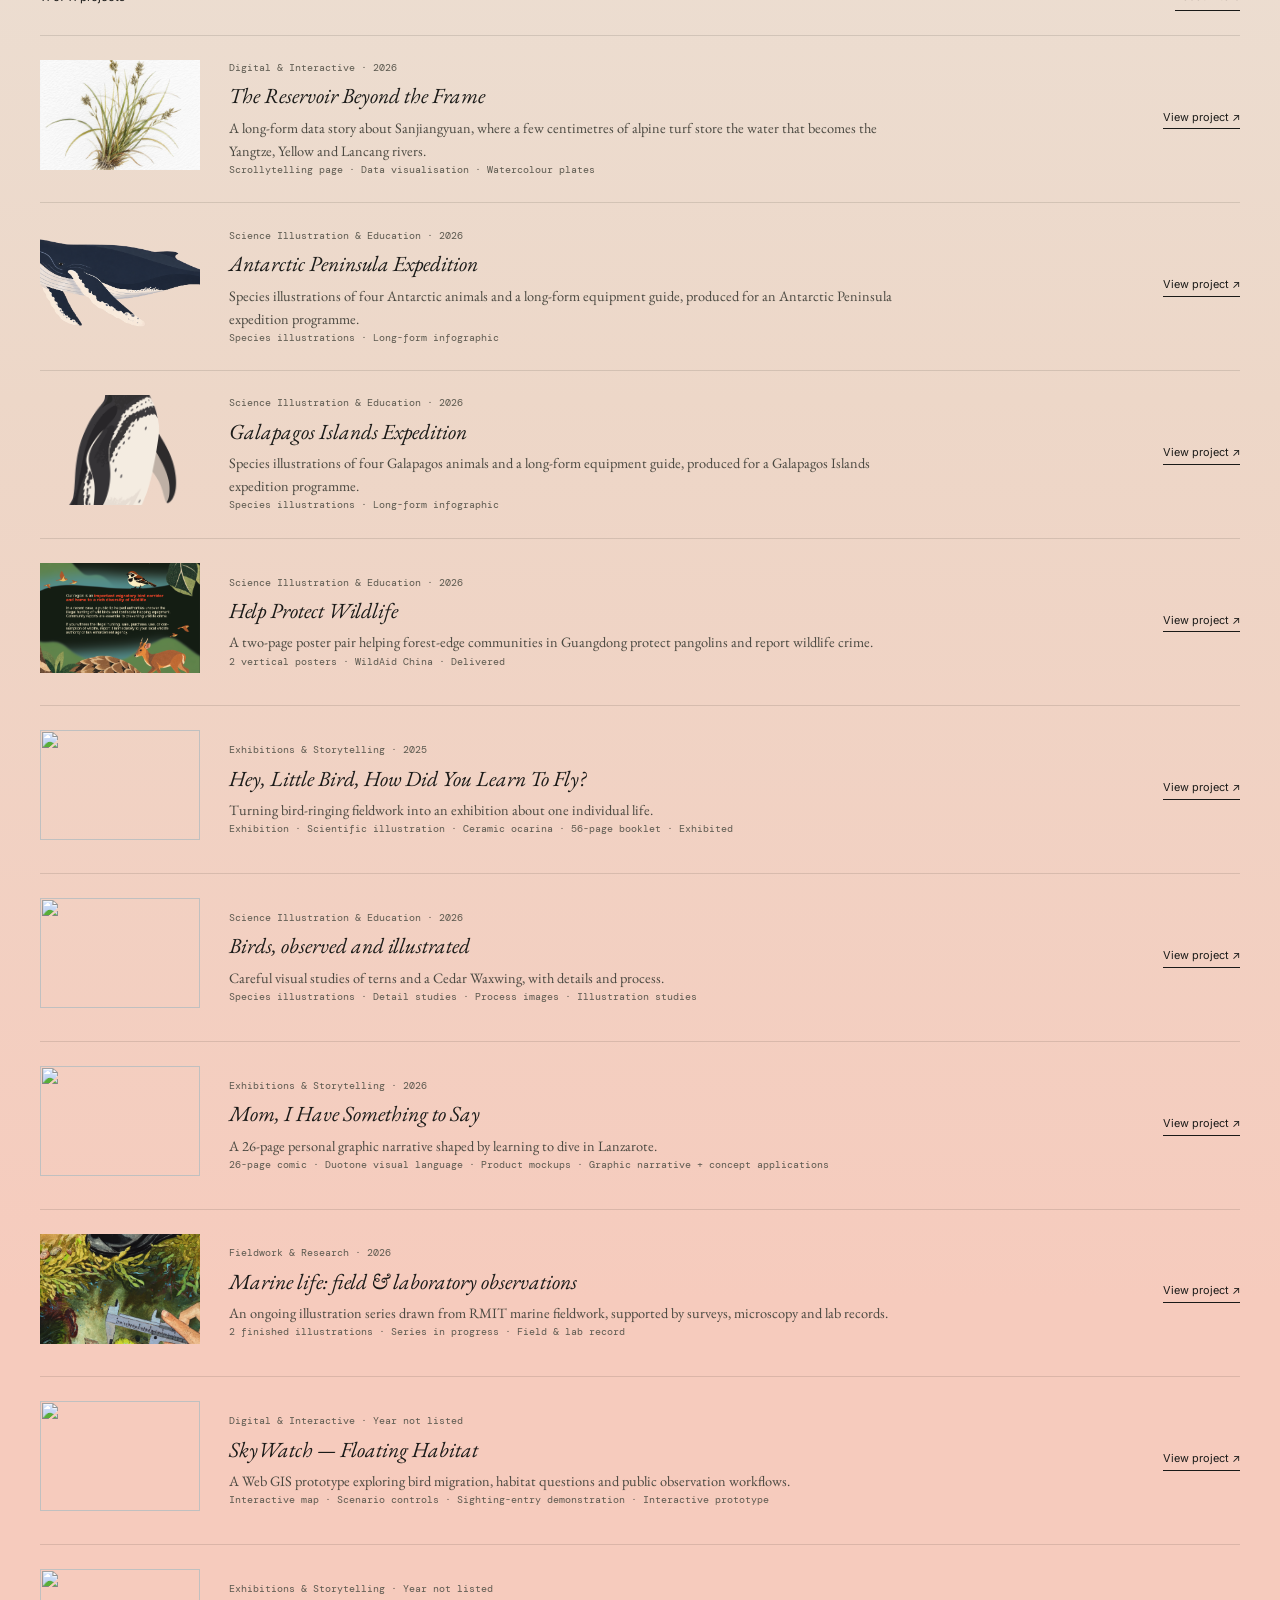
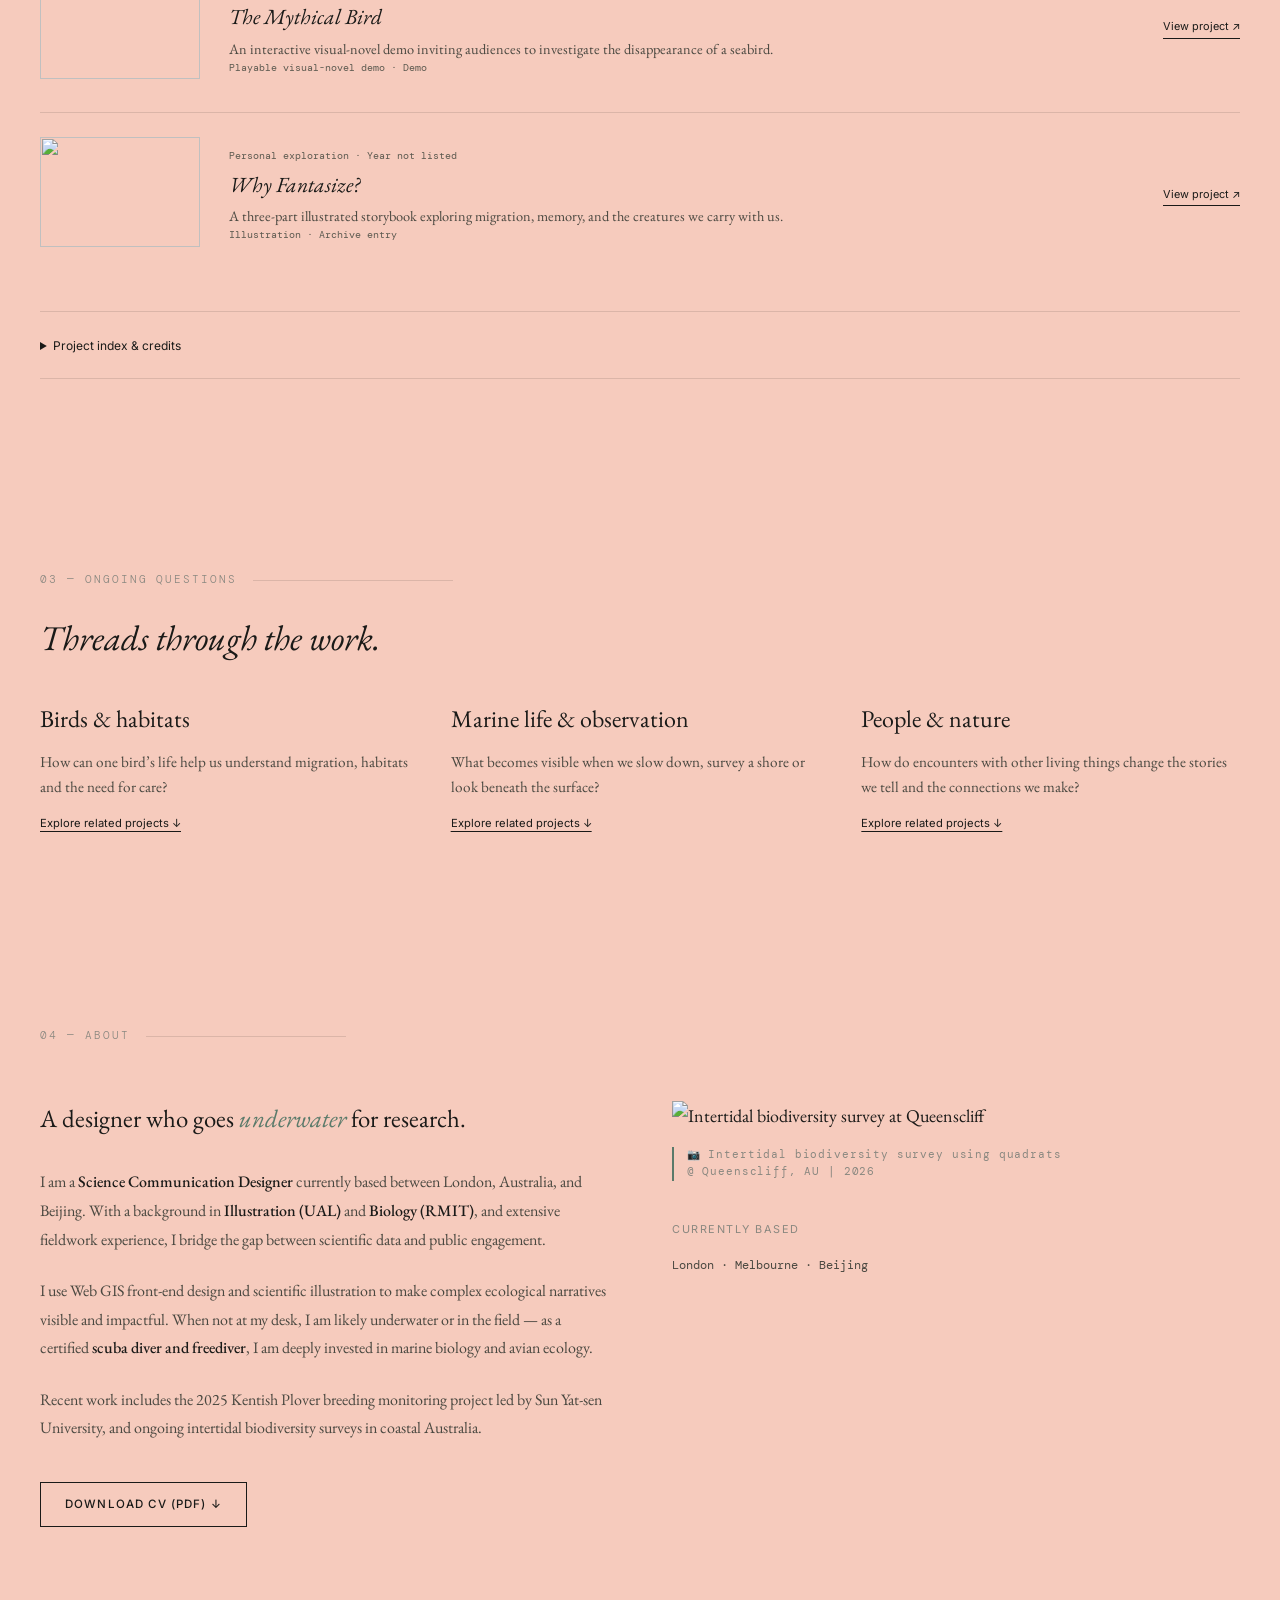
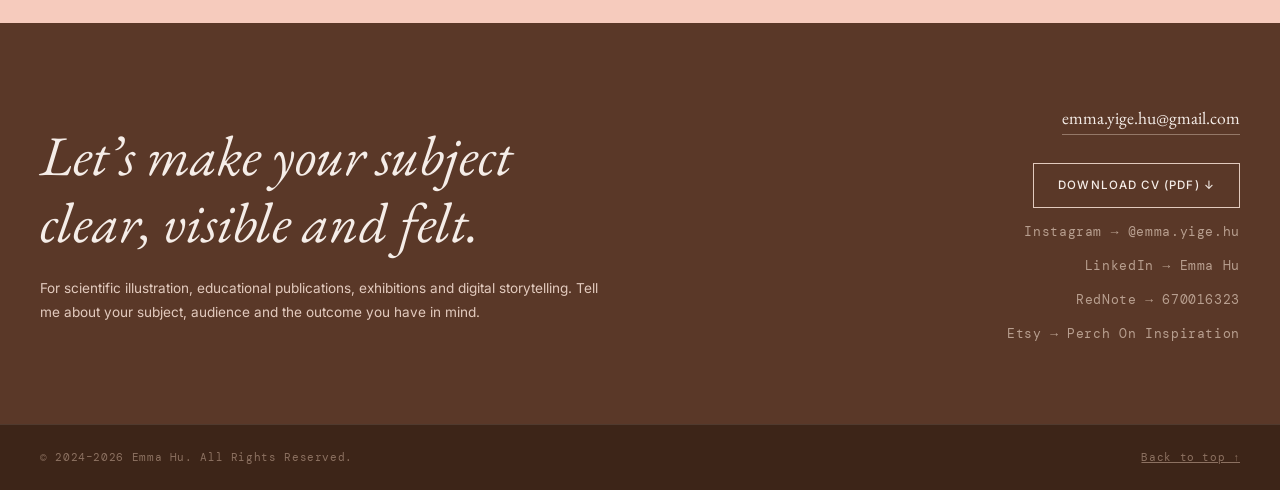
==== commit fa9de87f: "Add Galapagos Islands project page and homepage Archive card" ====
--- a/index.html
+++ b/index.html
@@ -617,7 +617,7 @@
 </div>
 </div>
 <div class="archive-summary"><p id="archive-count" role="status" aria-live="polite">9 projects</p><button type="button" class="text-button" id="reset-filters">Reset filters</button></div>
-<div id="archive-list"><article class="archive-card" data-purpose="act|explain" data-theme="connection" data-medium="digital"><a href="index-2.html" tabindex="-1" aria-hidden="true"><img class="archive-image" loading="lazy" src="sanjiangyuan-cover.jpg" alt=""></a><div><div class="archive-meta">Digital &amp; Interactive · 2026</div><a href="index-2.html"><h3>The Reservoir Beyond the Frame</h3></a><p>A long-form data story about Sanjiangyuan, where a few centimetres of alpine turf store the water that becomes the Yangtze, Yellow and Lancang rivers.</p><div class="archive-meta">Scrollytelling page · Data visualisation · Watercolour plates</div></div><a href="index-2.html" class="archive-link" aria-label="View The Reservoir Beyond the Frame">View project ↗</a></article><article class="archive-card" data-purpose="explain" data-theme="marine" data-medium="digital|print"><a href="project-08.html" tabindex="-1" aria-hidden="true"><img class="archive-image" loading="lazy" src="antarctic-humpback-whale.png" alt=""></a><div><div class="archive-meta">Science Illustration &amp; Education · 2026</div><a href="project-08.html"><h3>Antarctic Peninsula Expedition</h3></a><p>Species illustrations of four Antarctic animals and a long-form equipment guide, produced for an Antarctic Peninsula expedition programme.</p><div class="archive-meta">Species illustrations · Long-form infographic</div></div><a href="project-08.html" class="archive-link" aria-label="View Antarctic Peninsula Expedition">View project ↗</a></article><article class="archive-card" data-purpose="explain|connect" data-theme="connection" data-medium="digital|print"><a href="project-07.html" tabindex="-1" aria-hidden="true"><img class="archive-image" loading="lazy" src="wildaid-poster-1.png" alt=""></a><div><div class="archive-meta">Science Illustration &amp; Education · 2026</div><a href="project-07.html"><h3>Help Protect Wildlife</h3></a><p>A two-page poster pair helping forest-edge communities in Guangdong protect pangolins and report wildlife crime.</p><div class="archive-meta">2 vertical posters · WildAid China · Delivered</div></div><a href="project-07.html" class="archive-link" aria-label="View Help Protect Wildlife">View project ↗</a></article><article class="archive-card" data-purpose="connect|explain" data-theme="birds|connection" data-medium="digital|photography|ceramics|print"><a href="project-03.html" tabindex="-1" aria-hidden="true"><img class="archive-image" loading="lazy" src="heylittlebird.jpg" alt=""></a><div><div class="archive-meta">Exhibitions &amp; Storytelling · 2025</div><a href="project-03.html"><h3>Hey, Little Bird, How Did You Learn To Fly?</h3></a><p>Turning bird-ringing fieldwork into an exhibition about one individual life.</p><div class="archive-meta">Exhibition · Scientific illustration · Ceramic ocarina · 56-page booklet · Exhibited</div></div><a href="project-03.html" class="archive-link" aria-label="View Hey, Little Bird, How Did You Learn To Fly?">View project ↗</a></article><article class="archive-card" data-purpose="explain|record" data-theme="birds" data-medium="painting|digital"><a href="project-01.html" tabindex="-1" aria-hidden="true"><img class="archive-image" loading="lazy" src="scientific%20illustration2.png" alt=""></a><div><div class="archive-meta">Science Illustration &amp; Education · 2026</div><a href="project-01.html"><h3>Birds, observed and illustrated</h3></a><p>Careful visual studies of terns and a Cedar Waxwing, with details and process.</p><div class="archive-meta">Species illustrations · Detail studies · Process images · Illustration studies</div></div><a href="project-01.html" class="archive-link" aria-label="View Birds, observed and illustrated">View project ↗</a></article><article class="archive-card" data-purpose="connect" data-theme="marine|connection" data-medium="painting|digital|print"><a href="project-06.html" tabindex="-1" aria-hidden="true"><img class="archive-image" loading="lazy" src="comic-01.jpg" alt=""></a><div><div class="archive-meta">Exhibitions &amp; Storytelling · 2026</div><a href="project-06.html"><h3>Mom, I Have Something to Say</h3></a><p>A 26-page personal graphic narrative shaped by learning to dive in Lanzarote.</p><div class="archive-meta">26-page comic · Duotone visual language · Product mockups · Graphic narrative + concept applications</div></div><a href="project-06.html" class="archive-link" aria-label="View Mom, I Have Something to Say">View project ↗</a></article><article class="archive-card" data-purpose="record|explain" data-theme="marine" data-medium="painting|drawing|digital"><a href="project-02.html" tabindex="-1" aria-hidden="true"><img class="archive-image" loading="lazy" src="rmit-marine-illustration-1.png" alt=""></a><div><div class="archive-meta">Fieldwork &amp; Research · 2026</div><a href="project-02.html"><h3>Marine life: field &amp; laboratory observations</h3></a><p>An ongoing illustration series drawn from RMIT marine fieldwork, supported by surveys, microscopy and lab records.</p><div class="archive-meta">2 finished illustrations · Series in progress · Field &amp; lab record</div></div><a href="project-02.html" class="archive-link" aria-label="View Marine life: field &amp; laboratory observations">View project ↗</a></article><article class="archive-card" data-purpose="act|explain" data-theme="birds" data-medium="digital"><a href="skywatch.html" tabindex="-1" aria-hidden="true"><img class="archive-image" loading="lazy" src="5.png" alt=""></a><div><div class="archive-meta">Digital &amp; Interactive · Year not listed</div><a href="skywatch.html"><h3>SkyWatch — Floating Habitat</h3></a><p>A Web GIS prototype exploring bird migration, habitat questions and public observation workflows.</p><div class="archive-meta">Interactive map · Scenario controls · Sighting-entry demonstration · Interactive prototype</div></div><a href="skywatch.html" class="archive-link" aria-label="View SkyWatch — Floating Habitat">View project ↗</a></article><article class="archive-card" data-purpose="connect|explain" data-theme="birds|connection" data-medium="digital"><a href="project-00.html" tabindex="-1" aria-hidden="true"><img class="archive-image" loading="lazy" src="4.png" alt=""></a><div><div class="archive-meta">Exhibitions &amp; Storytelling · Year not listed</div><a href="project-00.html"><h3>The Mythical Bird</h3></a><p>An interactive visual-novel demo inviting audiences to investigate the disappearance of a seabird.</p><div class="archive-meta">Playable visual-novel demo · Demo</div></div><a href="project-00.html" class="archive-link" aria-label="View The Mythical Bird">View project ↗</a></article><article class="archive-card" data-purpose="exploration" data-theme="exploration" data-medium="drawing"><a href="project-05.html" tabindex="-1" aria-hidden="true"><img class="archive-image" loading="lazy" src="6.png" alt=""></a><div><div class="archive-meta">Personal exploration · Year not listed</div><a href="project-05.html"><h3>Why Fantasize?</h3></a><p>A three-part illustrated storybook exploring migration, memory, and the creatures we carry with us.</p><div class="archive-meta">Illustration · Archive entry</div></div><a href="project-05.html" class="archive-link" aria-label="View Why Fantasize?">View project ↗</a></article></div><p class="no-results" id="no-results" hidden>No projects match these filters. Try another theme or reset the filters.</p>
+<div id="archive-list"><article class="archive-card" data-purpose="act|explain" data-theme="connection" data-medium="digital"><a href="index-2.html" tabindex="-1" aria-hidden="true"><img class="archive-image" loading="lazy" src="sanjiangyuan-cover.jpg" alt=""></a><div><div class="archive-meta">Digital &amp; Interactive · 2026</div><a href="index-2.html"><h3>The Reservoir Beyond the Frame</h3></a><p>A long-form data story about Sanjiangyuan, where a few centimetres of alpine turf store the water that becomes the Yangtze, Yellow and Lancang rivers.</p><div class="archive-meta">Scrollytelling page · Data visualisation · Watercolour plates</div></div><a href="index-2.html" class="archive-link" aria-label="View The Reservoir Beyond the Frame">View project ↗</a></article><article class="archive-card" data-purpose="explain" data-theme="marine" data-medium="digital|print"><a href="project-08.html" tabindex="-1" aria-hidden="true"><img class="archive-image" loading="lazy" src="antarctic-humpback-whale.png" alt=""></a><div><div class="archive-meta">Science Illustration &amp; Education · 2026</div><a href="project-08.html"><h3>Antarctic Peninsula Expedition</h3></a><p>Species illustrations of four Antarctic animals and a long-form equipment guide, produced for an Antarctic Peninsula expedition programme.</p><div class="archive-meta">Species illustrations · Long-form infographic</div></div><a href="project-08.html" class="archive-link" aria-label="View Antarctic Peninsula Expedition">View project ↗</a></article><article class="archive-card" data-purpose="explain" data-theme="marine" data-medium="digital|print"><a href="project-09.html" tabindex="-1" aria-hidden="true"><img class="archive-image" loading="lazy" src="galapagos-penguin.png" alt=""></a><div><div class="archive-meta">Science Illustration &amp; Education · 2026</div><a href="project-09.html"><h3>Galapagos Islands Expedition</h3></a><p>Species illustrations of four Galapagos animals and a long-form equipment guide, produced for a Galapagos Islands expedition programme.</p><div class="archive-meta">Species illustrations · Long-form infographic</div></div><a href="project-09.html" class="archive-link" aria-label="View Galapagos Islands Expedition">View project ↗</a></article><article class="archive-card" data-purpose="explain|connect" data-theme="connection" data-medium="digital|print"><a href="project-07.html" tabindex="-1" aria-hidden="true"><img class="archive-image" loading="lazy" src="wildaid-poster-1.png" alt=""></a><div><div class="archive-meta">Science Illustration &amp; Education · 2026</div><a href="project-07.html"><h3>Help Protect Wildlife</h3></a><p>A two-page poster pair helping forest-edge communities in Guangdong protect pangolins and report wildlife crime.</p><div class="archive-meta">2 vertical posters · WildAid China · Delivered</div></div><a href="project-07.html" class="archive-link" aria-label="View Help Protect Wildlife">View project ↗</a></article><article class="archive-card" data-purpose="connect|explain" data-theme="birds|connection" data-medium="digital|photography|ceramics|print"><a href="project-03.html" tabindex="-1" aria-hidden="true"><img class="archive-image" loading="lazy" src="heylittlebird.jpg" alt=""></a><div><div class="archive-meta">Exhibitions &amp; Storytelling · 2025</div><a href="project-03.html"><h3>Hey, Little Bird, How Did You Learn To Fly?</h3></a><p>Turning bird-ringing fieldwork into an exhibition about one individual life.</p><div class="archive-meta">Exhibition · Scientific illustration · Ceramic ocarina · 56-page booklet · Exhibited</div></div><a href="project-03.html" class="archive-link" aria-label="View Hey, Little Bird, How Did You Learn To Fly?">View project ↗</a></article><article class="archive-card" data-purpose="explain|record" data-theme="birds" data-medium="painting|digital"><a href="project-01.html" tabindex="-1" aria-hidden="true"><img class="archive-image" loading="lazy" src="scientific%20illustration2.png" alt=""></a><div><div class="archive-meta">Science Illustration &amp; Education · 2026</div><a href="project-01.html"><h3>Birds, observed and illustrated</h3></a><p>Careful visual studies of terns and a Cedar Waxwing, with details and process.</p><div class="archive-meta">Species illustrations · Detail studies · Process images · Illustration studies</div></div><a href="project-01.html" class="archive-link" aria-label="View Birds, observed and illustrated">View project ↗</a></article><article class="archive-card" data-purpose="connect" data-theme="marine|connection" data-medium="painting|digital|print"><a href="project-06.html" tabindex="-1" aria-hidden="true"><img class="archive-image" loading="lazy" src="comic-01.jpg" alt=""></a><div><div class="archive-meta">Exhibitions &amp; Storytelling · 2026</div><a href="project-06.html"><h3>Mom, I Have Something to Say</h3></a><p>A 26-page personal graphic narrative shaped by learning to dive in Lanzarote.</p><div class="archive-meta">26-page comic · Duotone visual language · Product mockups · Graphic narrative + concept applications</div></div><a href="project-06.html" class="archive-link" aria-label="View Mom, I Have Something to Say">View project ↗</a></article><article class="archive-card" data-purpose="record|explain" data-theme="marine" data-medium="painting|drawing|digital"><a href="project-02.html" tabindex="-1" aria-hidden="true"><img class="archive-image" loading="lazy" src="rmit-marine-illustration-1.png" alt=""></a><div><div class="archive-meta">Fieldwork &amp; Research · 2026</div><a href="project-02.html"><h3>Marine life: field &amp; laboratory observations</h3></a><p>An ongoing illustration series drawn from RMIT marine fieldwork, supported by surveys, microscopy and lab records.</p><div class="archive-meta">2 finished illustrations · Series in progress · Field &amp; lab record</div></div><a href="project-02.html" class="archive-link" aria-label="View Marine life: field &amp; laboratory observations">View project ↗</a></article><article class="archive-card" data-purpose="act|explain" data-theme="birds" data-medium="digital"><a href="skywatch.html" tabindex="-1" aria-hidden="true"><img class="archive-image" loading="lazy" src="5.png" alt=""></a><div><div class="archive-meta">Digital &amp; Interactive · Year not listed</div><a href="skywatch.html"><h3>SkyWatch — Floating Habitat</h3></a><p>A Web GIS prototype exploring bird migration, habitat questions and public observation workflows.</p><div class="archive-meta">Interactive map · Scenario controls · Sighting-entry demonstration · Interactive prototype</div></div><a href="skywatch.html" class="archive-link" aria-label="View SkyWatch — Floating Habitat">View project ↗</a></article><article class="archive-card" data-purpose="connect|explain" data-theme="birds|connection" data-medium="digital"><a href="project-00.html" tabindex="-1" aria-hidden="true"><img class="archive-image" loading="lazy" src="4.png" alt=""></a><div><div class="archive-meta">Exhibitions &amp; Storytelling · Year not listed</div><a href="project-00.html"><h3>The Mythical Bird</h3></a><p>An interactive visual-novel demo inviting audiences to investigate the disappearance of a seabird.</p><div class="archive-meta">Playable visual-novel demo · Demo</div></div><a href="project-00.html" class="archive-link" aria-label="View The Mythical Bird">View project ↗</a></article><article class="archive-card" data-purpose="exploration" data-theme="exploration" data-medium="drawing"><a href="project-05.html" tabindex="-1" aria-hidden="true"><img class="archive-image" loading="lazy" src="6.png" alt=""></a><div><div class="archive-meta">Personal exploration · Year not listed</div><a href="project-05.html"><h3>Why Fantasize?</h3></a><p>A three-part illustrated storybook exploring migration, memory, and the creatures we carry with us.</p><div class="archive-meta">Illustration · Archive entry</div></div><a href="project-05.html" class="archive-link" aria-label="View Why Fantasize?">View project ↗</a></article></div><p class="no-results" id="no-results" hidden>No projects match these filters. Try another theme or reset the filters.</p>
 <div class="singles" id="singles" hidden>
 <div class="section-label">Singles &amp; Posters</div>
 <p class="singles-note">Single illustrations and poster pairs. Select any piece to view it full size.</p>
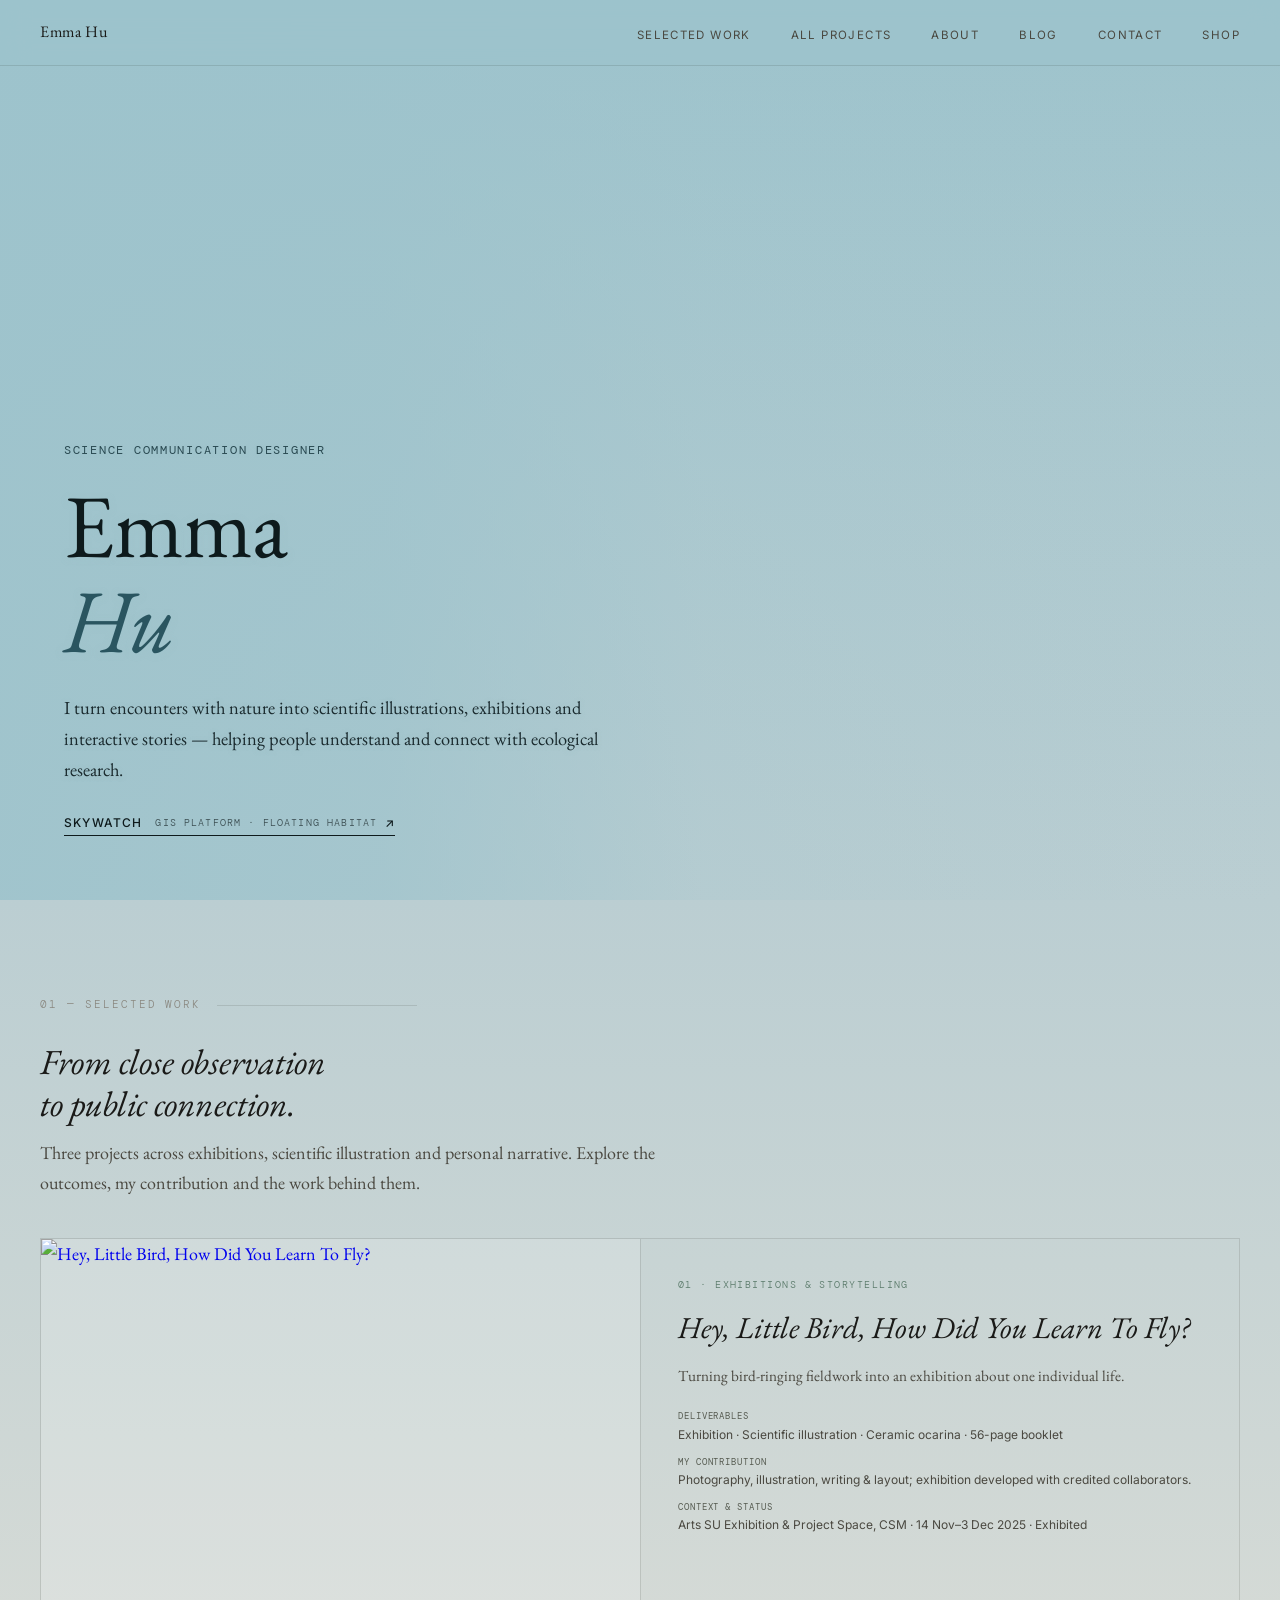
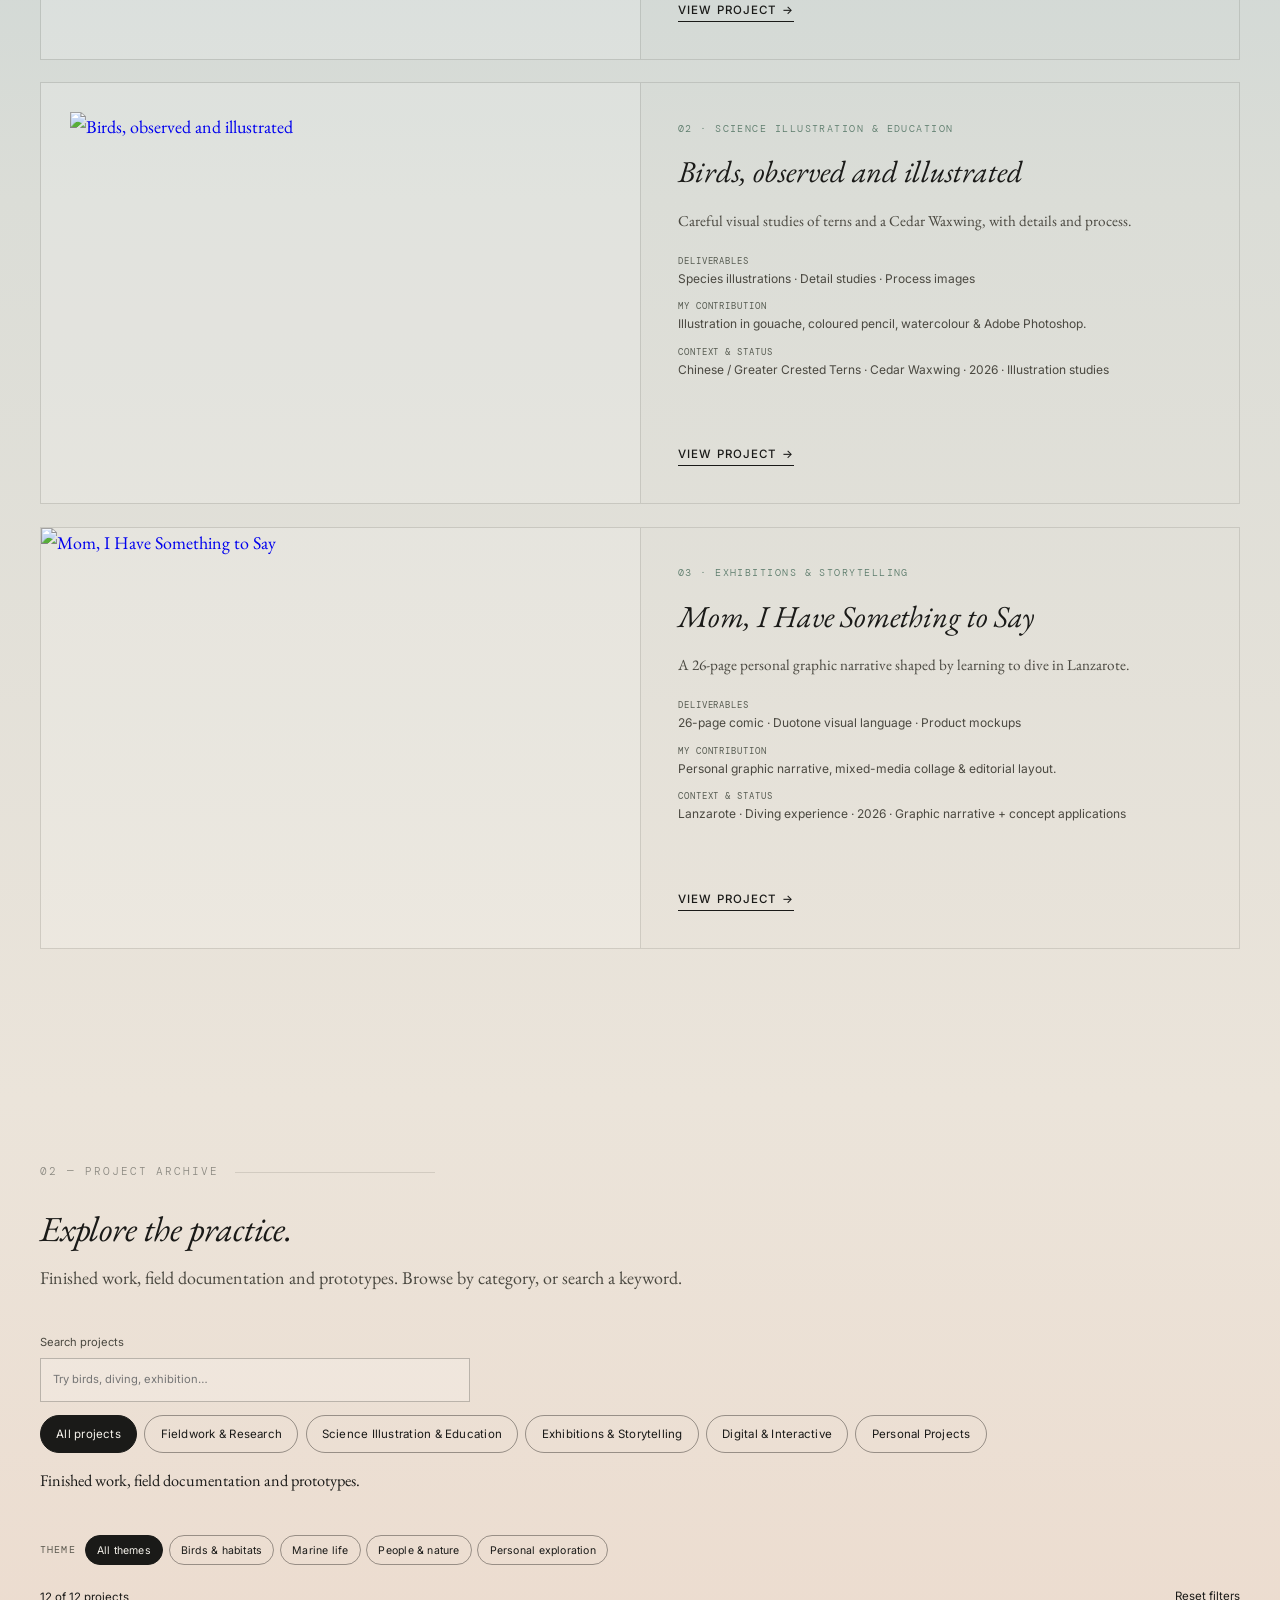
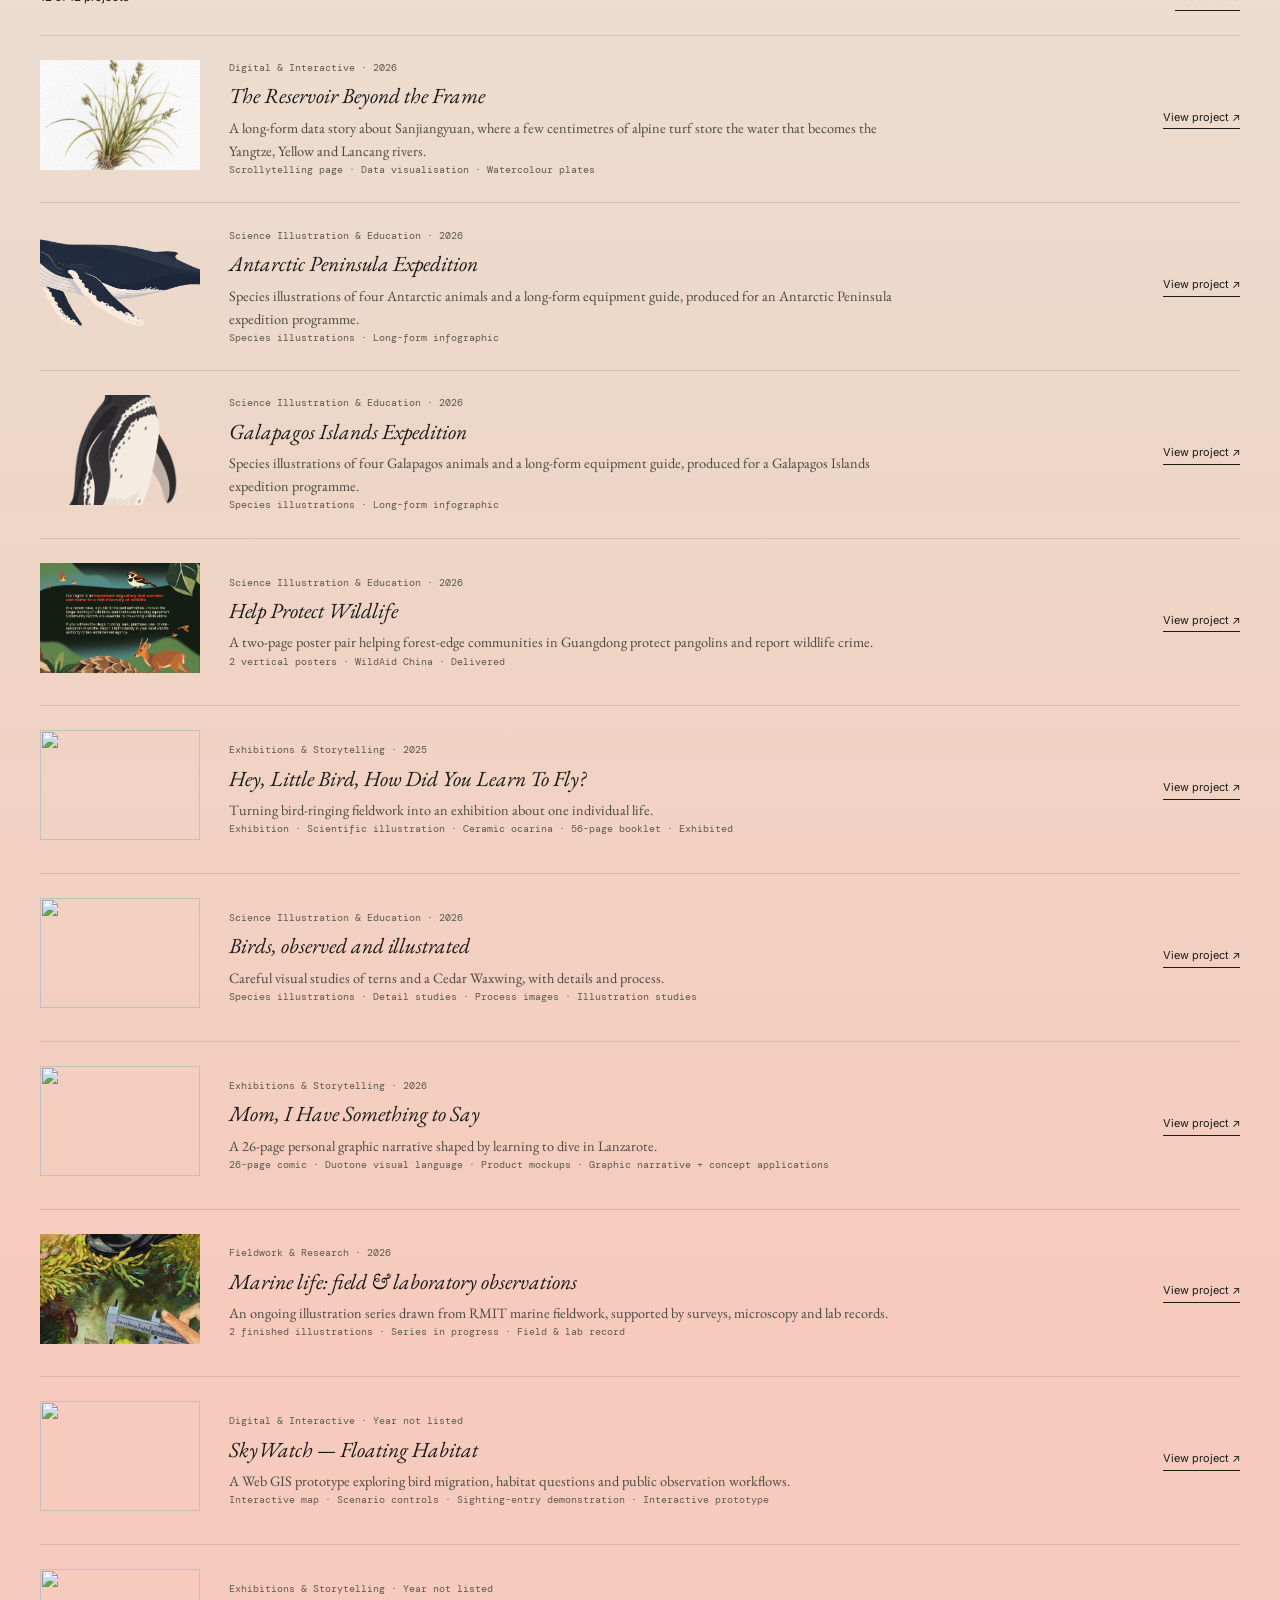
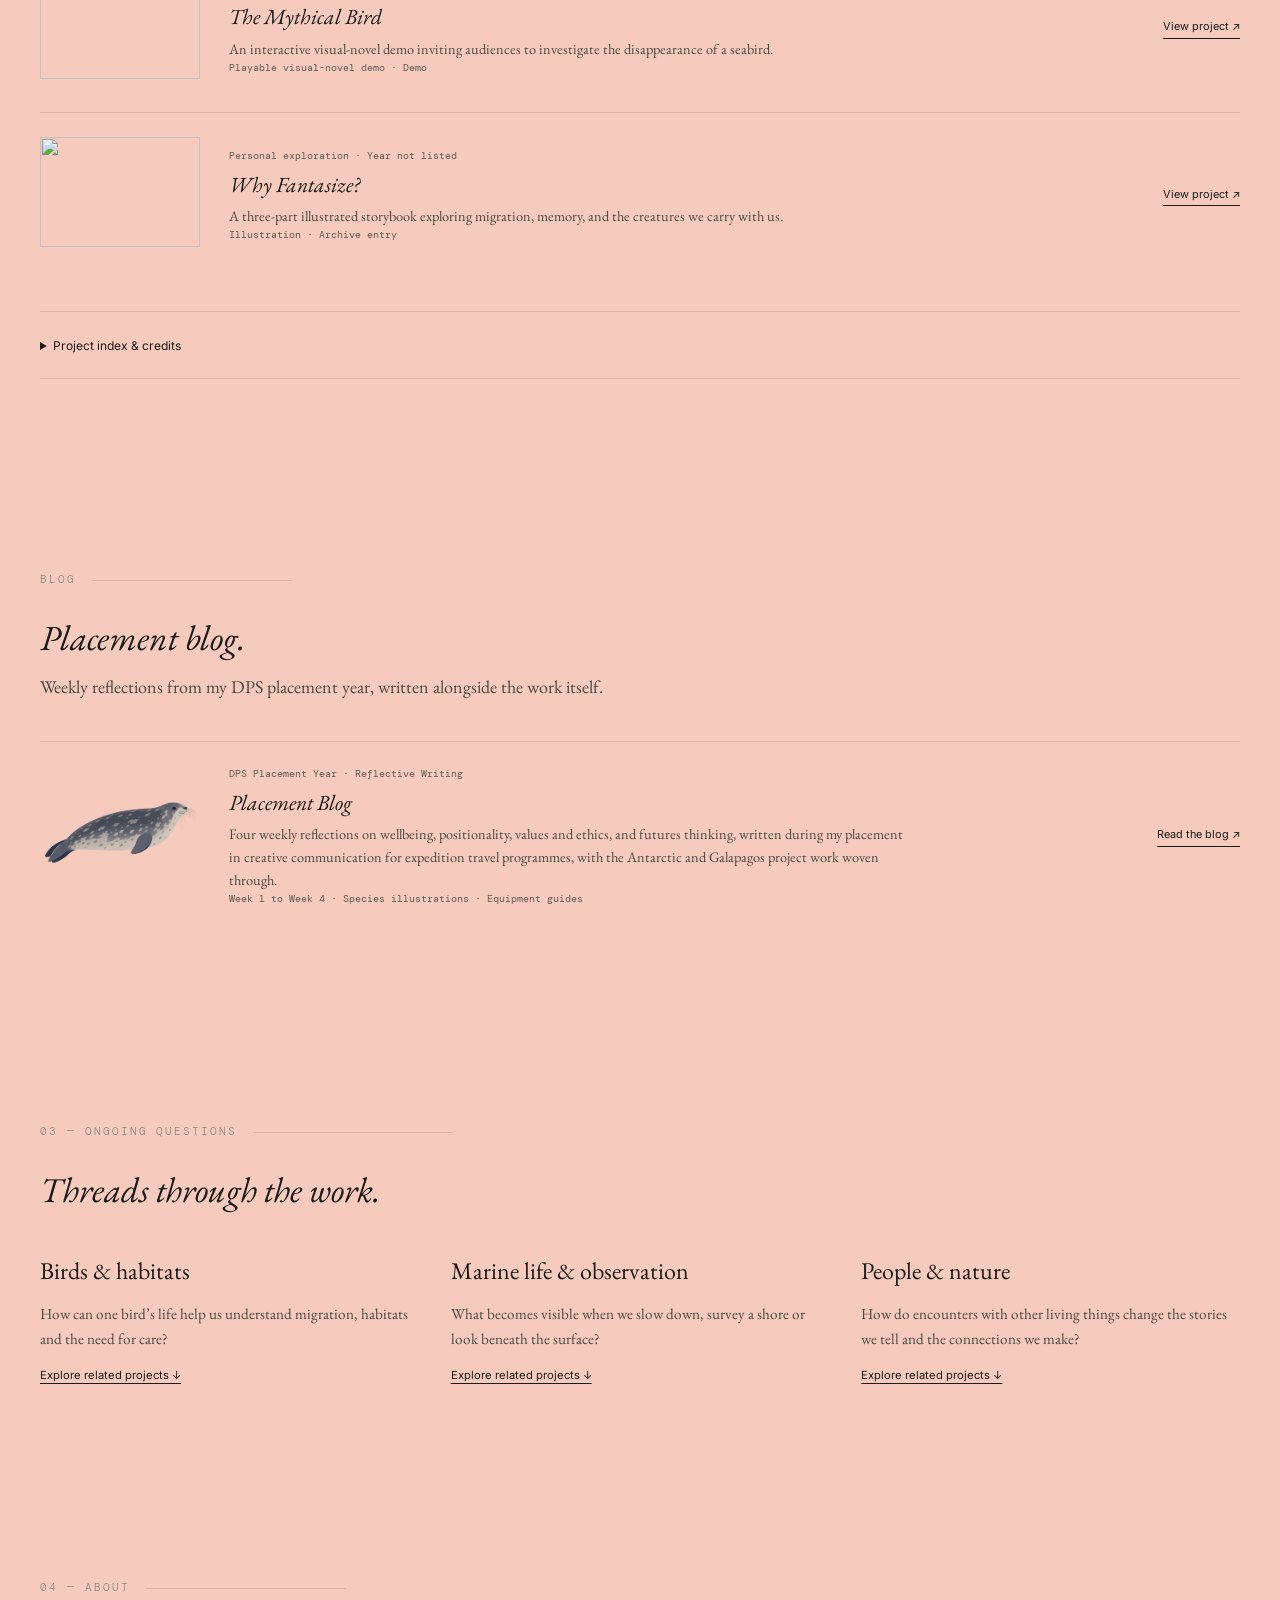
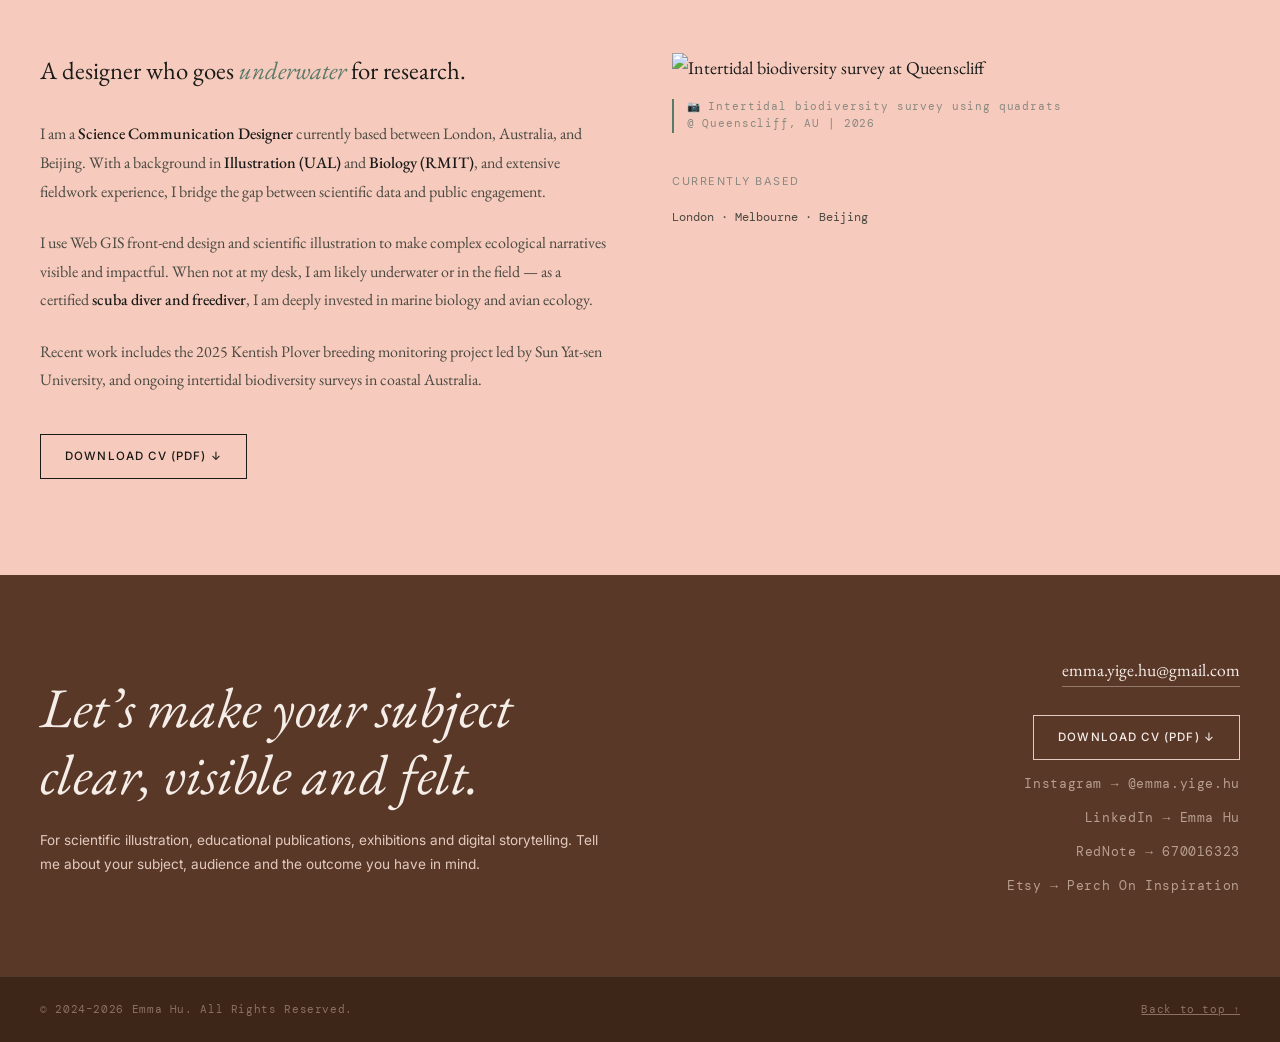
==== commit 7b94779e: "Add equipment checklists to blog page and a Blog section on the homepage" ====
--- a/index.html
+++ b/index.html
@@ -584,7 +584,7 @@
 </head>
 
 <body><a class="skip-link" href="#latest">Skip to selected work</a>
-<nav aria-label="Main navigation"><a href="#home" class="nav-name">Emma Hu</a><ul class="nav-links"><li><a href="#latest">Selected work</a></li><li class="optional-nav"><a href="#archive">All projects</a></li><li class="optional-nav"><a href="#about">About</a></li><li><a href="#contact">Contact</a></li><li><a href="https://www.etsy.com/shop/PerchOnInspiration" target="_blank" rel="noopener">Shop</a></li></ul></nav>
+<nav aria-label="Main navigation"><a href="#home" class="nav-name">Emma Hu</a><ul class="nav-links"><li><a href="#latest">Selected work</a></li><li class="optional-nav"><a href="#archive">All projects</a></li><li class="optional-nav"><a href="#about">About</a></li><li class="optional-nav"><a href="dps-blog.html">Blog</a></li><li><a href="#contact">Contact</a></li><li><a href="https://www.etsy.com/shop/PerchOnInspiration" target="_blank" rel="noopener">Shop</a></li></ul></nav>
 <main><section class="hero" id="home"><div class="hero-map"><div id="hero-mapbox-gl" aria-label="Bird migration map background"></div></div><div class="hero-content">
 <p class="hero-eyebrow">Science Communication Designer</p><h1 class="hero-title">Emma<br><em>Hu</em></h1>
 <p class="hero-desc">I turn encounters with nature into scientific illustrations, exhibitions and interactive stories — helping people understand and connect with ecological research.</p>
@@ -623,7 +623,7 @@
 <p class="singles-note">Single illustrations and poster pairs. Select any piece to view it full size.</p>
 <div class="singles-grid" id="singles-grid"></div>
 </div>
-<details class="record-details"><summary>Project index & credits</summary><p>This index covers the seven projects currently presented in the portfolio. Individual pages identify available dates, collaborators and project status. Further work will be added as the archive develops.</p><p><a href="project-register.json" download>Download the public project index ↓</a></p></details></section>
+<details class="record-details"><summary>Project index & credits</summary><p>This index covers the seven projects currently presented in the portfolio. Individual pages identify available dates, collaborators and project status. Further work will be added as the archive develops.</p><p><a href="project-register.json" download>Download the public project index ↓</a></p></details></section><section id="blog" aria-labelledby="blog-title"><div class="section-label">Blog</div><div class="section-intro"><h2 id="blog-title">Placement blog.</h2><p>Weekly reflections from my DPS placement year, written alongside the work itself.</p></div><article class="archive-card"><a href="dps-blog.html" tabindex="-1" aria-hidden="true"><img class="archive-image" loading="lazy" src="antarctic-weddell-seal.png" alt=""></a><div><div class="archive-meta">DPS Placement Year · Reflective Writing</div><a href="dps-blog.html"><h3>Placement Blog</h3></a><p>Four weekly reflections on wellbeing, positionality, values and ethics, and futures thinking, written during my placement in creative communication for expedition travel programmes, with the Antarctic and Galapagos project work woven through.</p><div class="archive-meta">Week 1 to Week 4 · Species illustrations · Equipment guides</div></div><a href="dps-blog.html" class="archive-link" aria-label="Read the Placement Blog">Read the blog ↗</a></article></section>
 <section id="themes" aria-labelledby="themes-title"><div class="section-label">03 — Ongoing questions</div><div class="section-intro"><h2 id="themes-title">Threads through the work.</h2></div><div class="theme-list"><article><h3>Birds & habitats</h3><p>How can one bird’s life help us understand migration, habitats and the need for care?</p><a href="#archive" data-filter-theme="birds">Explore related projects ↓</a></article><article><h3>Marine life & observation</h3><p>What becomes visible when we slow down, survey a shore or look beneath the surface?</p><a href="#archive" data-filter-theme="marine">Explore related projects ↓</a></article><article><h3>People & nature</h3><p>How do encounters with other living things change the stories we tell and the connections we make?</p><a href="#archive" data-filter-theme="connection">Explore related projects ↓</a></article></div></section>
 <!-- ABOUT -->
 <section id="about">
